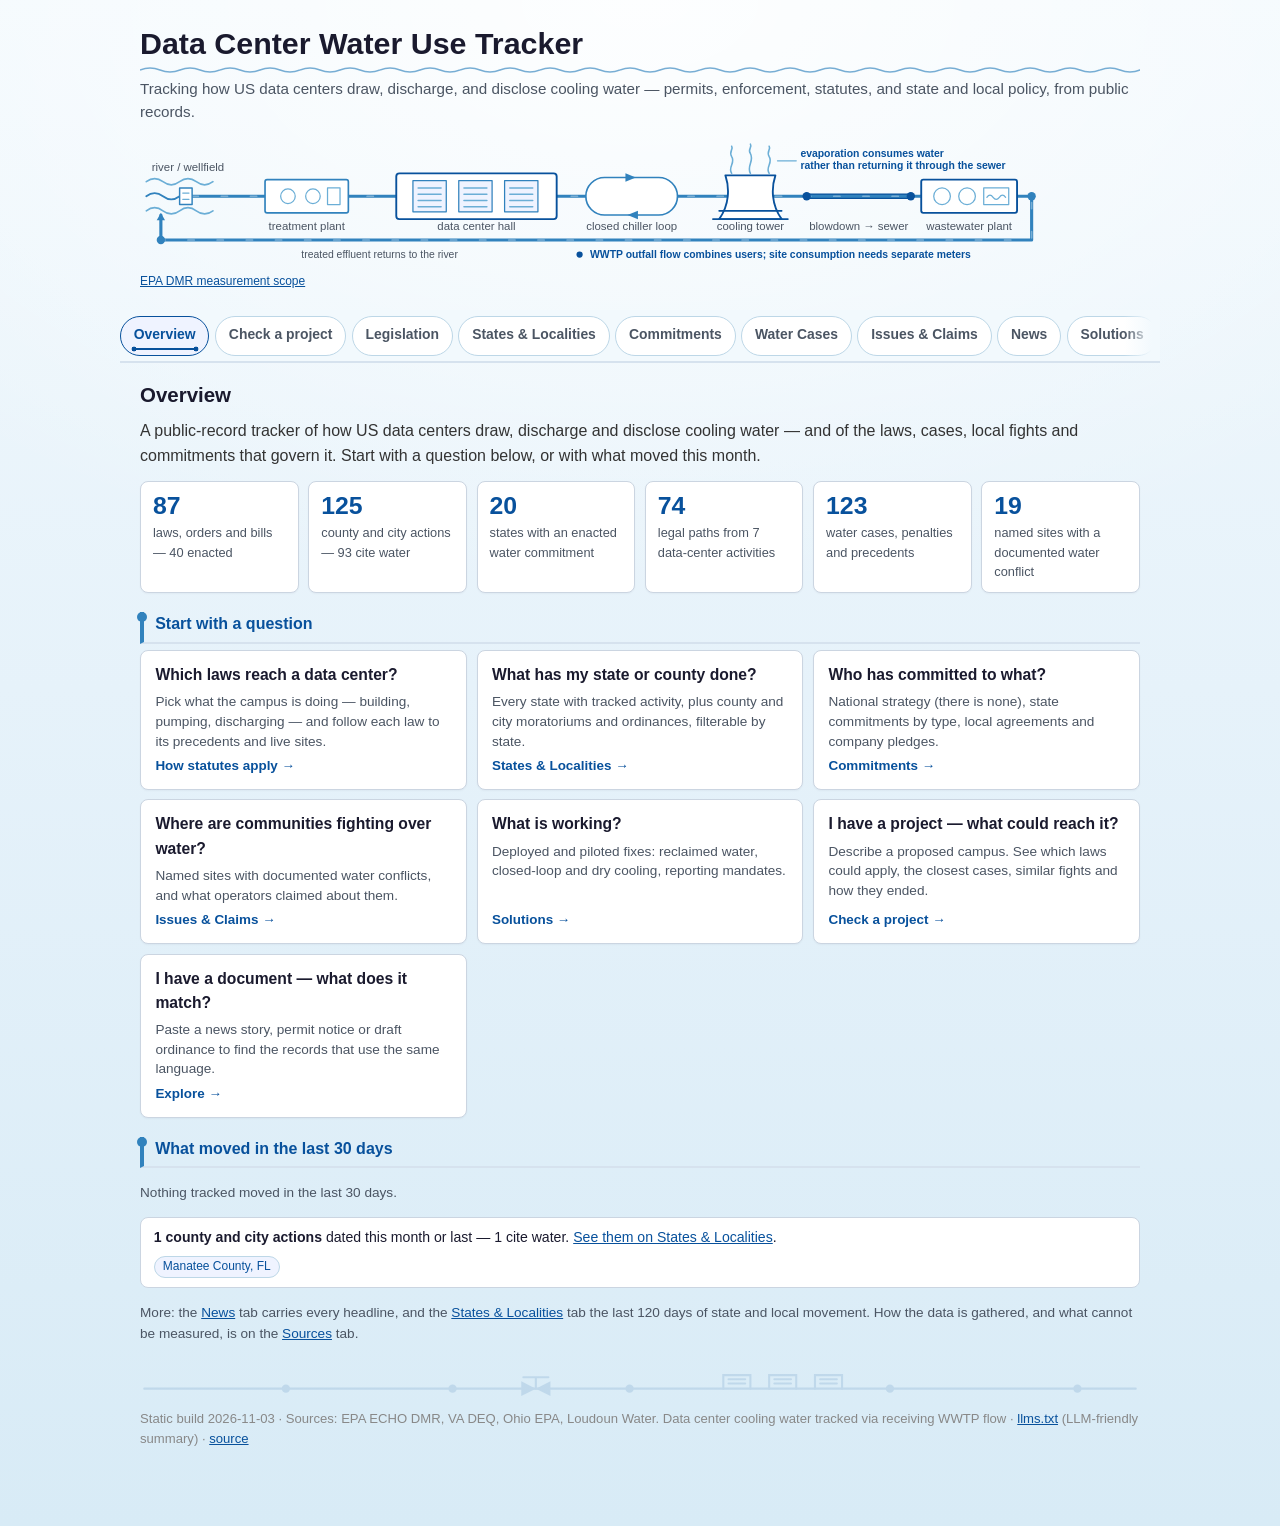
==== pages/index.html @ c6abf39e "Run an existing Explore query when graph data finishes loading" ====
<!doctype html>
<html lang="en">
<head>
<meta charset="utf-8">
<meta name="viewport" content="width=device-width, initial-scale=1">
<title>Data Center Water Use Tracker</title>
<meta name="description" content="Tracking how US data centers draw, discharge, and disclose cooling water — permits, enforcement, statutes, and state and local policy, from public records.">
<link rel="alternate" type="text/plain" href="llms.txt" title="LLM-friendly summary">
<style>
/* --- Defensive rendering hardening ---
   Some Streamlit versions dim content during script reruns by setting
   data-stale="true" with low opacity, which makes text look ghostly while
   the page rebuilds. Keep content fully opaque so it stays readable. Also
   force text colors and link colors so they survive any theme override
   (Streamlit Cloud, system dark-mode auto-detection, etc.). */
[data-stale="true"],
.element-container[data-stale="true"],
[data-testid="stElementContainer"][data-stale="true"],
.stApp [data-stale="true"] {
    opacity: 1 !important;
    filter: none !important;
    pointer-events: auto !important;
}
.stApp {
    color: #1a1a2e;
}
.stApp h1, .stApp h2, .stApp h3, .stApp h4, .stApp h5, .stApp h6 {
    color: #1a1a2e !important;
}
.stApp p, .stApp li, .stApp [data-testid="stMarkdownContainer"] {
    color: #1a1a2e;
}
.stApp a {
    color: #08519c;
}
/* Belt-and-suspenders: even if a theme override hits the text, this keeps
   the bill/CWA card content readable. */
.bill-card,
.bill-card * {
    color: #1a1a2e;
}
.bill-card a,
.bill-card .bill-card-details > summary {
    color: #08519c !important;
}

/* --- Water aesthetic: page surface + wave/ripple texture + wave underline --- */
/* Three layers, back to front: (1) a soft radial highlight top-center, like
   light on a water surface; (2) a top-to-bottom depth wash from pale surface
   blue to a deeper aqua; (3) a 240x120 tile of three staggered ripple lines
   + scattered bubbles at ~6-8% opacity, replacing the old pipe/fitting
   schematic with a texture that reads as open water rather than plumbing.
   The ripple period (40px) evenly divides both tile dimensions so it tiles
   seamlessly in both axes. Kept in sync with the `body` rule in
   build_site.py's CSS block — the static site has no .stApp wrapper, so it
   carries its own copy of the same three layers (DESIGN.md §1). */
[data-testid="stAppViewContainer"] > .main,
.stApp {
    background-color: #eaf4fb;
    background-image:
      radial-gradient(120% 60% at 50% 0%, rgba(255,255,255,0.85) 0%, rgba(255,255,255,0) 65%),
      linear-gradient(180deg, #f2f9fd 0%, #e6f2fa 45%, #d8ebf6 100%),
      url("data:image/svg+xml;utf8,<svg xmlns='http://www.w3.org/2000/svg' viewBox='0 0 240 120'><g fill='none' stroke-linecap='round'><path d='M0 20 Q 10 15,20 20 T 40 20 T 60 20 T 80 20 T 100 20 T 120 20 T 140 20 T 160 20 T 180 20 T 200 20 T 220 20 T 240 20' stroke='%2308519c' stroke-opacity='0.07' stroke-width='1.6'/><path d='M-20 60 Q -10 53,0 60 T 20 60 T 40 60 T 60 60 T 80 60 T 100 60 T 120 60 T 140 60 T 160 60 T 180 60 T 200 60 T 220 60 T 240 60 T 260 60' stroke='%233182bd' stroke-opacity='0.08' stroke-width='2'/><path d='M0 100 Q 10 93,20 100 T 40 100 T 60 100 T 80 100 T 100 100 T 120 100 T 140 100 T 160 100 T 180 100 T 200 100 T 220 100 T 240 100' stroke='%2308519c' stroke-opacity='0.06' stroke-width='1.4'/></g><g fill='%233182bd' fill-opacity='0.06'><circle cx='34' cy='42' r='2'/><circle cx='142' cy='12' r='1.6'/><circle cx='202' cy='84' r='2.4'/><circle cx='72' cy='104' r='1.8'/><circle cx='182' cy='50' r='1.4'/><circle cx='10' cy='90' r='1.5'/></g></svg>");
    background-repeat: no-repeat, no-repeat, repeat;
    background-position: center top, center top, left top;
    background-attachment: scroll, scroll, scroll;
}
/* Wave underline beneath h1 — double-amplitude sinusoid for more presence. */
.stApp h1 {
    padding-bottom: 0.4rem;
    background-image: url("data:image/svg+xml;utf8,<svg xmlns='http://www.w3.org/2000/svg' viewBox='0 0 80 8' preserveAspectRatio='none'><path d='M0 4 Q 10 0, 20 4 T 40 4 T 60 4 T 80 4' fill='none' stroke='%233182bd' stroke-width='1.5' stroke-opacity='0.65'/></svg>");
    background-repeat: repeat-x;
    background-position: left bottom;
    background-size: 80px 8px;
}
/* Pipe-style horizontal rules: water flowing left to right, fading out. */
.stApp hr {
    border: none;
    height: 2px;
    background: linear-gradient(90deg, #08519c 0%, #3182bd 25%, #6baed6 60%, transparent 100%);
    margin: 1rem 0;
    border-radius: 1px;
}

/* --- Header water-loop schematic (dashboard._build_water_loop_svg) --- */
/* One definition for both surfaces: the Streamlit app injects this file and
   build_site.py inlines it into the static page. The diagram stops being
   readable much below 900px of drawing width — its labels are 11 units in a
   960-unit box — so it holds that width and the container scrolls, rather than
   shrinking the type to nothing on a phone. */
.schematic {
    overflow-x: auto;
    margin: 0.25rem 0 1rem;
}
.schematic svg {
    display: block;
    width: 100%;
    min-width: 900px;
    height: auto;
}
.water-route { display: none; }
.schematic-source { margin: .2rem 0; font-size: .75rem; color: #4b5563; }
.schematic-source a { color: #08519c; }
@media (max-width: 900px) {
    .schematic .water-route-full { display: none; }
    .water-route { display: grid; grid-template-columns: 1fr auto 1fr; gap: .35rem;
        align-items: center; border-left: 3px solid #3182bd; padding: .3rem .6rem;
        font-size: .82rem; color: #08519c; }
    .water-route-return, .water-route small { grid-column: 1 / -1; }
    .water-route small { color: #4b5563; }
}

/* --- Base: tighten default Streamlit padding --- */
.stMainBlockContainer {
    padding-top: 1rem;
}

/* --- MOBILE: < 768px --- */
@media (max-width: 767px) {
    /* Hide sidebar entirely on mobile */
    section[data-testid="stSidebar"],
    button[data-testid="stSidebarCollapseButton"] {
        display: none !important;
    }

    .stMainBlockContainer {
        padding-left: 0.5rem;
        padding-right: 0.5rem;
        padding-top: 0.5rem;
    }

    [data-testid="stMetric"] {
        padding: 0.4rem 0;
    }
    [data-testid="stMetric"] label {
        font-size: 0.75rem;
    }
    [data-testid="stMetric"] [data-testid="stMetricValue"] {
        font-size: 1.5rem;
    }

    h1 {
        font-size: 1.3rem !important;
    }

    hr {
        margin: 0.5rem 0;
    }

    .stDataFrame {
        overflow-x: auto;
    }

    /* Touch-friendly buttons and controls */
    button, .stButton > button, .stDownloadButton > button {
        min-height: 44px;
        min-width: 44px;
    }

    /* Popover filter button: full width on mobile */
    [data-testid="stPopover"] > button {
        width: 100%;
    }

    /* Context cards: tighter padding */
    .context-card {
        padding: 0.75rem !important;
        font-size: 0.9rem;
    }

    /* Expanders: larger tap target */
    [data-testid="stExpander"] summary {
        min-height: 44px;
        display: flex;
        align-items: center;
    }
}

/* --- TABLET: 768px - 1024px --- */
@media (min-width: 768px) and (max-width: 1024px) {
    .stMainBlockContainer {
        padding-left: 1rem;
        padding-right: 1rem;
    }

    [data-testid="stMetric"] label {
        font-size: 0.85rem;
    }
    [data-testid="stMetric"] [data-testid="stMetricValue"] {
        font-size: 1.8rem;
    }
}

/* --- Context card styling --- */
.context-card {
    background: #f8f9fa;
    border-left: 4px solid #08519c;
    padding: 1rem;
    border-radius: 0 0.5rem 0.5rem 0;
    margin-bottom: 0.75rem;
}
.context-card h4 {
    margin: 0 0 0.5rem 0;
    color: #08519c;
}
.context-card .big-number {
    font-size: 1.8rem;
    font-weight: 700;
    color: #1a1a2e;
    line-height: 1.2;
}
.context-card .comparison {
    color: #555;
    font-size: 0.95rem;
    margin-top: 0.25rem;
}
.context-card .source-note {
    color: #888;
    font-size: 0.8rem;
    margin-top: 0.5rem;
}

/* --- Explainer card styling --- */
.explainer-card {
    background: #fffbf0;
    border: 1px solid #e8d5a3;
    padding: 1.25rem;
    border-radius: 0.5rem;
    margin-bottom: 0.75rem;
}
.explainer-card h4 {
    margin: 0 0 0.75rem 0;
    color: #6b4c00;
}
.range-bar {
    background: linear-gradient(90deg, #bdd7e7 0%, #08519c 100%);
    height: 12px;
    border-radius: 6px;
    position: relative;
    margin: 1rem 0;
}
.range-label {
    display: flex;
    justify-content: space-between;
    font-size: 0.8rem;
    color: #555;
}
/* --- Timeline styling --- */
.timeline-event {
    display: flex;
    gap: 1rem;
    padding: 0.75rem 0;
    border-bottom: 1px solid #eee;
}
.timeline-date {
    min-width: 3rem;
    font-weight: 700;
    color: #08519c;
    font-size: 0.9rem;
}
.timeline-body {
    flex: 1;
}
.timeline-badge {
    display: inline-block;
    color: white;
    font-size: 0.7rem;
    font-weight: 600;
    padding: 0.1rem 0.4rem;
    border-radius: 3px;
    margin-right: 0.3rem;
    text-transform: uppercase;
}
.timeline-detail {
    color: #555;
    font-size: 0.9rem;
}
/* --- Bill card (single-emit, native <details>) styling --- */
/* Explicit colors throughout so cards remain readable during any Streamlit
   stale-content overlay or theme variation. Box-shadow gives visual
   separation even if the border color fails to render. */
.bill-card {
    border: 1px solid #cbd5e1;
    border-radius: 0.5rem;
    padding: 1rem;
    margin-bottom: 0.75rem;
    background: #ffffff;
    color: #1a1a2e;
    box-shadow: 0 1px 2px rgba(15, 23, 42, 0.04), 0 1px 3px rgba(15, 23, 42, 0.06);
}
.bill-card-head {
    display: flex;
    justify-content: space-between;
    align-items: center;
    gap: 0.5rem;
    flex-wrap: wrap;
    margin-bottom: 0.35rem;
}
.bill-card-id {
    font-weight: 700;
    font-size: 1.05rem;
    color: #1a1a2e;
}
.bill-card-pill {
    color: #ffffff;
    padding: 0.15rem 0.7rem;
    border-radius: 999px;
    font-size: 0.78rem;
    font-weight: 600;
    letter-spacing: 0.02em;
    white-space: nowrap;
}
.bill-card-summary {
    margin: 0 0 0.4rem 0;
    line-height: 1.5;
    color: #1a1a2e;
}
.bill-card-meta {
    color: #4b5563;
    font-size: 0.85rem;
    margin-bottom: 0.4rem;
}
.bill-card-meta a {
    color: #08519c;
    text-decoration: none;
}
.bill-card-meta a:hover {
    text-decoration: underline;
}
.bill-card-details {
    margin-top: 0.5rem;
    border-top: 1px dashed #e5e7eb;
    padding-top: 0.4rem;
}
.bill-card-details > summary {
    cursor: pointer;
    color: #08519c;
    font-weight: 600;
    font-size: 0.88rem;
    padding: 0.35rem 0;
    list-style: none;
}
.bill-card-details > summary::marker,
.bill-card-details > summary::-webkit-details-marker {
    display: none;
}
.bill-card-details > summary::before {
    content: "▸ ";
    display: inline-block;
    transition: transform 0.15s ease;
    margin-right: 0.25rem;
}
.bill-card-details[open] > summary::before {
    transform: rotate(90deg);
}
.bill-sentiment {
    margin: 0.2rem 0 0.6rem 0;
    line-height: 1.55;
    color: #1f2937;
}
/* --- Bill detail (expander contents) styling --- */
.bill-section-label {
    text-transform: uppercase;
    letter-spacing: 0.06em;
    font-size: 0.72rem;
    font-weight: 700;
    color: #08519c;
    margin: 0.5rem 0 0.35rem 0;
}
.bill-mini-event {
    display: flex;
    gap: 0.75rem;
    padding: 0.3rem 0;
    border-bottom: 1px dashed #eef2f7;
    font-size: 0.85rem;
}
.bill-mini-event:last-child {
    border-bottom: none;
}
.bill-mini-date {
    min-width: 5.5rem;
    color: #08519c;
    font-weight: 600;
    font-variant-numeric: tabular-nums;
}
.bill-mini-body {
    flex: 1;
    color: #1a1a2e;
}
.bill-mini-detail {
    color: #555;
}
.bill-news-item {
    padding: 0.4rem 0;
    border-bottom: 1px dashed #eef2f7;
    font-size: 0.88rem;
}
.bill-news-item:last-child {
    border-bottom: none;
}
.bill-news-meta {
    color: #666;
    font-size: 0.78rem;
}
.bill-news-takeaway {
    color: #333;
    margin-top: 0.15rem;
}
.bill-principle-chip {
    display: inline-block;
    background: #eff3ff;
    color: #08519c;
    border: 1px solid #bdd7e7;
    padding: 0.1rem 0.55rem;
    border-radius: 999px;
    font-size: 0.75rem;
    font-weight: 600;
    margin-right: 0.4rem;
}
.bill-principle-row {
    padding: 0.25rem 0;
    font-size: 0.85rem;
    color: #333;
}
/* --- Legislation extras (scope pills + cross-bill principles panel) --- */
.bill-scope-pill {
    background: #e0f2fe;
    color: #075985;
    border: 1px solid #7dd3fc;
    border-radius: 999px;
    padding: 0.1rem 0.6rem;
    font-size: 0.75rem;
    font-weight: 600;
}
.principles-panel {
    border: 1px solid #cbd5e1;
    border-radius: 0.5rem;
    background: #fff;
    padding: 0.9rem 1.1rem;
    margin: 0.5rem 0 1rem;
    box-shadow: 0 1px 3px rgba(15, 23, 42, 0.06);
}
.principles-panel-title {
    font-weight: 700;
    font-size: 1.05rem;
    color: #1a1a2e;
    margin-bottom: 0.15rem;
}
.principles-panel-sub {
    color: #4b5563;
    font-size: 0.85rem;
    margin: 0 0 0.5rem;
}
.principle-sum-row {
    display: flex;
    flex-wrap: wrap;
    gap: 0.25rem 0.5rem;
    align-items: baseline;
    padding: 0.3rem 0;
    border-top: 1px solid #f1f5f9;
    font-size: 0.88rem;
}
.principle-sum-count {
    font-weight: 700;
    color: #08519c;
    white-space: nowrap;
}
.principle-sum-desc {
    color: #1a1a2e;
}
.principle-sum-examples {
    color: #4b5563;
    font-size: 0.82rem;
}
.principle-sum-examples a {
    color: #08519c;
}
/* --- CWA case card variant (reuses .bill-card base) --- */
.cwa-year {
    color: #4b5563;
    font-weight: 400;
    font-size: 0.95rem;
}
.cwa-class-row {
    display: flex;
    flex-wrap: wrap;
    gap: 0.4rem;
    align-items: center;
    margin: 0.15rem 0 0.45rem;
}
.cwa-type-pill {
    background: #eff3ff;
    color: #08519c;
    border: 1px solid #bdd7e7;
    border-radius: 999px;
    padding: 0.1rem 0.6rem;
    font-size: 0.75rem;
    font-weight: 600;
}
.cwa-status-pill {
    border-radius: 999px;
    padding: 0.1rem 0.6rem;
    font-size: 0.75rem;
    font-weight: 700;
    color: #fff;
}

/* Claim lifecycle row — shared by the static site and the Streamlit card via
   dashboard._build_claim_lifecycle_html. These lived only in build_site.py's
   CSS block, so Streamlit rendered the chips as bare text: sharing the markup
   without the styles is only half a shared component. */
.claim-chips {
    display: flex;
    flex-wrap: wrap;
    gap: 0.35rem;
    align-items: center;
    margin: 0.3rem 0 0.45rem;
}
.claim-type-pill {
    background: transparent;
    border: 1px solid #6b7280;
    color: #4b5563;
    border-radius: 999px;
    padding: 0.05rem 0.55rem;
    font-size: 0.72rem;
    font-weight: 600;
}
/* Non-clickable variants for surfaces without a cross-tab fragment handler
   (Streamlit). Same information, deliberately NOT styled as a link: keeping
   the link colour and hover underline on a hrefless span advertises a click
   that does nothing, which is the dead affordance these exist to avoid. */
.claim-site-ref {
    font-size: 0.78rem;
    color: #4b5563;
}
.claim-challenge-ref {
    background: #fdeaec;
    border: 1px solid #c41e3a;
    color: #c41e3a;
    border-radius: 999px;
    padding: 0.05rem 0.55rem;
    font-size: 0.72rem;
    font-weight: 700;
}
.claim-challenge-pill {
    background: #fdeaec;
    border: 1px solid #c41e3a;
    color: #c41e3a;
    border-radius: 999px;
    padding: 0.05rem 0.55rem;
    font-size: 0.72rem;
    font-weight: 700;
    text-decoration: none;
}
a.claim-site-link {
    font-size: 0.78rem;
    color: #08519c;
    text-decoration: none;
}
a.claim-site-link:hover { text-decoration: underline; }

/* Outline chips for classification tags. Filled pills are reserved for
   status, so a type tag must not read as one — hence transparent ground and
   a coloured rule. .instrument-pill takes its colour inline from
   INSTRUMENT_TYPE_COLORS; .issue-pill is neutral because the issue taxonomy
   has 11 values and colouring them all would be decoration, not information. */
.instrument-pill {
    background: transparent;
    border: 1px solid currentColor;
    border-radius: 999px;
    padding: 0.1rem 0.6rem;
    font-size: 0.75rem;
    font-weight: 700;
    letter-spacing: 0.01em;
}
.issue-pill {
    background: transparent;
    color: #4b5563;
    border: 1px dashed #9ca3af;
    border-radius: 999px;
    padding: 0.1rem 0.6rem;
    font-size: 0.72rem;
    font-weight: 600;
    cursor: help;
}
.cwa-instrument {
    font-size: 0.8rem;
    color: #374151;
    font-weight: 600;
}
.cwa-pathway {
    background: #fffbeb;
    border-left: 3px solid #b45309;
    padding: 0.5rem 0.75rem;
    margin: 0.2rem 0 0.6rem 0;
    color: #1a1a2e;
    line-height: 1.5;
    border-radius: 0 0.25rem 0.25rem 0;
}
/* Derived "what happened in comparable matters" line. Deliberately quiet —
   it is context, not a finding about this site. */
.conflict-outcome-note {
    background: #f2f9fd;
    border-left: 3px solid #6baed6;
    padding: 0.5rem 0.75rem;
    margin: 0.4rem 0 0.6rem;
    font-size: 0.86rem;
    line-height: 1.5;
    border-radius: 0 0.25rem 0.25rem 0;
}
/* Site x doctrine-family matrix cells. */
.doctrine-matrix td { text-align: center; }
.doctrine-matrix .dm-hit { background: #eff3ff; color: #08519c; font-weight: 700; }
.doctrine-matrix .dm-neg { color: #9ca3af; font-weight: 700; }
.doctrine-matrix .dm-site { text-align: left; font-weight: 600; white-space: normal; }

/* A doctrine that does NOT reach a site. Neutral grey rather than the amber
   of a live pathway: the information is valuable but must not read as
   exposure. */
.cwa-pathway-negative {
    background: #f6f7f8;
    border-left: 3px solid #9ca3af;
    color: #4b5563;
}
.cwa-analogs {
    margin-top: 0.35rem;
    font-size: 0.85rem;
}
.cwa-analogs a {
    color: #08519c;
}
/* Water-authorities toolkit (statute-grouped reading cards) */
/* Jump-nav: one pill per statute above the accordion, so a specific act is
   one click away instead of a scroll past every earlier one (2026-07-07). */
.statute-jumpnav {
    display: flex;
    flex-wrap: wrap;
    gap: 0.4rem;
    margin: 0.7rem 0 1rem;
}
.statute-jump {
    color: #fff;
    border-radius: 999px;
    padding: 0.3rem 0.8rem;
    font-size: 0.85rem;
    font-weight: 600;
    text-decoration: none;
    min-height: 32px;
    display: inline-flex;
    align-items: center;
}
.statute-jump:hover {
    filter: brightness(0.92);
}
.statute-jump-count {
    font-weight: 400;
    opacity: 0.85;
    margin-left: 0.2rem;
}
/* Each statute is a collapsed-by-default accordion; the jump-nav pills open
   the matching one via onclick before the browser scrolls to its anchor. */
.statute-group {
    margin: 0 0 0.5rem;
}
.statute-group > summary.statute-head {
    cursor: pointer;
    list-style: none;
}
.statute-group > summary.statute-head::marker,
.statute-group > summary.statute-head::-webkit-details-marker {
    display: none;
}
.statute-group > summary.statute-head::before {
    content: "▸";
    display: inline-block;
    color: #4b5563;
    font-size: 0.85rem;
    transition: transform 0.15s ease;
}
.statute-group[open] > summary.statute-head::before {
    transform: rotate(90deg);
}
.statute-head {
    display: flex;
    align-items: center;
    gap: 0.5rem;
    font-size: 1.05rem;
    color: #1a1a2e;
    margin: 1.2rem 0 0.1rem;
    min-height: 44px;
}
.statute-count {
    color: #4b5563;
    font-weight: 400;
    font-size: 0.9rem;
}
.statute-meta {
    font-size: 0.85rem;
    color: #4b5563;
    margin: 0 0 0.5rem;
}
.statute-meta a {
    color: #08519c;
}
/* Conflict-site cards: one block per applicable statutory reading */
.conflict-reading {
    margin: 0.35rem 0 0.55rem;
}
.conflict-reading > strong a {
    color: #08519c;
}
.cwa-section-line {
    color: #08519c;
    font-weight: 600;
    font-size: 0.85rem;
    margin-bottom: 0.5rem;
    font-style: italic;
}
.cwa-takeaway {
    background: #f0fdf4;
    border-left: 3px solid #2e8b57;
    padding: 0.5rem 0.75rem;
    margin: 0.2rem 0 0.6rem 0;
    color: #1a1a2e;
    line-height: 1.5;
    border-radius: 0 0.25rem 0.25rem 0;
}
.cwa-sources {
    font-size: 0.82rem;
    color: #4b5563;
    line-height: 1.6;
}
.cwa-sources a {
    color: #08519c;
}
.cwa-source-type {
    color: #6b7280;
    font-size: 0.75rem;
}
/* --- Prioritized CWA-application theories table --- */
.theory-note {
    font-size: 0.85rem;
    color: #333;
    margin: 0.2rem 0 0.6rem 0;
}
.table-wrap {
    overflow-x: auto;
}
.theory-table {
    width: 100%;
    border-collapse: collapse;
    font-size: 0.86rem;
    background: #fff;
}
.theory-table th,
.theory-table td {
    border: 1px solid #e5e7eb;
    padding: 0.4rem 0.55rem;
    text-align: left;
    vertical-align: top;
}
.theory-table thead th {
    background: #eff3ff;
    color: #08519c;
}
.theory-rank {
    font-weight: 700;
    text-align: center;
    color: #08519c;
}
.theory-hook {
    color: #4b5563;
    font-size: 0.8rem;
    margin-top: 0.15rem;
}
.theory-analog {
    color: #4b5563;
    font-size: 0.8rem;
    margin-top: 0.25rem;
    font-style: italic;
}
.theory-score {
    text-align: center;
    font-weight: 700;
}
.theory-s5 { background: #08519c; color: #fff; }
.theory-s4 { background: #3182bd; color: #fff; }
.theory-s3 { background: #9ecae1; }
.theory-s2 { background: #deebf7; }
.theory-s1 { background: #f7fbff; }
/* --- Legislation themes grid --- */
.theme-grid {
    display: grid;
    grid-template-columns: repeat(3, 1fr);
    gap: .75rem;
    margin: .8rem 0 1rem;
}
.theme-card {
    background: #fff;
    border: 1px solid #e2e8f0;
    border-radius: .5rem;
    padding: .8rem 1rem;
}
.theme-card-count {
    font-size: 2.1rem;
    font-weight: 700;
    line-height: 1.1;
}
.theme-card-label {
    font-weight: 700;
    font-size: .92rem;
    margin: .15rem 0;
}
.theme-card-desc {
    font-size: .83rem;
    color: #555;
    margin: .2rem 0 .3rem;
}
.theme-card-examples {
    font-size: .78rem;
    color: #999;
}
/* --- Solution cards (Solutions tab) --- */
.solution-card {
    border: 1px solid #d6e4f0;
    border-radius: 0.5rem;
    padding: 0.9rem 1.1rem;
    margin-bottom: 0.75rem;
    background: #fff;
    box-shadow: 0 1px 2px rgba(15, 23, 42, 0.04);
}
.solution-badge {
    display: inline-block;
    border-radius: 999px;
    padding: 0.15rem 0.65rem;
    font-size: 0.78rem;
    font-weight: 700;
    letter-spacing: 0.02em;
    margin-bottom: 0.45rem;
}
.solution-title {
    font-weight: 700;
    font-size: 1rem;
    color: #1a1a2e;
    margin-bottom: 0.3rem;
}
.solution-actor {
    font-size: 0.82rem;
    color: #4b5563;
    margin-bottom: 0.5rem;
}
.solution-actor a { color: #08519c; }
.solution-desc {
    font-size: 0.9rem;
    color: #1a1a2e;
    line-height: 1.5;
    margin-bottom: 0.4rem;
}
.solution-example {
    background: #eff3ff;
    border-left: 3px solid #3182bd;
    padding: 0.4rem 0.65rem;
    border-radius: 0 0.25rem 0.25rem 0;
    font-size: 0.85rem;
    color: #1a1a2e;
    margin-bottom: 0.4rem;
    line-height: 1.45;
}
.solution-crossref {
    font-size: 0.82rem;
    color: #08519c;
    margin-top: 0.2rem;
}
.solution-cat-header {
    font-size: 1rem;
    font-weight: 700;
    color: #08519c;
    border-left: 4px solid #3182bd;
    padding-left: 0.7rem;
    margin: 1.2rem 0 0.3rem;
}
/* A pipe fitting capping the top of that border — the joint the schematic and
   the page texture both draw. Scoped to h3/h4 because the static site also
   hangs this class on a <details> summary span with the border removed, where
   a fitting would cap nothing. */
h3.solution-cat-header,
h4.solution-cat-header {
    position: relative;
}
h3.solution-cat-header::before,
h4.solution-cat-header::before {
    content: "";
    position: absolute;
    left: -7px;
    top: 0;
    width: 10px;
    height: 10px;
    border-radius: 50%;
    background: #3182bd;
}
.solution-cat-desc {
    font-size: 0.88rem;
    color: #4b5563;
    margin: 0 0 0.75rem 0.1rem;
}

/* --- States & Localities tab (dashboard._build_whats_new_html,
   _build_state_rollup_html, _build_local_actions_table_html) ---------------
   Shared by both surfaces from here, so the Streamlit app and the static
   page render one definition. Colour comes from the status pills inside
   these blocks; the containers themselves stay monochrome. */
.whatsnew {
    margin: 0.2rem 0 1rem;
}
.whatsnew-row {
    display: grid;
    grid-template-columns: 88px 1fr;
    gap: 0.6rem;
    padding: 0.5rem 0;
    border-bottom: 1px solid #e5e7eb;
}
.whatsnew-row:last-child {
    border-bottom: none;
}
.whatsnew-date {
    font-size: 0.8rem;
    font-weight: 600;
    color: #4b5563;
    font-variant-numeric: tabular-nums;
}
.whatsnew-place {
    font-size: 0.82rem;
    color: #4b5563;
}
.whatsnew-name {
    font-weight: 700;
    font-size: 0.9rem;
    color: #1a1a2e;
    margin-right: 0.35rem;
}
.whatsnew-name a {
    color: #08519c;
    text-decoration: none;
}
.whatsnew-detail {
    font-size: 0.85rem;
    color: #1a1a2e;
    line-height: 1.45;
    margin-top: 0.15rem;
}
.state-grid {
    display: grid;
    grid-template-columns: repeat(auto-fill, minmax(240px, 1fr));
    gap: 0.6rem;
    margin: 0.4rem 0 1rem;
}
.state-card {
    border: 1px solid #cbd5e1;
    border-radius: 0.5rem;
    padding: 0.6rem 0.75rem;
    background: #fff;
    box-shadow: 0 1px 2px rgba(15, 23, 42, 0.04);
}
.state-card-head {
    display: flex;
    justify-content: space-between;
    align-items: baseline;
    gap: 0.4rem;
}
.state-card-name {
    font-weight: 700;
    font-size: 0.98rem;
    color: #1a1a2e;
}
.state-card-date {
    font-size: 0.76rem;
    color: #4b5563;
    font-variant-numeric: tabular-nums;
}
.state-counts {
    display: flex;
    flex-wrap: wrap;
    gap: 0.5rem;
    margin: 0.35rem 0 0.3rem;
}
.state-count {
    font-size: 0.8rem;
    color: #4b5563;
}
.state-chips {
    margin-bottom: 0.3rem;
}
.state-links {
    font-size: 0.8rem;
    color: #4b5563;
}
.state-links a {
    color: #08519c;
    text-decoration: none;
}
.la-place .la-state {
    display: inline-block;
    margin-left: 0.35rem;
    font-size: 0.74rem;
    font-weight: 700;
    color: #4b5563;
}
.la-date {
    white-space: nowrap;
    font-variant-numeric: tabular-nums;
}
.la-angle {
    min-width: 16rem;
}
.la-more > summary {
    cursor: pointer;
    color: #08519c;
    font-size: 0.8rem;
    margin-top: 0.25rem;
}
.la-more > span {
    display: block;
    margin-top: 0.25rem;
    color: #1a1a2e;
}
.filter-select {
    font-size: 0.8rem;
    padding: 0.15rem 0.4rem;
    border: 1px solid #bdd7e7;
    border-radius: 0.35rem;
    background: #fff;
    color: #1a1a2e;
}

/* Statute paths — "How statutes apply" (shared by the static Water Cases tab
   and the Streamlit app via dashboard._build_statute_paths_html). Each row is
   drawn as a pipe run: the steps after the law hang off a 2px line with a
   fitting dot where the flow enters — the header schematic's idiom, used here
   because the row IS a flow: a fact pattern moving through the law to the
   places it has landed. Amber marks a limit (a reading that says where a
   theory fails), matching the warning semantics of DESIGN.md §8. */
.statute-paths {
    margin: 0.4rem 0 1rem;
}
.paths-lead {
    font-size: 0.92rem;
    color: #1a1a2e;
    margin: 0 0 0.6rem;
}
.paths-jumpnav {
    display: flex;
    flex-wrap: wrap;
    gap: 0.4rem;
    margin: 0.4rem 0 0.8rem;
}
.paths-jump {
    display: inline-flex;
    align-items: center;
    gap: 0.35rem;
    min-height: 32px;
    padding: 0.2rem 0.75rem;
    border: 1px solid #bdd7e7;
    border-radius: 999px;
    background: #fff;
    color: #08519c;
    font-size: 0.84rem;
    font-weight: 600;
    text-decoration: none;
}
.paths-jump:hover {
    background: #eff3ff;
    border-color: #08519c;
}
.paths-jump-count {
    font-weight: 400;
    color: #4b5563;
    font-size: 0.78rem;
}
.path-group {
    border: 1px solid #cbd5e1;
    border-radius: 0.5rem;
    background: #fff;
    margin: 0 0 0.6rem;
    box-shadow: 0 1px 2px rgba(15, 23, 42, 0.04);
}
.path-group > summary {
    cursor: pointer;
    list-style: none;
    display: flex;
    flex-wrap: wrap;
    align-items: baseline;
    gap: 0.2rem 0.6rem;
    min-height: 44px;
    padding: 0.6rem 0.9rem;
}
.path-group > summary::-webkit-details-marker {
    display: none;
}
.path-group > summary::before {
    content: "\25B8";
    color: #4b5563;
    font-size: 0.85rem;
}
.path-group[open] > summary::before {
    content: "\25BE";
}
.path-group > summary:hover {
    background: #f5f9ff;
}
.path-group-name {
    font-weight: 700;
    color: #08519c;
    font-size: 1rem;
}
.path-group-count {
    color: #4b5563;
    font-size: 0.84rem;
}
.path-group-desc {
    margin: 0 0.9rem 0.4rem;
    font-size: 0.86rem;
    color: #4b5563;
}
.path-row {
    display: grid;
    grid-template-columns: minmax(0, 1.05fr) minmax(0, 1.2fr) minmax(0, 1fr) minmax(0, 1fr);
    gap: 0.5rem 1rem;
    padding: 0.75rem 0.9rem 0.6rem;
    border-top: 1px solid #eef2f7;
}
.path-step {
    position: relative;
    min-width: 0;
    font-size: 0.86rem;
    line-height: 1.45;
    color: #1a1a2e;
    overflow-wrap: anywhere;
}
.path-step p {
    margin: 0.15rem 0 0;
}
.path-when,
.path-precedent,
.path-live {
    border-top: 2px solid #bdd7e7;
    padding-top: 0.45rem;
}
.path-when::before,
.path-precedent::before,
.path-live::before {
    content: "";
    position: absolute;
    top: -6px;
    left: 0;
    width: 10px;
    height: 10px;
    border-radius: 50%;
    background: #3182bd;
}
.path-row.is-limit .path-when,
.path-row.is-limit .path-precedent,
.path-row.is-limit .path-live {
    border-top-color: #fde68a;
}
.path-row.is-limit .path-when::before,
.path-row.is-limit .path-precedent::before,
.path-row.is-limit .path-live::before {
    background: #d4a017;
}
.path-reading {
    font-weight: 700;
    margin: 0.3rem 0 0.1rem;
}
.path-reading a,
.path-list a {
    color: #08519c;
    text-decoration: none;
}
.path-reading a:hover,
.path-list a:hover {
    text-decoration: underline;
}
.path-section {
    font-size: 0.78rem;
    color: #4b5563;
}
.path-k {
    display: block;
    font-size: 0.7rem;
    font-weight: 700;
    letter-spacing: 0.04em;
    text-transform: uppercase;
    color: #4b5563;
}
.path-list {
    list-style: none;
    margin: 0.2rem 0 0;
    padding: 0;
}
.path-list li {
    margin: 0 0 0.3rem;
}
.path-list a {
    font-weight: 600;
}
.path-sub {
    display: block;
    font-size: 0.76rem;
    color: #4b5563;
}
.path-more {
    font-size: 0.76rem;
    color: #4b5563;
}
.path-none {
    color: #6b7280;
    font-style: italic;
}
.path-ruled-out {
    font-size: 0.8rem;
    color: #4b5563;
}
.path-ruled-out .path-k {
    display: inline;
}
.path-ruled-out a {
    color: #4b5563;
}
.path-limit {
    display: inline-block;
    margin-left: 0.35rem;
    padding: 0.02rem 0.5rem;
    font-size: 0.72rem;
    font-weight: 700;
    color: #b45309;
    background: #fffbeb;
    border: 1px solid #fde68a;
    border-radius: 999px;
    vertical-align: middle;
}
.reading-trigger {
    background: #eff3ff;
    border-left: 3px solid #3182bd;
    border-radius: 0 0.4rem 0.4rem 0;
    padding: 0.5rem 0.75rem;
    margin: 0.4rem 0 0.6rem;
    font-size: 0.86rem;
    color: #1a1a2e;
}
.reading-activities {
    margin-top: 0.25rem;
    font-size: 0.8rem;
    color: #4b5563;
}
.reading-activities a {
    color: #08519c;
}
/* Phones: the four steps stack, and the pipe turns vertical — one line down
   the left edge with a fitting where each step joins it. */
@media (max-width: 760px) {
    .path-row {
        grid-template-columns: minmax(0, 1fr);
        gap: 0;
        padding: 0.7rem 0.8rem 0.5rem;
    }
    .path-law {
        padding-bottom: 0.45rem;
    }
    .path-when,
    .path-precedent,
    .path-live {
        border-top: 0;
        border-left: 2px solid #bdd7e7;
        margin-left: 4px;
        padding: 0.1rem 0 0.55rem 0.8rem;
    }
    .path-row.is-limit .path-when,
    .path-row.is-limit .path-precedent,
    .path-row.is-limit .path-live {
        border-left-color: #fde68a;
    }
    .path-when::before,
    .path-precedent::before,
    .path-live::before {
        top: 0.3rem;
        left: -6px;
    }
}

/* Water commitments — the Commitments tab (shared: static page + Streamlit via
   dashboard._build_commitments_html). Cards follow the DESIGN.md §7 card
   system; the finding is a §10 warning callout, because "no national
   strategy" is a policy gap, not a status. */
.commitments {
    margin: 0.2rem 0 0.6rem;
}
.commit-metrics {
    display: grid;
    grid-template-columns: repeat(auto-fit, minmax(180px, 1fr));
    gap: 0.6rem;
    margin: 0.4rem 0 0.8rem;
}
.commit-metric {
    border: 1px solid #cbd5e1;
    border-radius: 0.5rem;
    background: #fff;
    padding: 0.6rem 0.8rem;
}
.commit-metric-n {
    display: block;
    font-size: 1.5rem;
    font-weight: 700;
    color: #08519c;
    line-height: 1.2;
}
.commit-metric-l {
    display: block;
    font-size: 0.8rem;
    color: #4b5563;
}
.commit-finding {
    border-left: 3px solid #b45309;
    background: #fffbeb;
    border-radius: 0 0.4rem 0.4rem 0;
    padding: 0.65rem 0.9rem;
    margin: 0.4rem 0 0.8rem;
    font-size: 0.9rem;
    color: #1a1a2e;
}
.commit-grid {
    display: grid;
    grid-template-columns: repeat(auto-fill, minmax(300px, 1fr));
    gap: 0.7rem;
    margin: 0.4rem 0 0.8rem;
}
.commit-card {
    border: 1px solid #cbd5e1;
    border-radius: 0.5rem;
    background: #fff;
    padding: 0.8rem 0.95rem;
    box-shadow: 0 1px 2px rgba(15, 23, 42, 0.04);
    min-width: 0;
    overflow-wrap: anywhere;
}
.commit-head {
    display: flex;
    flex-wrap: wrap;
    align-items: center;
    gap: 0.35rem;
}
.commit-actor {
    font-weight: 700;
    font-size: 1rem;
    color: #1a1a2e;
    margin-right: 0.2rem;
}
.commit-binding,
.commit-term,
.commit-unassessed {
    display: inline-block;
    font-size: 0.72rem;
    font-weight: 600;
    color: #08519c;
    background: #eff3ff;
    border: 1px solid #bdd7e7;
    border-radius: 999px;
    padding: 0.02rem 0.5rem;
    white-space: nowrap;
}
.commit-unassessed {
    color: #6b7280;
    background: #f9fafb;
    border-color: #e5e7eb;
}
.commit-instrument {
    font-size: 0.82rem;
    color: #4b5563;
    margin: 0.3rem 0 0.2rem;
}
.commit-summary {
    font-size: 0.88rem;
    line-height: 1.5;
    margin: 0.3rem 0;
}
.commit-terms {
    list-style: none;
    padding: 0;
    margin: 0.3rem 0;
    font-size: 0.85rem;
}
.commit-terms li {
    margin: 0 0 0.35rem;
}
.commit-related,
.commit-sources,
.commit-note {
    font-size: 0.8rem;
    color: #4b5563;
    margin: 0.3rem 0 0;
}
.commit-related a,
.commit-sources a,
.commit-fed a,
.commit-matrix a,
.commit-pledge a {
    color: #08519c;
}
.commit-subhead {
    font-size: 0.95rem;
    color: #1a1a2e;
    margin: 1rem 0 0.2rem;
}
.commit-fold {
    margin: 0.3rem 0 0.8rem;
}
.commit-fold > summary {
    cursor: pointer;
    color: #08519c;
    font-weight: 600;
    font-size: 0.88rem;
    min-height: 32px;
}
.commit-fed {
    list-style: none;
    padding: 0;
    margin: 0.4rem 0;
    font-size: 0.85rem;
}
.commit-fed-row {
    margin: 0 0 0.35rem;
}
.commit-matrix {
    border-collapse: collapse;
    width: 100%;
    font-size: 0.82rem;
    background: #fff;
}
.commit-matrix th,
.commit-matrix td {
    border: 1px solid #e2e8f0;
    padding: 0.35rem 0.5rem;
    text-align: left;
    vertical-align: top;
}
.commit-matrix thead th {
    background: #eff3ff;
    color: #08519c;
    font-weight: 700;
}
.commit-matrix tbody th {
    white-space: nowrap;
}
/* Wide enough that a short id ("CA AB 2469") never breaks mid-name; the
   table scrolls inside .table-wrap on a phone instead. */
.commit-matrix td {
    min-width: 7rem;
}
.commit-empty {
    color: #cbd5e1;
}
.commit-state-note {
    display: block;
    font-weight: 400;
    font-size: 0.74rem;
    color: #6b7280;
}
.commit-companies {
    display: grid;
    grid-template-columns: repeat(auto-fill, minmax(320px, 1fr));
    gap: 0.7rem;
}
.commit-company {
    border: 1px solid #cbd5e1;
    border-radius: 0.5rem;
    background: #fff;
    padding: 0.7rem 0.9rem;
    min-width: 0;
}
.commit-company h4 {
    margin: 0 0 0.4rem;
    font-size: 0.95rem;
    color: #1a1a2e;
}
.commit-company ul {
    list-style: none;
    padding: 0;
    margin: 0;
}
.commit-pledge {
    font-size: 0.84rem;
    line-height: 1.45;
    margin: 0 0 0.45rem;
}

/* Overview — the landing tab (shared: static default tab + Streamlit via
   dashboard._build_overview_html). Tiles and question cards are links: each
   opens the tab that owns the answer. Outline-chip borders (DESIGN.md §8),
   §7 card surfaces, no decorative colour — the one tint marks water-related
   local actions, the same meaning the States tab's water filter carries. */
.overview {
    margin: 0.2rem 0 0.6rem;
}
.ov-tiles {
    display: grid;
    grid-template-columns: repeat(auto-fit, minmax(150px, 1fr));
    gap: 0.6rem;
    margin: 0.5rem 0 0.4rem;
}
.ov-tile {
    display: block;
    border: 1px solid #cbd5e1;
    border-radius: 0.5rem;
    background: #fff;
    padding: 0.6rem 0.75rem;
    text-decoration: none;
    box-shadow: 0 1px 2px rgba(15, 23, 42, 0.04);
}
.ov-tile:hover,
.ov-card:hover {
    border-color: #08519c;
    background: #f5f9ff;
}
.ov-tile-n {
    display: block;
    font-size: 1.55rem;
    font-weight: 700;
    color: #08519c;
    line-height: 1.15;
}
.ov-tile-l {
    display: block;
    font-size: 0.8rem;
    color: #4b5563;
    margin-top: 0.15rem;
}
.ov-cards {
    display: grid;
    grid-template-columns: repeat(auto-fill, minmax(260px, 1fr));
    gap: 0.6rem;
    margin: 0.4rem 0 0.6rem;
}
.ov-card {
    display: flex;
    flex-direction: column;
    gap: 0.3rem;
    border: 1px solid #cbd5e1;
    border-radius: 0.5rem;
    background: #fff;
    padding: 0.75rem 0.9rem;
    text-decoration: none;
    color: #1a1a2e;
    box-shadow: 0 1px 2px rgba(15, 23, 42, 0.04);
}
.ov-q {
    font-weight: 700;
    font-size: 0.98rem;
    color: #1a1a2e;
}
.ov-a {
    font-size: 0.85rem;
    color: #4b5563;
    line-height: 1.45;
}
.ov-go {
    margin-top: auto;
    font-size: 0.84rem;
    font-weight: 600;
    color: #08519c;
}
.ov-feed {
    list-style: none;
    padding: 0;
    margin: 0.4rem 0 0.6rem;
}
.ov-feed-row {
    display: grid;
    grid-template-columns: 6.2rem minmax(0, 1fr);
    gap: 0.6rem;
    padding: 0.45rem 0;
    border-top: 1px solid #e2e8f0;
    font-size: 0.88rem;
}
.ov-feed-row:first-child {
    border-top: 0;
}
.ov-feed-date {
    color: #4b5563;
    font-variant-numeric: tabular-nums;
    font-size: 0.82rem;
}
.ov-feed-body a {
    color: #08519c;
    font-weight: 600;
}
.ov-feed-where,
.ov-feed-related {
    color: #4b5563;
    font-size: 0.8rem;
}
.ov-feed-related a {
    font-weight: 400;
}
.ov-feed-detail {
    display: block;
    color: #4b5563;
    font-size: 0.82rem;
    margin-top: 0.15rem;
}
.ov-empty,
.ov-more {
    font-size: 0.85rem;
    color: #4b5563;
}
.ov-more a,
.ov-wave a {
    color: #08519c;
}
.ov-wave {
    border: 1px solid #cbd5e1;
    border-radius: 0.5rem;
    background: #fff;
    padding: 0.6rem 0.8rem;
    margin: 0.2rem 0 0.8rem;
    font-size: 0.88rem;
}
.ov-wave p {
    margin: 0 0 0.4rem;
}
.ov-chips {
    display: flex;
    flex-wrap: wrap;
    gap: 0.3rem;
}
.ov-chip {
    font-size: 0.75rem;
    border: 1px solid #e5e7eb;
    border-radius: 999px;
    padding: 0.05rem 0.5rem;
    color: #4b5563;
    background: #f9fafb;
}
.ov-chip.is-water {
    border-color: #bdd7e7;
    background: #eff3ff;
    color: #08519c;
}
@media (max-width: 760px) {
    .ov-feed-row {
        grid-template-columns: minmax(0, 1fr);
        gap: 0.1rem;
    }
}


:root{--ink:#1a1a2e;--blue:#08519c;--blue2:#3182bd;--muted:#4b5563;
  /* Height of the sticky tab bar. Every anchor target reserves this much
     scroll margin, so a deep link never lands under the nav. Keep the two in
     step: change the bar's padding or the chip's min-height and change this. */
  --navh:54px}
*{box-sizing:border-box}
html,body{margin:0;padding:0}
/* One rule for every anchor target on the page — bill, case, reading, site,
   claim, news item, solution, and the per-tab section headings. Cheap (it only
   applies when something scrolls the element into view) and impossible to
   forget on a new card family, which a per-class list would be. */
[id]{scroll-margin-top:calc(var(--navh) + .6rem)}
body{
  font-family:-apple-system,BlinkMacSystemFont,"Segoe UI",Roboto,Helvetica,Arial,sans-serif;
  color:var(--ink);line-height:1.55;
  /* Kept in sync with the .stApp rule in assets/components.css — see the
     comment there for the layer breakdown (highlight + depth wash + ripple
     tile). The static site has no .stApp wrapper, so it needs its own copy. */
  background-color:#eaf4fb;
  background-image:
    radial-gradient(120% 60% at 50% 0%, rgba(255,255,255,0.85) 0%, rgba(255,255,255,0) 65%),
    linear-gradient(180deg, #f2f9fd 0%, #e6f2fa 45%, #d8ebf6 100%),
    url("data:image/svg+xml;utf8,<svg xmlns='http://www.w3.org/2000/svg' viewBox='0 0 240 120'><g fill='none' stroke-linecap='round'><path d='M0 20 Q 10 15,20 20 T 40 20 T 60 20 T 80 20 T 100 20 T 120 20 T 140 20 T 160 20 T 180 20 T 200 20 T 220 20 T 240 20' stroke='%2308519c' stroke-opacity='0.07' stroke-width='1.6'/><path d='M-20 60 Q -10 53,0 60 T 20 60 T 40 60 T 60 60 T 80 60 T 100 60 T 120 60 T 140 60 T 160 60 T 180 60 T 200 60 T 220 60 T 240 60 T 260 60' stroke='%233182bd' stroke-opacity='0.08' stroke-width='2'/><path d='M0 100 Q 10 93,20 100 T 40 100 T 60 100 T 80 100 T 100 100 T 120 100 T 140 100 T 160 100 T 180 100 T 200 100 T 220 100 T 240 100' stroke='%2308519c' stroke-opacity='0.06' stroke-width='1.4'/></g><g fill='%233182bd' fill-opacity='0.06'><circle cx='34' cy='42' r='2'/><circle cx='142' cy='12' r='1.6'/><circle cx='202' cy='84' r='2.4'/><circle cx='72' cy='104' r='1.8'/><circle cx='182' cy='50' r='1.4'/><circle cx='10' cy='90' r='1.5'/></g></svg>");
  background-repeat:no-repeat, no-repeat, repeat;
  background-position:center top, center top, left top;
  background-attachment:scroll, scroll, scroll;
}
.wrap{max-width:1040px;margin:0 auto;padding:1.25rem 1.25rem 4rem}
h1{font-size:1.9rem;margin:0 0 .2rem;padding-bottom:.4rem;
  background-image:url("data:image/svg+xml;utf8,<svg xmlns='http://www.w3.org/2000/svg' viewBox='0 0 80 8' preserveAspectRatio='none'><path d='M0 4 Q 10 0, 20 4 T 40 4 T 60 4 T 80 4' fill='none' stroke='%233182bd' stroke-width='1.5' stroke-opacity='0.65'/></svg>");
  background-repeat:repeat-x;background-position:left bottom;background-size:80px 8px}
hr{border:none;height:2px;background:linear-gradient(90deg,var(--blue) 0%,var(--blue2) 25%,#6baed6 60%,transparent 100%);margin:1rem 0;border-radius:1px}
.tagline{color:var(--muted);margin:0 0 1rem;font-size:.95rem}
/* Type scale. h1 (page) → h2 (one per tab, the tab title) → h3 (section) →
   .solution-cat-header (group within a section) → h4. The steps have to stay
   visibly unequal: h2 was 1.5rem against an h1 of 1.9rem, close enough that a
   tab title read as a second page title. */
h2{font-size:1.28rem;margin:.2rem 0 .5rem}
h3{font-size:1.12rem;margin:1rem 0 .5rem}
h4{font-size:.95rem;margin:.2rem 0 .5rem}
a{color:var(--blue)}
.lead{color:#333;margin:.2rem 0 .8rem}
.count-line{margin:.4rem 0 .8rem}
.src-note{color:#888;font-size:.82rem;margin-top:.6rem}
.filter-label{font-weight:600;margin-right:.4rem}

/* Tabs — a sticky, full-bleed strip of outlined chips.
   Sticky because eight tabs' worth of content is 20-100 cards deep and going
   back to the top to switch was the single most-repeated scroll on the page.
   One non-wrapping scrollable row rather than a wrapped grid: at 375px the
   wrapped version was four loose rows with no boundaries, and a sticky bar
   that tall would eat ~90px of a 667px viewport on every screen. The strip
   breaks out of .wrap's padding so the background spans the viewport. */
.tabs-bar{position:sticky;top:0;z-index:30;background:#f2f9fd;
  border-bottom:2px solid #d6e2ee;margin:.4rem -1.25rem 1rem;padding:.35rem 0}
/* Right-edge fade: the affordance that says the row continues. Added by JS
   only when the row actually overflows (.is-scrollable) and dropped at the end
   of the scroll (.at-end), so it never smudges a row that already fits. */
.tabs-bar::after{content:"";position:absolute;right:0;top:0;bottom:2px;width:2.25rem;
  pointer-events:none;opacity:0;transition:opacity .15s;
  background:linear-gradient(90deg,rgba(242,249,253,0),#f2f9fd 78%)}
.tabs-bar.is-scrollable:not(.at-end)::after{opacity:1}
.tabs{display:flex;gap:.35rem;flex-wrap:nowrap;overflow-x:auto;overflow-y:hidden;
  scroll-snap-type:x proximity;scrollbar-width:none;-webkit-overflow-scrolling:touch;
  padding:0 1.25rem}
.tabs::-webkit-scrollbar{display:none}
.tab{appearance:none;font:inherit;cursor:pointer;position:relative;flex:0 0 auto;
  scroll-snap-align:start;white-space:nowrap;
  border:1px solid #bdd7e7;background:#fff;border-radius:999px;
  padding:.4rem .8rem .55rem;color:var(--muted);font-weight:600;font-size:.87rem;
  min-height:40px}
.tab:hover{background:#eff3ff}
.tab[aria-selected="true"]{color:var(--blue);background:#eff3ff;border-color:var(--blue)}
/* The active marker is a short pipe run rather than a slab underline: 2px with
   rounded caps (::after) and a fitting dot at each end (::before, two radial
   gradients so one pseudo-element carries both). rgba(...,0) rather than
   `transparent` — `transparent` is transparent BLACK and fringes the dot grey
   as it interpolates. It sits *inside* the chip now: the row scrolls, and
   anything hung below the chip would be clipped by the scroll container. */
.tab[aria-selected="true"]::after{content:"";position:absolute;left:.8rem;right:.8rem;
  bottom:5px;height:2px;border-radius:999px;background:var(--blue)}
.tab[aria-selected="true"]::before{content:"";position:absolute;
  left:calc(.8rem - 3px);right:calc(.8rem - 3px);bottom:3px;height:6px;background-repeat:no-repeat;
  background:radial-gradient(circle at 3px 3px,var(--blue) 0 2.4px,rgba(8,81,156,0) 2.6px),
             radial-gradient(circle at calc(100% - 3px) 3px,var(--blue) 0 2.4px,rgba(8,81,156,0) 2.6px)}
.tabpanel[hidden]{display:none}

/* Back to top — appears after two viewport heights, which is roughly where the
   sticky bar stops being enough on its own. Fades with a transition rather
   than an animation — DESIGN.md §12 allows the page exactly one keyframes
   block, and the header schematic's flow line has it. */
.to-top{position:fixed;right:1rem;bottom:1rem;z-index:40;display:inline-flex;
  align-items:center;gap:.3rem;appearance:none;font:inherit;font-size:.78rem;font-weight:600;
  color:var(--blue);background:#fff;border:1px solid var(--blue);border-radius:999px;
  padding:.4rem .75rem;min-height:40px;cursor:pointer;box-shadow:0 1px 2px rgba(15,23,42,.04);
  opacity:0;visibility:hidden;transition:opacity .15s}
.to-top.is-visible{opacity:1;visibility:visible}
.to-top:hover{background:#eff3ff}
.to-top svg{display:block}

/* Collapsible card groups and "show the rest" folds.
   Both are plain <details>. They ship OPEN with data-collapsed="1" so a reader
   with no JavaScript gets every card; the head script stamps html.js, this rule
   hides the body before first paint, and the load script closes them properly
   and drops the attribute. That order is what makes it flash-free AND correct
   with scripting off — emitting them closed would have hidden ~150 cards from
   a no-JS reader, and CSS cannot force a closed <details> open. */
.js details[data-collapsed]>*:not(summary){display:none}
details.card-group,details.card-fold{margin:.5rem 0 .75rem}
details.card-group>summary,details.card-fold>summary{cursor:pointer;list-style:none;
  display:flex;align-items:center;gap:.4rem;min-height:40px;
  font-weight:700;font-size:.92rem;color:var(--blue);
  border:1px solid #bdd7e7;background:#eff3ff;border-radius:.4rem;padding:.4rem .75rem}
details.card-group>summary::-webkit-details-marker,
details.card-fold>summary::-webkit-details-marker{display:none}
details.card-group>summary::before,details.card-fold>summary::before{content:"\25B8"}
details.card-group[open]>summary::before,details.card-fold[open]>summary::before{content:"\25BE"}
details.card-group>summary:hover,details.card-fold>summary:hover{background:#dfeafb}
.cg-count{font-weight:400;color:var(--muted);font-size:.85rem}
details.card-group>*:not(summary){padding-left:.15rem}

/* Per-tab jump row — same idiom as the statute jump-nav in the Part 1 toolkit,
   for tabs that carry several sections stacked down the page. */
.jumpnav{display:flex;flex-wrap:wrap;gap:.4rem;margin:.5rem 0 .9rem}
.jump-link{display:inline-flex;align-items:center;min-height:32px;
  border:1px solid #bdd7e7;background:#eff3ff;color:var(--blue);
  border-radius:999px;padding:.2rem .7rem;font-size:.82rem;font-weight:600;text-decoration:none}
.jump-link:hover{background:#dfeafb}

/* Sub-tabs (e.g. Water Cases Part 1-4) — same mechanics as the top-level
   tabs, one visual size down, so a section is one click away instead of a
   scroll past every earlier part. */
.subtabs{display:flex;gap:.25rem;border-bottom:1px solid #d6e2ee;margin:.75rem 0 1rem;flex-wrap:wrap}
.subtab{appearance:none;border:0;background:#eef6ff;color:var(--muted);cursor:pointer;
  padding:.5rem .85rem;border-radius:.4rem .4rem 0 0;font:inherit;font-weight:600;
  font-size:.92rem;min-height:44px}
.subtab[aria-selected="true"]{color:#fff;background:var(--blue)}
.subtabpanel[hidden]{display:none}

.panel{margin-bottom:1.25rem}

/* Offscreen cards cost nothing to lay out.
   ~10,700 elements live in these lists; content-visibility:auto lets the
   browser skip layout and paint for the ones outside the viewport, and
   contain-intrinsic-size:auto <h> gives it a placeholder height (then
   remembers the real one after a card has been rendered once) so the
   scrollbar stays honest. The numbers are eyeballed card heights, not
   measurements — being 30% off costs a little scroll drift, nothing else.
   Anchor jumps still work: a fragment navigation or scrollIntoView forces the
   skipped subtree to lay out before scrolling. Applied only to whole cards in
   long lists — never to a container that an anchor target's ancestors chain
   through more than one of. */
.leg-bill,.cwa-case,.cwa-potential-case{content-visibility:auto;contain-intrinsic-size:auto 260px}
#dc-conflicts .dc-site{content-visibility:auto;contain-intrinsic-size:auto 240px}
#news-cards .news-card{content-visibility:auto;contain-intrinsic-size:auto 190px}
.claim-card{content-visibility:auto;contain-intrinsic-size:auto 200px}

details.lazy{border:1px solid #cbd5e1;border-radius:.5rem;background:#fff;margin:.6rem 0;
  box-shadow:0 1px 2px rgba(15,23,42,.04)}
details.lazy>summary{cursor:pointer;font-weight:600;color:var(--blue);padding:.75rem 1rem;
  list-style:none;min-height:44px;display:flex;align-items:center}
details.lazy>summary::-webkit-details-marker{display:none}
details.lazy>summary::before{content:"▸";margin-right:.5rem;transition:transform .15s}
details.lazy[open]>summary::before{transform:rotate(90deg)}
details.lazy>*:not(summary){padding:0 1rem 1rem}
/* Guarantee a closed panel occupies zero space and isn't painted, regardless
   of UA content-visibility quirks (a tall markdown body was reporting layout
   height while collapsed). */
details.lazy:not([open])>*:not(summary){display:none}
details.lazy .panel{margin:0}

/* Insights box */
.insights{border:1px solid #cbd5e1;border-radius:.5rem;background:#fff;padding:1rem 1.25rem;
  margin:.5rem 0 1rem;box-shadow:0 1px 3px rgba(15,23,42,.06)}
.insights ul{margin:.3rem 0 0;padding-left:1.2rem}
.insights li{margin:.4rem 0}

/* Filters */
.cwa-filters{display:flex;flex-wrap:wrap;gap:.5rem .9rem;align-items:center;margin:.6rem 0}
.cwa-types,.cwa-cats{display:flex;flex-wrap:wrap;gap:.4rem .6rem;align-items:center}
.chip-check{display:inline-flex;align-items:center;gap:.35rem;font-size:.9rem;
  background:#eff3ff;border:1px solid #bdd7e7;border-radius:999px;padding:.25rem .7rem;cursor:pointer}
.chip-check input{accent-color:var(--blue)}

/* Hero metrics */
.hero{display:grid;grid-template-columns:repeat(4,1fr);gap:.75rem;margin:.5rem 0 1rem}
.metric{background:#fff;border:1px solid #e2e8f0;border-radius:.5rem;padding:.8rem 1rem;text-align:center}
.metric-label{color:var(--muted);font-size:.8rem}
.metric-value{font-size:1.8rem;font-weight:700;color:var(--ink)}

/* Charts */
.chart-wrap{position:relative;height:380px;background:#fff;border:1px solid #e2e8f0;
  border-radius:.5rem;padding:.75rem;margin:.5rem 0}

/* Tables */
.table-wrap{overflow-x:auto}
.data-table{width:100%;border-collapse:collapse;font-size:.88rem;background:#fff}
.data-table th,.data-table td{border:1px solid #e5e7eb;padding:.4rem .6rem;text-align:left;vertical-align:top}
.data-table thead th{background:#eff3ff;color:var(--blue);position:sticky;top:0}
.heatmap{border-collapse:collapse;font-size:.85rem;background:#fff}
.heatmap th,.heatmap td{border:1px solid #e5e7eb;padding:.35rem .55rem;text-align:center;min-width:48px}
.heatmap .hm-month{background:#eff3ff;color:var(--blue);text-align:right}
.heatmap .hm-empty{background:#fafafa}
.gap-list li{margin:.4rem 0}
.callout{background:#eef6ff;border-left:4px solid var(--blue2);padding:.6rem .9rem;border-radius:0 .25rem .25rem 0;margin:.6rem 0}

/* Company claim cards */
.claim-company{margin:1rem 0 .3rem;color:var(--blue)}
.claim-card{border:1px solid #e2e8f0;border-radius:.5rem;background:#fff;padding:.8rem 1rem;margin:.5rem 0}
.claim-quote{font-style:italic;margin:0 0 .4rem}
/* .claim-chips/.claim-*-pill/.claim-site-link live in assets/components.css
   so the Streamlit card and this page share one definition. */
.claim-meta{color:#666;font-size:.8rem}
.claim-status{margin-top:.6rem;padding:.6rem .8rem;border-radius:.35rem;font-size:.9rem}
.claim-status-summary{margin-top:.3rem}
.claim-status-link{margin-top:.3rem;font-size:.85rem}
.claim-assessed{color:#555;font-weight:400}
.claim-status-delivered{background:#eaf7ef;border:1px solid #b7e4c7}
.claim-status-partial{background:#fff7e6;border:1px solid #f3d99b}
.claim-status-shortfall{background:#fdecec;border:1px solid #f3b5b5}
.claim-status-info{background:#eef6ff;border:1px solid #bcd9f5}

.explainer-md h4{margin-top:1rem}
.explainer-md blockquote{border-left:3px solid var(--blue2);margin:.5rem 0;padding:.2rem .8rem;color:#333;background:#f6fafe}

/* Legislation themes grid */
.theme-grid{display:grid;grid-template-columns:repeat(3,1fr);gap:.75rem;margin:.8rem 0 1rem}
.theme-card{background:#fff;border:1px solid #e2e8f0;border-radius:.5rem;padding:.8rem 1rem}
.theme-card-count{font-size:2.1rem;font-weight:700;line-height:1.1}
.theme-card-label{font-weight:700;font-size:.92rem;margin:.15rem 0}
.theme-card-desc{font-size:.83rem;color:#555;margin:.2rem 0 .3rem}
.theme-card-examples{font-size:.78rem;color:#999}

/* News tab — keep in sync with _build_news_item_html() in dashboard.py */
.news-card{border:1px solid #d6e4f0;border-radius:.5rem;background:#fff;padding:.9rem 1.1rem;margin-bottom:.75rem;box-shadow:0 1px 2px rgba(15,23,42,.04)}
.news-title{font-weight:700;font-size:1rem;display:block;margin-bottom:.3rem;color:var(--ink)}
a.news-title{color:var(--blue)}
.news-meta{font-size:.85rem;color:#4b5563;margin-bottom:.4rem}
.news-summary{font-size:.9rem;color:#1a1a2e;line-height:1.5;margin:.4rem 0}
.news-tags{display:flex;flex-wrap:wrap;gap:.3rem;margin-top:.35rem}
.news-tag{border-radius:999px;background:#eff3ff;border:1px solid #bdd7e7;padding:.1rem .5rem;font-size:.77rem;font-weight:600}
.news-crossref{font-size:.82rem;color:#08519c;margin-top:.3rem}

/* Solutions tab */
/* 1rem, matching the canonical rule in assets/components.css (DESIGN.md §9).
   The static page had overridden it to 1.15rem, which put a group header above
   the h3 section header it sits under. Its rank is carried by the blue and the
   rule beneath it, not by being large. */
.solution-cat-header{font-size:1rem;font-weight:700;color:var(--blue);margin:1.2rem 0 .2rem;
  border-bottom:2px solid #d6e2ee;padding-bottom:.3rem}
.solution-cat-desc{font-size:.9rem;color:#555;margin:0 0 .6rem}
.solution-card{border:1px solid #e2e8f0;border-radius:.5rem;background:#fff;padding:.85rem 1rem;margin:.5rem 0}
.solution-badge{display:inline-block;border-radius:999px;padding:.15rem .65rem;font-size:.78rem;
  font-weight:700;margin-bottom:.35rem}
.solution-title{font-weight:700;font-size:.95rem;margin:.1rem 0 .2rem}
.solution-actor{font-size:.82rem;color:#666;margin-bottom:.35rem}
.solution-desc{font-size:.88rem;color:#333;margin:.2rem 0}
.solution-example{font-size:.84rem;background:#f8faff;border-left:3px solid var(--blue2);
  padding:.4rem .65rem;margin:.4rem 0;border-radius:0 .25rem .25rem 0;color:#333}
.solution-crossref{font-size:.82rem;color:#666;font-style:italic;margin-top:.35rem}

/* Sources tab */
.src-hero .metric-sub{font-size:.75rem;color:var(--muted);margin-top:.1rem}
.src-table{width:100%;border-collapse:collapse;font-size:.88rem}
.src-table tr{border-bottom:.5px solid #e5e7eb}
.src-level-hdr td{font-size:.78rem;font-weight:700;text-transform:uppercase;
  letter-spacing:.06em;color:var(--muted);background:#f1f5f9;padding:.35rem .6rem}
.src-dot{width:1.5rem;text-align:center;font-size:.7rem;padding:.45rem .2rem}
.src-dot-working{color:#3B6D11}.src-dot-partial{color:#854F0B}
.src-dot-blocked{color:#A32D2D}.src-dot-coming{color:#534AB7}
.src-dot-not_built,.src-dot-policy_gap{color:#9ca3af}
.src-name{padding:.45rem .4rem;font-weight:600}
.src-note-inline{font-weight:400;color:var(--muted);font-size:.82rem}
.src-badge{display:inline-block;border-radius:999px;padding:.15rem .6rem;font-size:.75rem;font-weight:700}
.sb-green{background:#EAF3DE;color:#3B6D11}.sb-amber{background:#FAEEDA;color:#854F0B}
.sb-red{background:#FCEBEB;color:#A32D2D}.sb-purple{background:#EEEDFE;color:#534AB7}
.sb-gray{background:#F1EFE8;color:#5F5E5A}
.src-action{font-size:.8rem;color:var(--muted);white-space:nowrap;padding:.45rem .3rem}
.barrier-grid{display:grid;grid-template-columns:repeat(3,1fr);gap:.75rem;margin:.5rem 0}
.barrier-card{padding:.9rem 1rem;border-radius:.5rem;border:1px solid #e2e8f0;border-left:3px solid}
.barrier-structural{border-left-color:#E24B4A;background:#fef2f2}
.barrier-legal{border-left-color:#EF9F27;background:#fffbeb}
.barrier-policy{border-left-color:#7F77DD;background:#EEEDFE}
.barrier-title{font-weight:700;font-size:.9rem;margin-bottom:.3rem}
.barrier-body{font-size:.85rem;color:#444;line-height:1.45;margin-bottom:.4rem}
.barrier-workaround{font-size:.8rem;color:#3B6D11;font-style:italic}
.tl{display:flex;flex-direction:column}
.tl-row{display:grid;grid-template-columns:90px 16px 1fr;gap:.6rem;align-items:start;padding-bottom:.9rem}
.tl-date{font-size:.8rem;color:var(--muted);text-align:right;padding-top:.1rem}
.tl-spine{display:flex;flex-direction:column;align-items:center}
.tl-dot{font-size:.65rem;line-height:1}.tl-dot-purple{color:#7F77DD}.tl-dot-green{color:#3B6D11}
.tl-line{width:1px;background:#e5e7eb;flex:1;min-height:24px;margin:.1rem 0}
.tl-title{font-weight:700;font-size:.9rem}
.tl-desc{font-size:.85rem;color:#444;margin:.15rem 0 0;line-height:1.4}

@media (max-width:760px){
  :root{--navh:50px}
  .wrap{padding:.75rem .75rem 3rem}
  h1{font-size:1.5rem}
  h2{font-size:1.18rem}
  /* The strip breaks out of the phone padding, not the desktop padding. */
  .tabs-bar{margin:.3rem -.75rem .8rem;padding:.3rem 0}
  .tabs{padding:0 .75rem;gap:.3rem}
  .tab{font-size:.84rem;padding:.35rem .7rem .5rem;min-height:38px}
  .tab[aria-selected="true"]::after{bottom:4px}
  .tab[aria-selected="true"]::before{bottom:2px}
  .to-top{right:.6rem;bottom:.6rem}
  .hero{grid-template-columns:repeat(2,1fr)}
  .chart-wrap{height:300px}
  .theme-grid{grid-template-columns:repeat(2,1fr)}
  /* Tighter cards + chips so 70+ cards stay scannable on a phone. */
  .bill-card{padding:.65rem .75rem}
  .chip-check{font-size:.78rem;padding:.18rem .55rem}
  .cwa-filters{gap:.35rem .6rem}
  .principle-sum-row{font-size:.82rem}
  .principles-panel{padding:.7rem .8rem}
  .cwa-instrument{font-size:.75rem}
  /* Collapse long filter chip rows behind a scrollable strip instead of a
     half-screen wall of checkboxes. */
  .cwa-types{max-height:7.5rem;overflow-y:auto}
  .barrier-grid{grid-template-columns:1fr}
  .state-grid{grid-template-columns:1fr}
  .whatsnew-row{grid-template-columns:76px 1fr;gap:.45rem}
  .tl-row{grid-template-columns:70px 14px 1fr}
}

/* Footer pipe run — ornament, held at the 12% ceiling DESIGN.md §1 sets for
   anything that is not data. */
.footer-motif{display:block;width:100%;height:auto;margin:1.75rem 0 .25rem;opacity:.12}

/* Print. The page texture prints as grey mush and the footer motif is pure
   ornament, so both go. The schematic stays — it is the one piece of art here
   that carries information — but its screen-only minimum drawing width would
   run off the sheet, so that is dropped and it scales to the page. */
@media print{
  body{background-image:none;background-color:#fff}
  .footer-motif{display:none}
  .schematic{overflow-x:visible}
  .schematic svg{min-width:0}
  /* Screen navigation is meaningless on paper, and a sticky bar reprints on
     every sheet. content-visibility:auto would leave offscreen cards blank. */
  .tabs-bar,.to-top{display:none}
  .leg-bill,.cwa-case,.cwa-potential-case,#dc-conflicts .dc-site,
  #news-cards .news-card,.claim-card{content-visibility:visible}
}
/* Lazily loaded tabs. The loading line only means something while a script
   is fetching; with scripting off the <noscript> link says what to do. */
.tab-loading{color:var(--muted);font-size:.92rem;padding:1.2rem 0}
html:not(.js) .tab-loading{display:none}
.tab-failed{color:#c41e3a}
.tab-failed a,.tab-noscript a{color:#08519c;font-weight:600}
.tab-noscript{font-size:.92rem;padding:.4rem 0}
.tab-page-nav{font-size:.86rem;color:var(--muted);margin:.2rem 0 1rem}
.tab-page-nav a{color:#08519c;font-weight:700;text-decoration:none}
</style>
<!-- Stamped before the body is parsed so the CSS can keep collapsed card
     groups shut from the first paint. With scripting off the class never
     lands and every group renders open — see the .js rule in CSS. -->
<script>document.documentElement.classList.add('js')</script>
<!-- Tab switching needs JavaScript. Without it every panel is unhidden: the
     default tab in full, the others as links to their standalone pages. -->
<noscript><style>.tabpanel[hidden]{display:block}</style></noscript>
</head>
<body>
<div class="wrap">
  <h1>Data Center Water Use Tracker</h1>
  <p class="tagline">Tracking how US data centers draw, discharge, and disclose cooling water — permits, enforcement, statutes, and state and local policy, from public records.</p>

  <div class="schematic">
<div class="water-route" aria-label="Example cooling-water route">
  <span>Source &amp; treatment</span><span aria-hidden="true">&#8594;</span><span>Data center cooling</span>
  <span class="water-route-return">Blowdown &#8594; sewer &#8594; wastewater treatment</span>
  <small>Evaporation consumes water. WWTP flow combines connected users.</small>
</div>
<svg class="water-route-full" viewBox="0 0 960 124" role="img" aria-labelledby="wl-title wl-desc"
     xmlns="http://www.w3.org/2000/svg" font-family="-apple-system,BlinkMacSystemFont,'Segoe UI',Roboto,Helvetica,Arial,sans-serif">
<title id="wl-title">Example cooling-water route through a data center</title>
<desc id="wl-desc">River or wellfield intake, drinking-water treatment, the data
center hall, a closed chiller loop, evaporation at a cooling tower, then blowdown
to the sewer and wastewater plant. Outfall flow combines connected users;
separate meters are needed to measure site consumption.</desc>
<style>.wl-flow{stroke-dasharray:6 22}</style>
<g fill="none" stroke-linecap="round" stroke-linejoin="round">
  <!-- Sewer main drawn under the pipe run so the flow dashes ride over it:
       heavier stroke because this leg is the metered one. -->
  <path d="M 640 54 H 740" stroke="#08519c" stroke-width="5.5"/>
  <path d="M 50 54 H 856 V 96 H 20 V 72" stroke="#3182bd" stroke-width="3"/>
  <path class="wl-flow" d="M 50 54 H 856 V 96 H 20 V 72" stroke="#ffffff" stroke-width="1.6"
        stroke-opacity="0.35"/>
  <!-- River / wellfield, with a screened intake standing in it. The label sits
       above this glyph, not below it like every other station: the return leg
       runs underneath, discharging back into the same water. -->
  <path d="M 6 40 Q 14 34 22 40 T 38 40 T 54 40 T 70 40" stroke="#6baed6" stroke-width="1.6"/>
  <path d="M 6 54 Q 14 48 22 54 T 38 54" stroke="#3182bd" stroke-width="1.8"/>
  <path d="M 6 68 Q 14 62 22 68 T 38 68 T 54 68 T 70 68" stroke="#6baed6" stroke-width="1.6"/>
  <rect x="38" y="46" width="12" height="16" fill="#ffffff" stroke="#3182bd" stroke-width="1.4"/>
  <path d="M 41 51 H 47 M 41 57 H 47" stroke="#6baed6" stroke-width="1.2"/>
  <path d="M 16 77 L 20 70 L 24 77 Z" fill="#3182bd" stroke="none"/>
  <!-- Drinking-water treatment: two clarifiers and a filter bed. -->
  <rect x="120" y="38" width="80" height="32" rx="2" fill="#ffffff" stroke="#3182bd" stroke-width="1.6"/>
  <circle cx="142" cy="54" r="7" stroke="#6baed6" stroke-width="1.2"/>
  <circle cx="166" cy="54" r="7" stroke="#6baed6" stroke-width="1.2"/>
  <rect x="180" y="46" width="12" height="16" stroke="#6baed6" stroke-width="1.2"/>
  <!-- Data center hall: three slotted racks. -->
  <rect x="246" y="32" width="154" height="44" rx="3" fill="#ffffff" stroke="#08519c" stroke-width="1.8"/>
  <rect x="262" y="39" width="32" height="30" fill="#eff3ff" stroke="#3182bd" stroke-width="1.2"/>
  <path d="M 267 46 H 289 M 267 52 H 289 M 267 58 H 289 M 267 64 H 289" stroke="#6baed6" stroke-width="1.5"/>
  <rect x="306" y="39" width="32" height="30" fill="#eff3ff" stroke="#3182bd" stroke-width="1.2"/>
  <path d="M 311 46 H 333 M 311 52 H 333 M 311 58 H 333 M 311 64 H 333" stroke="#6baed6" stroke-width="1.5"/>
  <rect x="350" y="39" width="32" height="30" fill="#eff3ff" stroke="#3182bd" stroke-width="1.2"/>
  <path d="M 355 46 H 377 M 355 52 H 377 M 355 58 H 377 M 355 64 H 377" stroke="#6baed6" stroke-width="1.5"/>
  <!-- Closed chiller loop: the water inside recirculates, so only makeup in
       and blowdown out ever cross this boundary. Arrows show circulation. -->
  <rect x="428" y="36" width="88" height="36" rx="18" fill="#ffffff" stroke="#3182bd" stroke-width="1.6"/>
  <path d="M 466 32 L 476 36 L 466 40 Z" fill="#3182bd" stroke="none"/>
  <path d="M 478 68 L 468 72 L 478 76 Z" fill="#3182bd" stroke="none"/>
  <!-- Cooling tower, hyperboloid silhouette, with the drift rising off it. -->
  <path d="M 556 76 C 566 62 566 46 562 34 L 610 34 C 606 46 606 62 616 76 Z"
        fill="#ffffff" stroke="#08519c" stroke-width="1.8"/>
  <path d="M 550 76 H 622 M 556 68 H 616" stroke="#08519c" stroke-width="1.6"/>
  <path d="M 568 32 C 564 26 572 22 568 16 C 565 11 570 9 568 6" stroke="#6baed6" stroke-width="1.5"/>
  <path d="M 586 32 C 582 25 590 20 586 13 C 583 9 588 7 586 4" stroke="#6baed6" stroke-width="1.5"/>
  <path d="M 604 32 C 600 26 608 22 604 16 C 601 11 606 9 604 6" stroke="#6baed6" stroke-width="1.5"/>
  <path d="M 630 20 H 612" stroke="#6baed6" stroke-width="1.2"/>
  <!-- Wastewater plant: clarifiers plus an aeration basin. -->
  <rect x="750" y="38" width="92" height="32" rx="2" fill="#ffffff" stroke="#08519c" stroke-width="1.8"/>
  <circle cx="770" cy="54" r="8" stroke="#6baed6" stroke-width="1.2"/>
  <circle cx="794" cy="54" r="8" stroke="#6baed6" stroke-width="1.2"/>
  <rect x="810" y="46" width="24" height="16" stroke="#6baed6" stroke-width="1.2"/>
  <path d="M 813 55 q 3 -4 6 0 t 6 0 t 6 0" stroke="#6baed6" stroke-width="1.2"/>
  <!-- Fittings at the joints, the same motif the page texture carries. -->
  <circle cx="640" cy="54" r="4" fill="#08519c" stroke="none"/>
  <circle cx="740" cy="54" r="4" fill="#08519c" stroke="none"/>
  <circle cx="856" cy="54" r="4" fill="#3182bd" stroke="none"/>
  <circle cx="20" cy="96" r="4" fill="#3182bd" stroke="none"/>
</g>
<g font-size="11" fill="#4b5563" text-anchor="middle">
  <text x="46" y="30">river / wellfield</text>
  <text x="160" y="86">treatment plant</text>
  <text x="323" y="86">data center hall</text>
  <text x="472" y="86">closed chiller loop</text>
  <text x="586" y="86">cooling tower</text>
  <text x="690" y="86">blowdown &#8594; sewer</text>
  <text x="796" y="86">wastewater plant</text>
  <text x="230" y="113" font-size="10">treated effluent returns to the river</text>
</g>
<g font-size="10" fill="#08519c" font-weight="600">
  <text x="634" y="16">evaporation consumes water</text>
  <text x="634" y="28">rather than returning it through the sewer</text>
  <circle cx="422" cy="110" r="3" fill="#08519c"/>
  <text x="432" y="113">WWTP outfall flow combines users; site consumption needs separate meters</text>
</g>
</svg>
<p class="schematic-source"><a href="https://echo.epa.gov/help/loading-tool/monitoring-data-download-help" target="_blank" rel="noopener">EPA DMR measurement scope</a></p>
</div>

  <div class="tabs-bar">
    <div class="tabs" role="tablist">
      <button class="tab" role="tab" data-tab="overview" aria-selected="true">Overview</button>
      <button class="tab" role="tab" data-tab="check" aria-selected="false">Check a project</button>
      <button class="tab" role="tab" data-tab="legislation" aria-selected="false">Legislation</button>
      <button class="tab" role="tab" data-tab="states" aria-selected="false">States &amp; Localities</button>
      <button class="tab" role="tab" data-tab="commitments" aria-selected="false">Commitments</button>
      <button class="tab" role="tab" data-tab="cwa" aria-selected="false">Water Cases</button>
      <button class="tab" role="tab" data-tab="issues" aria-selected="false">Issues &amp; Claims</button>
      <button class="tab" role="tab" data-tab="news" aria-selected="false">News</button>
      <button class="tab" role="tab" data-tab="solutions" aria-selected="false">Solutions</button>
      <button class="tab" role="tab" data-tab="security" aria-selected="false">Security</button>
      <button class="tab" role="tab" data-tab="sources" aria-selected="false">Sources</button>
      <button class="tab" role="tab" data-tab="explore" aria-selected="false">Explore</button>
    </div>
  </div>

  <div class="tabpanel" id="panel-overview" role="tabpanel">
<section class="panel">
  <h2>Overview</h2>
  <p class="lead">A public-record tracker of how US data centers draw, discharge and disclose cooling water — and of the laws, cases, local fights and commitments that govern it. Start with a question below, or with what moved this month.</p>
  <div class="overview" id="overview"><div class="ov-tiles"><a class="ov-tile" href="#panel-legislation"><span class="ov-tile-n">87</span><span class="ov-tile-l">laws, orders and bills — 40 enacted</span></a><a class="ov-tile" href="#panel-states"><span class="ov-tile-n">125</span><span class="ov-tile-l">county and city actions — 93 cite water</span></a><a class="ov-tile" href="#panel-commitments"><span class="ov-tile-n">20</span><span class="ov-tile-l">states with an enacted water commitment</span></a><a class="ov-tile" href="#statute-paths"><span class="ov-tile-n">74</span><span class="ov-tile-l">legal paths from 7 data-center activities</span></a><a class="ov-tile" href="#panel-cwa"><span class="ov-tile-n">123</span><span class="ov-tile-l">water cases, penalties and precedents</span></a><a class="ov-tile" href="#panel-issues"><span class="ov-tile-n">19</span><span class="ov-tile-l">named sites with a documented water conflict</span></a></div><h3 class="solution-cat-header">Start with a question</h3><div class="ov-cards"><a class="ov-card" href="#statute-paths"><span class="ov-q">Which laws reach a data center?</span><span class="ov-a">Pick what the campus is doing — building, pumping, discharging — and follow each law to its precedents and live sites.</span><span class="ov-go">How statutes apply &rarr;</span></a><a class="ov-card" href="#panel-states"><span class="ov-q">What has my state or county done?</span><span class="ov-a">Every state with tracked activity, plus county and city moratoriums and ordinances, filterable by state.</span><span class="ov-go">States &amp; Localities &rarr;</span></a><a class="ov-card" href="#panel-commitments"><span class="ov-q">Who has committed to what?</span><span class="ov-a">National strategy (there is none), state commitments by type, local agreements and company pledges.</span><span class="ov-go">Commitments &rarr;</span></a><a class="ov-card" href="#panel-issues"><span class="ov-q">Where are communities fighting over water?</span><span class="ov-a">Named sites with documented water conflicts, and what operators claimed about them.</span><span class="ov-go">Issues &amp; Claims &rarr;</span></a><a class="ov-card" href="#panel-solutions"><span class="ov-q">What is working?</span><span class="ov-a">Deployed and piloted fixes: reclaimed water, closed-loop and dry cooling, reporting mandates.</span><span class="ov-go">Solutions &rarr;</span></a><a class="ov-card" href="#panel-check"><span class="ov-q">I have a project — what could reach it?</span><span class="ov-a">Describe a proposed campus. See which laws could apply, the closest cases, similar fights and how they ended.</span><span class="ov-go">Check a project &rarr;</span></a><a class="ov-card" href="#panel-explore"><span class="ov-q">I have a document — what does it match?</span><span class="ov-a">Paste a news story, permit notice or draft ordinance to find the records that use the same language.</span><span class="ov-go">Explore &rarr;</span></a></div><h3 class="solution-cat-header">What moved in the last 30 days</h3><p class="ov-empty">Nothing tracked moved in the last 30 days.</p><div class="ov-wave"><p><strong>1 county and city actions</strong> dated this month or last — 1 cite water. <a href="#states-local">See them on States &amp; Localities</a>.</p><div class="ov-chips"><span class="ov-chip is-water">Manatee County, FL</span></div></div><p class="ov-more">More: the <a href="#panel-news">News</a> tab carries every headline, and the <a href="#panel-states">States &amp; Localities</a> tab the last 120 days of state and local movement. How the data is gathered, and what cannot be measured, is on the <a href="#panel-sources">Sources</a> tab.</p></div>
</section>
</div>
  <div class="tabpanel" id="panel-check" role="tabpanel" hidden data-src="tab-check.html?v=63b103f920"><p class="tab-loading">Loading Check a project…</p><noscript><p class="tab-noscript">With JavaScript off, this section is a page of its own: <a href="tab-check.html">open Check a project</a>.</p></noscript></div>
  <div class="tabpanel" id="panel-legislation" role="tabpanel" hidden data-src="tab-legislation.html?v=a95cc2132e"><p class="tab-loading">Loading Legislation…</p><noscript><p class="tab-noscript">With JavaScript off, this section is a page of its own: <a href="tab-legislation.html">open Legislation</a>.</p></noscript></div>
  <div class="tabpanel" id="panel-states" role="tabpanel" hidden data-src="tab-states.html?v=abb47e6585"><p class="tab-loading">Loading States &amp; Localities…</p><noscript><p class="tab-noscript">With JavaScript off, this section is a page of its own: <a href="tab-states.html">open States &amp; Localities</a>.</p></noscript></div>
  <div class="tabpanel" id="panel-commitments" role="tabpanel" hidden data-src="tab-commitments.html?v=1c28b7951b"><p class="tab-loading">Loading Commitments…</p><noscript><p class="tab-noscript">With JavaScript off, this section is a page of its own: <a href="tab-commitments.html">open Commitments</a>.</p></noscript></div>
  <div class="tabpanel" id="panel-cwa" role="tabpanel" hidden data-src="tab-cwa.html?v=875bd4afb7"><p class="tab-loading">Loading Water Cases…</p><noscript><p class="tab-noscript">With JavaScript off, this section is a page of its own: <a href="tab-cwa.html">open Water Cases</a>.</p></noscript></div>
  <div class="tabpanel" id="panel-issues" role="tabpanel" hidden data-src="tab-issues.html?v=55adba1144"><p class="tab-loading">Loading Issues &amp; Claims…</p><noscript><p class="tab-noscript">With JavaScript off, this section is a page of its own: <a href="tab-issues.html">open Issues &amp; Claims</a>.</p></noscript></div>
  <div class="tabpanel" id="panel-news" role="tabpanel" hidden data-src="tab-news.html?v=9d1a1aa021"><p class="tab-loading">Loading News…</p><noscript><p class="tab-noscript">With JavaScript off, this section is a page of its own: <a href="tab-news.html">open News</a>.</p></noscript></div>
  <div class="tabpanel" id="panel-solutions" role="tabpanel" hidden data-src="tab-solutions.html?v=19398f9dea"><p class="tab-loading">Loading Solutions…</p><noscript><p class="tab-noscript">With JavaScript off, this section is a page of its own: <a href="tab-solutions.html">open Solutions</a>.</p></noscript></div>
  <div class="tabpanel" id="panel-security" role="tabpanel" hidden data-src="tab-security.html?v=a6f76bac5f"><p class="tab-loading">Loading Security…</p><noscript><p class="tab-noscript">With JavaScript off, this section is a page of its own: <a href="tab-security.html">open Security</a>.</p></noscript></div>
  <div class="tabpanel" id="panel-sources" role="tabpanel" hidden data-src="tab-sources.html?v=90b81f64d7"><p class="tab-loading">Loading Sources…</p><noscript><p class="tab-noscript">With JavaScript off, this section is a page of its own: <a href="tab-sources.html">open Sources</a>.</p></noscript></div>
  <div class="tabpanel" id="panel-explore" role="tabpanel" hidden data-src="tab-explore.html?v=1819df6ab6"><p class="tab-loading">Loading Explore…</p><noscript><p class="tab-noscript">With JavaScript off, this section is a page of its own: <a href="tab-explore.html">open Explore</a>.</p></noscript></div>

  
<svg class="footer-motif" viewBox="0 0 960 26" xmlns="http://www.w3.org/2000/svg"
     aria-hidden="true" focusable="false">
<g fill="none" stroke="#08519c" stroke-width="2" stroke-linecap="round">
  <path d="M 4 16 H 956"/>
  <path d="M 380 16 V 5 M 368 5 H 392"/>
  <path d="M 560 16 V 3 H 586 V 16 M 565 7 H 581 M 565 11 H 581"/>
  <path d="M 604 16 V 3 H 630 V 16 M 609 7 H 625 M 609 11 H 625"/>
  <path d="M 648 16 V 3 H 674 V 16 M 653 7 H 669 M 653 11 H 669"/>
</g>
<g fill="#08519c">
  <circle cx="140" cy="16" r="4"/>
  <circle cx="300" cy="16" r="4"/>
  <circle cx="470" cy="16" r="4"/>
  <circle cx="720" cy="16" r="4"/>
  <circle cx="900" cy="16" r="4"/>
  <path d="M 366 9 L 380 16 L 366 23 Z"/>
  <path d="M 394 9 L 380 16 L 394 23 Z"/>
</g>
</svg>

  <p class="src-note">Static build 2026-11-03 · Sources: EPA ECHO DMR, VA DEQ, Ohio EPA,
  Loudoun Water. Data center cooling water tracked via receiving WWTP flow ·
  <a href="llms.txt">llms.txt</a> (LLM-friendly summary) ·
  <a href="https://github.com/pranava0x0/datacenterwaterusage" target="_blank" rel="noopener">source</a></p>
</div>
<button type="button" class="to-top" id="to-top" aria-label="Back to top">
<svg width="11" height="11" viewBox="0 0 12 12" aria-hidden="true" focusable="false">
<path d="M2 7.5 L6 3.5 L10 7.5" fill="none" stroke="currentColor" stroke-width="1.8"
      stroke-linecap="round" stroke-linejoin="round"/></svg>Top</button>
<script type="application/json" id="tab-anchors">{"check":["docket-dataset","example-amazon-wharton-county-tx-2026","example-big-sky-broadview-mt-2026","example-bt-aycock-princeton-tx-2026","example-cedar-creek-lake-tx-2026","example-project-blue-wells-tucson-az-2026","example-vantage-port-washington-wi-2026","pcheck-clear","pcheck-export","pcheck-facets","pcheck-facets-n","pcheck-mgd","pcheck-mw","pcheck-output","pcheck-read","pcheck-run","pcheck-state","pcheck-status","pcheck-strings","pcheck-text","pcheck-worked","project-check","project-data"],"legislation":["bill-al-sb-270","bill-ca-ab-1577","bill-ca-ab-2469","bill-ca-ab-2619","bill-ca-ab-93","bill-ca-sb-887","bill-co-sb26-102","bill-ct-sb-245","bill-denver-cb-26-0431","bill-fl-sb-484","bill-ga-sb-421","bill-ia-hf-2447","bill-ia-hf-2690","bill-id-h-895","bill-id-h-897","bill-il-sb-3830-power-act","bill-il-sb-4016-hb-5513","bill-in-sb-79","bill-ks-sb-400","bill-ks-sb-98","bill-ky-eo-2026-494","bill-la-eo-26-058","bill-loudoun-county-zoam-2025","bill-ma-eo-658","bill-md-hb-270-sb-116","bill-me-eo-2026-04-data-center-advisory-council","bill-me-ld-307","bill-mi-sb-1018-1020","bill-mi-sb-1046-1050","bill-mi-sb-762","bill-mn-hf-16","bill-nc-hb-1063","bill-ne-eo-26-17","bill-nj-s3379","bill-nv-eo-2026-005","bill-ny-dps-data-center-impact-report-eo-62","bill-ny-eo-62","bill-ny-s10642-a11560","bill-ny-s6394-a9086","bill-ny-s9144-a10141","bill-oh-epa-ohd000001-draft-general-permit","bill-oh-hb-706","bill-oh-hb-784","bill-oh-sb-378","bill-or-2026-state-land-data-center-pause","bill-or-hb-3546","bill-pa-eo-2026-05","bill-pa-hb-2150","bill-pa-hb-2246","bill-prince-george-s-county-md-cb-2026-data-center-moratorium","bill-qts-richmond-technology-park-dc5-fast-41","bill-santa-fe-county-nm-data-center-moratorium","bill-sc-h-4583","bill-sc-hb-4583","bill-sc-s-724","bill-sd-sb-135","bill-tx-eo-2026-08-data-center-audit","bill-tx-puc-energy-and-water-use-survey-data-centers","bill-tx-sb-6","bill-us-ai-action-plan-2025","bill-us-eo-14318","bill-us-h-r-2940-advancing-water-reuse-act","bill-us-hr-5332","bill-us-hr-6984","bill-us-hr-7066","bill-us-hr-8488","bill-us-ndaa-fy2026-sec-1531-p-l-119-60","bill-us-s-3682","bill-us-s-4213","bill-us-s-4214","bill-us-s-5054","bill-ut-eo-2026-03","bill-ut-hb-76","bill-va-deq-eastern-virginia-groundwater-study","bill-va-deq-waterworks-data-center-reporting-regulations","bill-va-eo-22-2026","bill-va-hb-496-sb-553","bill-va-sb-417","bill-vt-h-727","bill-wa-hb-2515","bill-washington-county-md-data-center-moratorium","bill-wi-ab-840-sb-843","bill-wrda-2026-h-r-9497","bill-wv-hb-4832","bill-wv-hb-4983","bill-wy-eo-2026-03","bill-york-county-sc-data-center-moratorium","leg-bills","leg-count"],"states":["dccb-anderson-county-sc-2026-08","dccb-anniston-al-2026-08","dccb-archuleta-county-co-2026-06","dccb-asbury-ia-2026-07","dccb-augusta-ga-2026-06","dccb-baltimore-city-2026-05","dccb-bangor-city-2026-04","dccb-bellevue-wi-2026-08","dccb-birmingham-city-2026-03","dccb-bloomingdale-ga-2026-08","dccb-bloomington-normal-il-2026-06","dccb-boise-id-2026-05","dccb-boone-county-in-2026-06","dccb-boulder-county-co-2026-06","dccb-broomfield-city-2026-07","dccb-cave-city-ky-2026-05","dccb-charlotte-city-2026-06","dccb-chatham-county-ga-2026-09","dccb-chesterfield-county-sc-2026-05","dccb-cheyenne-wy-2026-06","dccb-citrus-county-fl-2026-05","dccb-clay-county-fl-2026-06","dccb-cleveland-city-2026-04","dccb-coachella-ca-2026-08","dccb-colleton-county-sc-2026-05","dccb-colquitt-county-ga-2026-06","dccb-council-bluffs-city-2026-06","dccb-coweta-county-ga-2026-06","dccb-dekalb-county-ga-2025-12","dccb-denver-city-2026-05","dccb-dougherty-county-ga-2026-07","dccb-dubuque-county-ia-2026-06","dccb-durham-county-nc-2026-08","dccb-eagan-city-2026-02","dccb-escondido-ca-2026-08","dccb-fayetteville-ga-city-2026-03","dccb-foley-al-2026-09","dccb-garfield-township-mi-2026-08","dccb-greenfield-ma-2026-07","dccb-greensboro-nc-2026-08","dccb-greenwood-county-sc-2026-06","dccb-harpersville-al-2026-08","dccb-harvey-county-ks-2026-01","dccb-henderson-nv-2026-06","dccb-henderson-nv-2026-07","dccb-hernando-county-fl-2026-06","dccb-hill-county-tx-2024-04","dccb-hood-county-tx-2026-02","dccb-imperial-county-ca-2026-06","dccb-indianapolis-in-2024-10","dccb-indianapolis-in-2026-07","dccb-indio-ca-2026-06","dccb-iron-county-ut-2026-06","dccb-jackson-county-fl-2026-06","dccb-jackson-ms-2026-07","dccb-jefferson-county-co-2026-05","dccb-lake-county-fl-2026-06","dccb-lakeland-fl-2026-08","dccb-lansing-mi-2026-07","dccb-larimer-county-co-2026-01","dccb-leon-county-fl-2026-09","dccb-levy-county-fl-2026-09","dccb-lexington-ky-2026-06","dccb-lima-oh-2026-09","dccb-lincoln-county-ne-2026-07","dccb-linn-county-ia-2026-07","dccb-longmont-city-2026-06","dccb-loudoun-county-leesburg-va-2026-06","dccb-madison-city-2026-01","dccb-manatee-county-fl-2026-09","dccb-manitowoc-county-wi-2026-06","dccb-mankato-mn-2026-07","dccb-marion-county-fl-2026-09","dccb-marshall-county-in-2026-04","dccb-marysville-wa-2026-07","dccb-mattoon-il-2026-09","dccb-mcdonald-oh-2026-09","dccb-mercer-county-ky-2026-08","dccb-meridian-township-mi-2024-11","dccb-minneapolis-city-2026-05","dccb-monterey-park-ca-2026-05","dccb-montgomery-county-md-2026-07","dccb-monument-city-2026-07","dccb-new-albany-in-2026-06","dccb-new-orleans-city-2026-01","dccb-newberry-county-sc-2026-06","dccb-okc-city-2026-04","dccb-oklahoma-county-ok-2026-04","dccb-oneida-county-wi-2026-07","dccb-orangetown-ny-2026-08","dccb-orion-township-mi-2026-06","dccb-pasco-county-fl-2026-06","dccb-philadelphia-pa-2026-05","dccb-prince-georges-county-md-2026-07","dccb-pulaski-county-ar-2024-07","dccb-reno-city-2026-05","dccb-richmond-ca-2026-09","dccb-santa-fe-county-nm-2026-07","dccb-sarasota-county-fl-2026-07","dccb-savannah-ga-2026-08","dccb-seattle-city-2026-06","dccb-smithfield-town-2026-05","dccb-socorro-county-nm-2026-05","dccb-spartanburg-county-sc-2026-06","dccb-spokane-city-2026-06","dccb-st-charles-city-2025-08","dccb-st-charles-county-mo-2026-07","dccb-sterling-heights-city-2026-02","dccb-surry-county-nc-2026-07","dccb-taylor-county-fl-2026-07","dccb-tulsa-city-2026-03","dccb-washington-county-md-2026-06","dccb-washington-township-macomb-mi-2024-03","dccb-westover-al-2026-08","dccb-woodburn-or-2026-09","dccb-woodbury-mn-2026-09","dccb-woodland-park-city-2026-07","dccb-zephyrhills-fl-2026-06","direct-athens-clarke-county-ga-2025-12","direct-austin-county-tx-2026-07","direct-elkhart-in-2026-08","direct-fort-worth-tx-2026-08","direct-gilroy-ca-2026-09","direct-lochbuie-co-2026-07","direct-palm-beach-county-fl-2026-09","la-count","la-state","la-water","local-actions-table","states-local","states-rollup","states-whatsnew"],"commitments":["commitment-dona-ana-nm-project-jupiter-2025","commitment-douglas-county-ga-google-reuse-2012","commitment-eu-data-centre-rating-scheme-2024","commitment-eu-water-resilience-strategy-2025","commitment-fort-wayne-in-east-transmission-main","commitment-frederick-county-md-quantum-cba-2026","commitment-lancaster-pa-coreweave-cba-2025","commitment-loudoun-va-reclaimed-water-program","commitment-mount-pleasant-wi-microsoft-agreement-2023","commitment-pima-county-project-blue-moa-2025","commitment-quincy-wa-reuse-utility-2021","commitment-saline-township-mi-consent-judgment-2025","commitment-sg-green-data-centre-roadmap-2024","commitment-us-epa-wrap-2","commitment-us-usgs-national-water-availability-2025","commitments","commitments-companies","commitments-local","commitments-national","commitments-states"],"cwa":["cwa-3M-TSCA-8e-PFAS-2006","cwa-AWS-LakeAnnaVA-VPDES-cooling-discharge-2026","cwa-Agri-Star-Postville-IA-2024-2025","cwa-Agua-Caliente-v-CVWD-2017","cwa-Amazon-Boardman-OR-nitrate-2026","cwa-Amazon-NewCarlisle-IN-wetlands-2025","cwa-American-Zinc-Recycling-Palmerton-2021","cwa-Aransas-Project-v-Shaw-2014","cwa-Atlanta-RMClayton-CRK-2024-2026","cwa-Atlas-ProjectSail-Coweta-GA-2026","cwa-Bessemer-AL-Hyperscale-WaterSupply-2025","cwa-BlueRidgeProject-NewRiver-WSR-1976","cwa-Brayton-Point-Dominion-2003-2007","cwa-CERF-v-Naples-9thCir-2024","cwa-CJTGroup-Georgia-PWS-disinfectant-emergency-2024","cwa-CTS-Corp-v-Waldburger-2014","cwa-Cahokia-Heights-2024","cwa-California-v-FERC-1990","cwa-Charlotte-NC-drought-datacenter-moratorium-2026","cwa-Chemours-MultiState-PFAS-TSCA-CWA-RCRA-2026","cwa-Chemours-Washington-Works-PFAS-2023","cwa-Cleveland-Cliffs-Burns-Harbor-2022","cwa-Constellation-CraneCleanEnergy-SRBC-NRC-PA-2026","cwa-CorpusChristi-SintonTX-EvangelineAquifer-wells-2026","cwa-County-of-Maui-v-Hawaii-Wildlife-Fund-2020","cwa-DRBC-Fracking-Ban-2021","cwa-Denali-Water-Solutions-2024","cwa-DuPont-WashingtonWorks-PFOA-2005-2009","cwa-ELF-v-SWRCB-2018","cwa-EPA-UIC-ClassV-MotorVehicleWells-1999","cwa-Edwards-Aquifer-Authority-v-Day-2012","cwa-Edwards-Aquifer-SoleSource-Designation-1975","cwa-Energix-VA-2024","cwa-Entergy-v-Riverkeeper-2009","cwa-Flint-MI-SDWA-1431-2016","cwa-FortSmith-AR-sewer-CD-mod-2026","cwa-Foxconn-Racine-GreatLakesCompact-Diversion-2019","cwa-Friendswood-v-Smith-Southwest-1978","cwa-Google-Berkeley-SC-Middendorf-aquifer-2019","cwa-Google-FortWayneIN-isolated-wetland-permit-2025","cwa-Google-LittleRock-AR-2026","cwa-Google-ProjectLoch-VA-2026","cwa-Google-ProjectRaspberry-VA-2026","cwa-Google-Stillwater-OK-stormwater-2025","cwa-Google-VanBurenTownship-MI-wetlands-2026","cwa-Greenidge-SenecaLake-NY-2025","cwa-Guam-Waterworks-2024","cwa-Hailiang-Copper-TX-2023","cwa-Hanover-Foods-2025","cwa-HomerCity-IndianaCounty-PA-NPDES-2026","cwa-Hughes-River-Watershed-Conservancy-v-Glickman-1996","cwa-Hyponex-Scotts-OH-2024","cwa-InRe-MDL1824-TriState-WaterRights-2011","cwa-Interfaith-v-Honeywell-RCRA-2003-2005","cwa-Jersey-City-MUA-2025","cwa-JohnsHopkins-DSAI-Baltimore-2025","cwa-Lake-Beulah-v-DNR-2011","cwa-Lewis-v-United-States-5th-Cir-2023","cwa-Loper-Bright-Enterprises-v-Raimondo-2024","cwa-MCEA-PineIsland-MN-ProjectSkyway-2026","cwa-MCWC-v-Nestle-Waters-2007","cwa-MDC-Hartford-CT-CSO-2025","cwa-Maui-remand-DHaw-2021","cwa-Meta-Cheyenne-WY-reclaimed-contamination-2026","cwa-Meta-MorganCo-GA-investigation-2026","cwa-Meta-NewtonCountyGA-well-failures-2018-2025","cwa-Meta-RichlandParish-LA-WaterSupply-2025","cwa-Microsoft-Boydton-VA-2023","cwa-Microsoft-CaledoniaWI-rezoning-withdrawal-2025","cwa-Microsoft-MountPleasantWI-wetland-individual-permit-2024","cwa-MilwaukeeRiverkeeper-RacineWI-water-records-suit-2025","cwa-Mississippi-v-Tennessee-2021","cwa-National-Audubon-v-Superior-Court-1983","cwa-NidecElesys-Americas-EPCRA-TRI-GA-2024","cwa-Norfolk-Southern-East-Palestine-2024","cwa-Nscale-MasonCounty-WV-2026","cwa-Oklahoma-v-Tyson-IRW-2005-2025","cwa-Pacific-Seafood-OR-2026","cwa-Pactiv-Evergreen-Canton-NC-2023-2024","cwa-Panda-Power-Funds-SRBC-Penalty-2016","cwa-Plains-Pipeline-Santa-Barbara-2020","cwa-PortOfMorrow-DEQ-OR-2024","cwa-PortOfTacoma-v-PugetSoundkeeper-9thCir-2024","cwa-ProjectBlue-Tucson-AMES-2026","cwa-QTS-CedarRapids-IA-2025","cwa-QTS-Fayette-GA-unbilled-water-2026","cwa-QTS-Fayetteville-GA-2024","cwa-QuantumLoophole-FrederickMD-boring-discharges-2022-2024","cwa-Rapanos-v-United-States-2006","cwa-Reading-WWTP-2024","cwa-Republic-Steel-OH-2024","cwa-Rowan-ProjectCinco-Medina-TX-2025","cwa-SDC-ATLA-DouglasCounty-GA-404-401-2025","cwa-SF-EPA-end-result-2025","cwa-Sackett-v-EPA-2023","cwa-Sailfish-HoodCountyTX-ComancheCircle-aquifer-moratorium-2025-2026","cwa-SierraClub-WVDEP-401-2023","cwa-Smithfield-Pagan-River-1997","cwa-Southeastern-Fed-Power-Customers-v-Geren-2008","cwa-SpaceX-Starbase-TX-2024","cwa-Sporhase-v-Nebraska-1982","cwa-SteelCo-v-CitizensForBetterEnvironment-1998","cwa-Swanson-v-Marin-MWD-1976","cwa-Swift-Beef-Grand-Island-2011","cwa-TSCA-PFAS-Reporting-Rule-2023","cwa-TransGas-AdamsFork-WV-2025","cwa-Trinity-American-v-EPA-SDWA-1431-1998","cwa-Tyco-BASF-PFAS-AFFF-PWS-2024","cwa-Tyson-Sedalia-2003","cwa-US-v-Alisal-Water-Corp-2005","cwa-US-v-Bestfoods-1998","cwa-US-v-Klamath-Drainage-District-2025","cwa-US-v-Republic-Steel-RHA-1960","cwa-USACE-NWP39-DataCenters-2026","cwa-Vineyard-v-Rancho-Cordova-2007","cwa-Waiahole-Ditch-2000","cwa-Wangusi-v-Amazon-Web-Services-VA-2026","cwa-Westchester-JointWaterWorks-NY-SDWA-filtration-2024","cwa-Winters-v-United-States-1908","cwa-Wynja-Feedlot-IA-CAFO-2025","cwa-Youngstown-OH-CSO-2025","cwa-Yuengling-Pottsville-2016","cwa-cases","cwa-count","cwa-potential","cwa-recent","cwa-xAI-Colossus-Memphis-TN-2026","panel-cwa-p1","panel-cwa-p2","panel-cwa-p3","panel-cwa-paths","path-build-cwa-401-certification","path-build-cwa-402-construction-stormwater","path-build-cwa-404-dredge-fill","path-build-cwa-505-citizen-suit","path-build-nepa-hard-look-seis","path-build-rha-10-structures","path-build-sdwa-1424e-sole-source-aquifer","path-build-sdwa-1431-emergency","path-build-sdwa-source-water-protection","path-build-sepa-review-injunction","path-build-sepa-supply-adequacy","path-build-wsr-7-hydropower-bar","path-chemicals-cercla-107-operator-liability","path-chemicals-cercla-repose-preemption","path-chemicals-cwa-311-spills","path-chemicals-cwa-402-industrial-stormwater","path-chemicals-epcra-312-past-violation-standing","path-chemicals-epcra-313-tri-reporting","path-chemicals-rcra-7002-7003-endangerment","path-chemicals-sdwa-1431-emergency","path-chemicals-sdwa-source-water-protection","path-chemicals-tsca-8a7-pfas-reporting","path-chemicals-tsca-8e-substantial-risk","path-discharge-cwa-303-wqs","path-discharge-cwa-307-pretreatment","path-discharge-cwa-316-cooling","path-discharge-cwa-402-industrial-stormwater","path-discharge-cwa-402-maui-groundwater","path-discharge-cwa-402-npdes","path-discharge-cwa-505-citizen-suit","path-discharge-rha-10-structures","path-discharge-sdwa-uic-classv","path-disclose-epcra-312-past-violation-standing","path-disclose-epcra-313-tri-reporting","path-disclose-sl-greenwashing-udap","path-power-basin-drbc-srbc-withdrawal-authority","path-power-cwa-316-cooling","path-power-cwa-402-npdes","path-power-fpa-license-flow-preemption","path-power-nepa-federal-financing-review","path-power-nepa-hard-look-seis","path-power-wsr-7-hydropower-bar","path-supply-basin-glc-diversion","path-supply-gwmgmt-az-ama","path-supply-ptd-reopener","path-supply-recl-contract-controls-delivery","path-supply-sdwa-pws-compliance","path-supply-sepa-supply-adequacy","path-supply-tribal-winters","path-supply-util-shortage-moratorium","path-supply-wsa-reallocation-and-alteration","path-supply-xfer-area-of-origin","path-withdraw-basin-drbc-srbc-withdrawal-authority","path-withdraw-basin-glc-diversion","path-withdraw-cl-citizen-standing-limit","path-withdraw-cl-negligent-subsidence","path-withdraw-cwa-316-cooling","path-withdraw-eqap-commerce-clause","path-withdraw-eqap-interstate-aquifer","path-withdraw-esa-proximate-cause-limit","path-withdraw-fpa-license-flow-preemption","path-withdraw-gw-ownership-takings","path-withdraw-gwmgmt-az-ama","path-withdraw-gwmgmt-sgma","path-withdraw-ptd-groundwater-nexus","path-withdraw-ptd-precautionary","path-withdraw-ptd-reopener","path-withdraw-recl-contract-controls-delivery","path-withdraw-rha-10-structures","path-withdraw-sdwa-pws-compliance","path-withdraw-tribal-groundwater","path-withdraw-tribal-winters","path-withdraw-well-cumulative-impact","path-withdraw-xfer-area-of-origin","paths-build","paths-chemicals","paths-discharge","paths-disclose","paths-power","paths-supply","paths-withdraw","reading-basin-drbc-srbc-withdrawal-authority","reading-basin-glc-diversion","reading-cercla-107-operator-liability","reading-cercla-repose-preemption","reading-cl-citizen-standing-limit","reading-cl-negligent-subsidence","reading-cwa-303-wqs","reading-cwa-307-pretreatment","reading-cwa-311-spills","reading-cwa-316-cooling","reading-cwa-401-certification","reading-cwa-402-construction-stormwater","reading-cwa-402-industrial-stormwater","reading-cwa-402-maui-groundwater","reading-cwa-402-npdes","reading-cwa-404-dredge-fill","reading-cwa-505-citizen-suit","reading-epcra-312-past-violation-standing","reading-epcra-313-tri-reporting","reading-eqap-commerce-clause","reading-eqap-interstate-aquifer","reading-esa-proximate-cause-limit","reading-fpa-license-flow-preemption","reading-gw-ownership-takings","reading-gwmgmt-az-ama","reading-gwmgmt-sgma","reading-nepa-federal-financing-review","reading-nepa-hard-look-seis","reading-ptd-groundwater-nexus","reading-ptd-precautionary","reading-ptd-reopener","reading-rcra-7002-7003-endangerment","reading-recl-contract-controls-delivery","reading-rha-10-structures","reading-sdwa-1424e-sole-source-aquifer","reading-sdwa-1431-emergency","reading-sdwa-pws-compliance","reading-sdwa-source-water-protection","reading-sdwa-uic-classv","reading-sepa-review-injunction","reading-sepa-supply-adequacy","reading-sl-greenwashing-udap","reading-tribal-groundwater","reading-tribal-winters","reading-tsca-8a7-pfas-reporting","reading-tsca-8e-substantial-risk","reading-util-shortage-moratorium","reading-well-cumulative-impact","reading-wsa-reallocation-and-alteration","reading-wsr-7-hydropower-bar","reading-xfer-area-of-origin","statute-BASIN","statute-CERCLA","statute-CL","statute-CWA","statute-EPCRA","statute-EQAP","statute-ESA","statute-FPA","statute-GW","statute-GWMGMT","statute-NEPA","statute-PTD","statute-RCRA","statute-RECL","statute-RHA","statute-SDWA","statute-SEPA","statute-SL","statute-TRIBAL","statute-TSCA","statute-UTIL","statute-WELL","statute-WSA","statute-WSR","statute-XFER","statute-paths","water-toolkit"],"issues":["claim-amazon-clinton-water-wehner-2026","claim-anthropic-water-cooling-framework","claim-aws-calvert-cliffs-md-water","claim-aws-loudoun-va-water-recycled","claim-aws-water-positive-2030","claim-compass-water-zero-airside-mandate","claim-coreweave-water-uk-closedloop-intrator","claim-crusoe-water-abilene-closed-loop","claim-edgeconnex-water-neutral-2030","claim-google-council-bluffs-ia-water-grade-stabilization","claim-google-henderson-water-2026","claim-google-mayes-water-2026","claim-google-mesa-az-water-srp-donation","claim-google-mesa-az-water-stewardship","claim-google-new-florence-water-air-cooling-2026","claim-google-water-replenish-120","claim-meta-beaver-dam-water-davis-2025","claim-meta-eagle-mountain-water-2021","claim-meta-los-lunas-water-2021","claim-meta-newton-ga-water-onsite-efficiency","claim-meta-prineville-or-water-stewardship-pdf","claim-meta-richland-la-water-restoration-watersheds","claim-meta-temple-water-davis-2026","claim-meta-water-positive-2030","claim-microsoft-water-intensity-40pct-2026","claim-ms-el-mirage-water-2024","claim-ms-mt-pleasant-wi-water-modest","claim-ms-quincy-wa-water-reuse","claim-ms-san-antonio-water-2024","claim-ms-water-positive-2030","claim-ms-water-replenish-2026","claim-ms-water-wue-90-percent-2026","claim-nebius-water-closed-loop","claim-openai-water-stargate-community-2026","claim-oracle-abilene-water-magouyrk-2025","claim-oracle-water-closed-loop-2026","claim-qts-water-water-free-design","claim-switch-water-100-percent-recycled","claim-switch-water-net-positive-2x","claim-vantage-water-positivity-near-zero","claim-wonder-valley-water-oleary-env-studies-2026","claim-wonder-valley-water-oleary-salt-lake-2026","claim-xai-memphis-tn-water-recycling-80m","claim-xai-memphis-water-musk-sequencing-2026","claim-xai-memphis-water-recommit-2026","conflict-count","dc-conflicts","issues-claims","issues-sites","site-amazon-boardman-umatilla-or","site-aws-lake-anna-va","site-bessemer-al-hyperscale","site-charlotte-nc-moratorium","site-corpus-christi-sinton-tx","site-google-the-dalles-or","site-hood-county-granbury-tx","site-meta-cheyenne-wy","site-meta-mesa-microsoft-goodyear-az","site-meta-newton-county-ga","site-meta-richland-parish-la","site-microsoft-racine-county-wi","site-microsoft-west-des-moines-ia","site-missouri-peculiar-stcharles","site-project-blue-tucson-az","site-pw-digital-gateway-va","site-qts-fayette-county-ga","site-quantum-loophole-frederick-md","site-xai-colossus-memphis-tn","sites-fold"],"news":["news-afp-data-centers-less-thirsty-2026-09","news-amazon-boardman-settlement-2026-03","news-amazon-water-disclosure-2026-06","news-aoc-epa-morgan-county-hearing-2026-05","news-aws-lake-anna-permit-issued-2026-08","news-brookville-pa-moratorium-2026-06","news-california-ab2619-advancing-2026-05","news-california-data-center-laws-signed-2026-09","news-cards","news-central-ohio-water-study-2025-03","news-colorado-moratorium-wave-2026-08","news-count","news-crs-report-water-faq-2026-07","news-data-center-watch-q1-report-2026-07","news-epa-water-reuse-action-plan-2-2026-04","news-farmington-mn-lawsuit-withdrawn-2026-09","news-fayette-county-ga-qts-metering-2026-05","news-florida-sb484-effective-2026-07","news-fold","news-fort-worth-cedar-creek-lake-2026-07","news-fort-worth-cedar-creek-lake-withdrawn-2026-07","news-fort-worth-moratorium-process-2026-08","news-gilroy-data-center-moratorium-2026-09","news-google-s404-permits-2026-05","news-google-water-disclosure-2026-06","news-google-water-stewardship-expansion-2026-08","news-google-wetlands-donation-2026-06","news-grayslake-t5-lawsuit-2026-08","news-hill-county-rescinds-moratorium-2026-06","news-idaho-h895-enacted-2026-03","news-illinois-pritzker-pauses-incentives-2026-06","news-imperial-county-moratorium-tro-2026-06","news-imperial-valley-iid-lawsuit-2026-06","news-indiana-counties-restrictions-2026-07","news-indianapolis-data-center-moratorium-2026-08","news-itif-water-problem-soluble-2026-07","news-lake-anna-deq-hearing-2026-06","news-maryland-veto-override-2026-04","news-meta-newton-county-lawsuit-2026-09","news-michigan-moratorium-2026-06","news-microsoft-nadella-restaurant-water-2026-06","news-missouri-legislature-stalls-2026-07","news-monterey-park-data-center-ban-vote-2026-06","news-moratorium-bills-11-states-2026-06","news-nc-moratorium-wave-2026-06","news-ncsu-data-center-water-pressure-2026-09","news-nevada-responsible-data-center-eo-2026-09","news-nvidia-water-solved-claim-2026-06","news-ny-responsible-dc-act-permit-moratorium-2026-06","news-ny-s10642-passes-legislature-2026-06","news-ohio-epa-drops-dc-general-permit-2026-07","news-ohio-epa-ohd000001-2025-01","news-oregon-state-land-data-center-pause-2026-09","news-qts-fayetteville-suit-not-filed-2026-08","news-south-dakota-sb135-enacted-2026-03","news-spartanburg-sc-moratorium-2026-06","news-texas-abbott-ercot-puct-audit-2026-08","news-texas-ag-data-center-investigation-2026-09","news-texas-puc-water-survey-ignored-2026-06","news-texas-water-survey-enforcement-2026-09","news-tucson-data-center-zoning-ordinance-2026-08","news-uc-riverside-ai-water-study-2023-06","news-un-university-ai-water-report-2026-06","news-ut-eo-2026-03-signed-2026-05","news-utah-hb76-enacted-2026-03","news-va-deq-potomac-aquifer-study-2026-08","news-virginia-cooling-water-scarcity-area-2026-09","news-virginia-hb496-enacted-2026-04","news-xai-memphis-recycling-restart-2026-08"],"solutions":["solcat-policy","solcat-technology","solcat-utility","solution-air-side-dry-cooling","solution-aws-melbourne-recycled-water-connection","solution-central-ohio-regional-forecasting","solution-closed-loop-cooling-towers","solution-direct-liquid-cooling","solution-idaho-h895-closed-loop-mandate","solution-immersion-cooling","solution-loudoun-dual-feed","solution-nvidia-vera-rubin-dsx-dry-cooling","solution-ny-s10642-seqra-review","solution-ohio-epa-ohd000001","solution-pwc-eru-demand-planning","solution-reclaimed-water-sourcing","solution-sd-sb135-cost-causation","solution-utah-hb76-eo-disclosure","solution-utility-aggregate-metering","solution-va-hb496-monthly-reporting","solution-wue-reporting"],"security":["security-assess-and-plan","security-baseline-ot-hygiene","security-capabilities","security-cisa-fbi","security-claroty","security-confluence","security-doe-cytrics","security-dragos","security-epa-fy2025-resilience-selections","security-epa-water-security","security-inl-wstb","security-insider-remote-access","security-internet-exposed-plcs","security-investment","security-nist-nccoe","security-nozomi-networks","security-ny-secure-2026","security-pcwa-dragos-2025","security-physical-contamination","security-physical-monitoring-response","security-players","security-precedent-cytrics","security-precedent-daybreak","security-precedent-epa-evaluation","security-precedent-glasswing","security-precedent-llnl-skyfall","security-precedent-ornl-goal","security-precedent-watershed-250","security-precedent-wstb","security-ransomware-it-ot","security-secure-remote-access","security-state-regional-delivery","security-threats","security-trusted-sharing-mutual-aid","security-waterfall-security","security-waterisac-warn","security-watershed-250-2026","water-security"],"sources":[],"explore":["explore","explore-activity","explore-canvas","explore-count","explore-depth","explore-edgelist","explore-family","explore-focus","explore-graph-fold","explore-layout","explore-neighbours","explore-q","explore-reset","explore-results","explore-scope","explore-status","explore-zoom-in","explore-zoom-out","graph-data"]}</script>
<script>
// ===== Lazily loaded tabs =====
// Only the default tab ships inside index.html. Every other tab is its own
// small page (tab-NAME.html?v=HASH) fetched the first time it is opened — or
// as soon as a reader hovers, focuses or touches its button, so the fetch is
// usually done before the click lands. The page used to parse ~1.5 MB and
// ~15,000 elements up front for tabs most visits never open.
const TAB_ANCHORS = (() => {
  const el = document.getElementById('tab-anchors');
  try { return el ? JSON.parse(el.textContent) : {}; } catch (e) { return {}; }
})();
// Which lazy tab owns an element id — so a link, a shared URL or the Back
// button can reach a card whose tab has not been fetched yet.
const ANCHOR_TAB = {};
Object.keys(TAB_ANCHORS).forEach(tab => TAB_ANCHORS[tab].forEach(id => { ANCHOR_TAB[id] = tab; }));

const panelFetches = {};
function fetchPanel(name){
  const panel = document.getElementById('panel-' + name);
  const src = panel && panel.dataset.src;
  if (!src) return Promise.resolve(null);
  if (!panelFetches[name]){
    panelFetches[name] = fetch(src)
      .then(r => { if (!r.ok) throw new Error('HTTP ' + r.status); return r.text(); })
      .then(text => new DOMParser().parseFromString(text, 'text/html'))
      .catch(err => { delete panelFetches[name]; throw err; });
  }
  return panelFetches[name];
}

const panelReady = {};
function loadPanel(name){
  const panel = document.getElementById('panel-' + name);
  if (!panel) return Promise.reject(new Error('no such tab: ' + name));
  if (!panel.dataset.src) return Promise.resolve(panel);
  if (panelReady[name]) return panelReady[name];
  panel.setAttribute('aria-busy', 'true');
  panelReady[name] = fetchPanel(name).then(doc => {
    const body = doc && doc.getElementById('panel-' + name);
    if (!body) throw new Error('tab page is missing its panel');
    // The standalone page points cross-tab links at sibling files
    // (tab-cwa.html#x) so they work with JavaScript off. In here every tab
    // is one document again, so they go back to plain fragments.
    body.querySelectorAll('a[href]').forEach(a => {
      const m = /^(?:tab-[a-z]+|index)[.]html(#.+)$/.exec(a.getAttribute('href'));
      if (m) a.setAttribute('href', m[1]);
    });
    panel.replaceChildren(...[...body.childNodes].map(n => document.importNode(n, true)));
    delete panel.dataset.src;
    // The parsed page has been copied in; keeping it would hold a second
    // full DOM of the tab for the life of the page. panelReady remembers.
    delete panelFetches[name];
    panel.removeAttribute('aria-busy');
    // Parsed-then-moved scripts never run. Re-create each one so the tab's
    // own inline scripts (its totals, the Explore client) execute in order.
    panel.querySelectorAll('script').forEach(old => {
      if (old.type && old.type !== 'text/javascript') return;
      const fresh = document.createElement('script');
      fresh.textContent = old.textContent;
      old.replaceWith(fresh);
    });
    initPanel(panel);
    return panel;
  }).catch(err => {
    delete panelReady[name];
    panel.removeAttribute('aria-busy');
    const note = document.createElement('p');
    note.className = 'tab-loading tab-failed';
    note.append('This section could not be loaded. ');
    const a = document.createElement('a');
    a.href = 'tab-' + name + '.html';
    a.textContent = 'Open it as its own page';
    note.append(a, ', or reload to try again.');
    panel.replaceChildren(note);
    throw err;
  });
  return panelReady[name];
}

// --- Tabs ---
const tabsBar = document.querySelector('.tabs-bar');
const tabsRow = document.querySelector('.tabs');
const tabs = document.querySelectorAll('.tab');
const panels = document.querySelectorAll('.tabpanel');
// The tab that ships inline; Back to the hashless first entry returns here.
const DEFAULT_TAB = ([...tabs].find(t => t.getAttribute('aria-selected') === 'true') || tabs[0] || {dataset: {}}).dataset.tab;
function activateTab(name, fromLink){
  tabs.forEach(x => x.setAttribute('aria-selected', x.dataset.tab === name ? 'true' : 'false'));
  panels.forEach(p => p.hidden = (p.id !== 'panel-' + name));
  scrollTabIntoView(name);
  // A tab is shareable: the address bar names it. Tab-to-tab switches
  // replace the entry, so they do not bury the page under Back-button
  // entries; but leaving a card a link pushed must not overwrite it, or Back
  // would skip the card the reader just visited.
  if (!fromLink){
    const onPanel = !location.hash || location.hash.startsWith('#panel-');
    history[onPanel ? 'replaceState' : 'pushState'](null, '', '#panel-' + name);
  }
  return loadPanel(name).then(panel => {
    // The graph blob is a separate file fetched on first activation.
    if (name === 'explore' && window.exploreInit) window.exploreInit();
    // Same for the Check-a-project engine payload.
    if (name === 'check' && window.projectCheckInit) window.projectCheckInit();
    return panel;
  });
}
tabs.forEach(t => {
  t.addEventListener('click', () => { activateTab(t.dataset.tab).catch(() => {}); });
  const warm = () => { fetchPanel(t.dataset.tab).catch(() => {}); };
  t.addEventListener('pointerenter', warm, {once: true});
  t.addEventListener('focus', warm, {once: true});
  t.addEventListener('touchstart', warm, {once: true, passive: true});
});

// The row is one non-wrapping scroller, so the selected chip can be off-screen
// after a cross-tab link. Nudge the scroller itself rather than calling
// scrollIntoView, which would also scroll the page vertically.
function scrollTabIntoView(name){
  if (!tabsRow) return;
  const el = [...tabs].find(t => t.dataset.tab === name);
  if (!el) return;
  const left = el.offsetLeft - tabsRow.offsetLeft;
  const pad = 24;
  if (left < tabsRow.scrollLeft + pad) tabsRow.scrollLeft = Math.max(0, left - pad);
  else if (left + el.offsetWidth > tabsRow.scrollLeft + tabsRow.clientWidth - pad)
    tabsRow.scrollLeft = left + el.offsetWidth - tabsRow.clientWidth + pad;
}

// Edge fade, only while there is something past the edge to fade toward.
function syncTabOverflow(){
  if (!tabsBar || !tabsRow) return;
  const over = tabsRow.scrollWidth > tabsRow.clientWidth + 4;
  tabsBar.classList.toggle('is-scrollable', over);
  tabsBar.classList.toggle('at-end',
    tabsRow.scrollLeft + tabsRow.clientWidth >= tabsRow.scrollWidth - 4);
}
if (tabsRow){
  tabsRow.addEventListener('scroll', syncTabOverflow, {passive: true});
  window.addEventListener('resize', syncTabOverflow);
  syncTabOverflow();
}

// --- Back to top ---
// Two viewport heights: far enough that the sticky bar alone has stopped
// being the answer, close enough to catch a reader mid-card-list.
const toTop = document.getElementById('to-top');
if (toTop){
  const smooth = !(window.matchMedia &&
    window.matchMedia('(prefers-reduced-motion: reduce)').matches);
  let ticking = false;
  const syncToTop = () => {
    ticking = false;
    toTop.classList.toggle('is-visible', window.scrollY > window.innerHeight * 2);
  };
  window.addEventListener('scroll', () => {
    if (ticking) return;
    ticking = true;
    requestAnimationFrame(syncToTop);
  }, {passive: true});
  toTop.addEventListener('click', () =>
    window.scrollTo({top: 0, behavior: smooth ? 'smooth' : 'auto'}));
  syncToTop();
}

// --- Card groups ---
// A group is a <details> wrapping part of a filtered card list. After a filter
// runs, each group reports how many of its cards survived, an emptied group
// gets out of the way entirely, and a filter narrow enough to fit on a screen
// or two opens whatever is left — otherwise narrowing to one status could
// leave every match sitting behind a closed summary.
const GROUP_AUTO_OPEN_MAX = 15;
function syncCardGroups(scopeSel, cardSel){
  const groups = [...document.querySelectorAll(scopeSel)];
  if (!groups.length) return;
  const live = groups.map(g => ({
    el: g,
    n: [...g.querySelectorAll(cardSel)].filter(c => !c.hidden).length,
  }));
  const total = live.reduce((sum, g) => sum + g.n, 0);
  live.forEach(g => {
    const badge = g.el.querySelector('.cg-count');
    if (badge) badge.textContent = g.n === 1 ? '1 entry' : g.n + ' entries';
    g.el.hidden = g.n === 0;
    if (g.n && total <= GROUP_AUTO_OPEN_MAX) g.el.open = true;
  });
}

// --- Sub-tabs (Water Cases) ---
// Delegated, so sub-tabs inside a tab that arrives later work without being
// wired up one by one.
function activateSubtab(name){
  const panel = document.getElementById('panel-' + name);
  if (!panel || !panel.parentElement) return;
  const group = panel.parentElement;
  group.querySelectorAll('.subtab').forEach(x =>
    x.setAttribute('aria-selected', x.dataset.subtab === name ? 'true' : 'false'));
  group.querySelectorAll(':scope > .subtabpanel').forEach(p => p.hidden = (p.id !== 'panel-' + name));
}
document.addEventListener('click', e => {
  const t = e.target.closest('.subtab');
  if (t) activateSubtab(t.dataset.subtab);
});

// ===== Per-tab behaviour, run when a tab's content arrives =====
// Each function wires up the controls inside one tab. The default tab runs at
// load; the rest run the moment their page has been fetched and inserted.
// Their state lives out here because the link handler below resets a filter
// that is hiding a link's target.
let legChecks = [], applyLegFilter = () => {};
let issueChecks = [], applyIssueFilter = () => {};
let cwaCatChecks = [], cwaTypeChecks = [], cwaStatuteChecks = [], applyCwaFilter = () => {};

function initLegislation(){
  // Node lists are cached once: the cards are static, and re-querying the DOM
  // on every checkbox change costs needless reflow work on low-end mobile.
  const legCount = document.getElementById('leg-count');
  const legBills = [...document.querySelectorAll('.leg-bill')];
  legChecks = [...document.querySelectorAll('.leg-status, .leg-level, .leg-scope, .leg-principle, .leg-instrument')];
  applyLegFilter = function(){
    const statuses = new Set(), levels = new Set(), scopes = new Set(),
          prins = new Set(), instruments = new Set();
    legChecks.forEach(c => {
      if (!c.checked) return;
      if (c.classList.contains('leg-status')) statuses.add(c.value);
      else if (c.classList.contains('leg-level')) levels.add(c.value);
      else if (c.classList.contains('leg-scope')) scopes.add(c.value);
      else if (c.classList.contains('leg-instrument')) instruments.add(c.value);
      else prins.add(c.value);
    });
    const counts = {};
    let shown = 0;
    legBills.forEach(el => {
      const sc = (el.dataset.scope || '').split(' ').filter(Boolean);
      const pr = (el.dataset.principles || '').split(' ').filter(Boolean);
      const ok = statuses.has(el.dataset.status) && levels.has(el.dataset.level) &&
        sc.some(s => scopes.has(s)) && pr.some(p => prins.has(p)) &&
        instruments.has(el.dataset.instrument || 'bill');
      el.hidden = !ok;
      if (ok){ shown++; counts[el.dataset.status] = (counts[el.dataset.status]||0)+1; }
    });
    const lOrder = window.LEG_STATUS_ORDER || {}, lLabels = window.LEG_STATUS_LABELS || {};
    const lSummary = Object.keys(counts).sort((a,b)=>(lOrder[a]??9)-(lOrder[b]??9))
      .map(k => counts[k] + ' ' + (lLabels[k]||k)).join(' · ');
    // "instruments", not "bills": many are executive orders, agency rules,
    // commission dockets and local ordinances.
    const legStrong = document.createElement('strong');
    legStrong.textContent = 'Showing ' + shown + ' of ' + window.LEG_TOTAL + ' instruments';
    legCount.replaceChildren(legStrong);
    if (lSummary) legCount.append(' — ' + lSummary);
    syncCardGroups('#leg-bills .card-group', '.leg-bill');
  };
  legChecks.forEach(c => c.addEventListener('change', applyLegFilter));
  if (legCount) applyLegFilter();
}

function initIssues(){
  // Part 4 conflict-site filtering by issue type.
  const conflictCount = document.getElementById('conflict-count');
  const dcSites = [...document.querySelectorAll('.dc-site')];
  issueChecks = [...document.querySelectorAll('.dc-issue')];
  applyIssueFilter = function(){
    const picked = new Set(issueChecks.filter(c => c.checked).map(c => c.value));
    // Matches can sit behind the "remaining sites" fold; a filter that appears
    // to match nothing is worse than a long list. Only once the reader has
    // actually narrowed something — this also runs on load, with everything on.
    const sitesFold = document.getElementById('sites-fold');
    if (sitesFold && picked.size < issueChecks.length) sitesFold.open = true;
    let shown = 0;
    dcSites.forEach(el => {
      // A site carries 1-3 tags and matches if ANY is picked — the tags are
      // facets of one conflict, not alternatives.
      const tags = (el.dataset.issues || '').split(' ').filter(Boolean);
      const ok = tags.some(t => picked.has(t));
      el.hidden = !ok;
      if (ok) shown++;
    });
    if (conflictCount){
      const strong = document.createElement('strong');
      strong.textContent = 'Showing ' + shown + ' of ' + dcSites.length + ' sites';
      conflictCount.replaceChildren(strong);
    }
  };
  issueChecks.forEach(c => c.addEventListener('change', applyIssueFilter));
  if (conflictCount) applyIssueFilter();
}

function initCwa(){
  const cwaCount = document.getElementById('cwa-count');
  const cwaCases = [...document.querySelectorAll('.cwa-case')];
  const recent = document.getElementById('cwa-recent');
  cwaCatChecks = [...document.querySelectorAll('.cwa-cat')];
  cwaTypeChecks = [...document.querySelectorAll('.cwa-type')];
  cwaStatuteChecks = [...document.querySelectorAll('.cwa-statute')];
  applyCwaFilter = function(){
    const cats = new Set(cwaCatChecks.filter(c => c.checked).map(c => c.value));
    const types = new Set(cwaTypeChecks.filter(c => c.checked).map(c => c.value));
    const statutes = new Set(cwaStatuteChecks.filter(c => c.checked).map(c => c.value));
    const onlyRecent = recent && recent.checked;
    const counts = {};
    let shown = 0;
    cwaCases.forEach(el => {
      const cat = el.dataset.category;
      const ye = parseInt(el.dataset.yearend, 10) || 0;
      const caseStatutes = (el.dataset.statutes || '').split(' ');
      const ok = cats.has(cat) && types.has(el.dataset.casetype)
        && caseStatutes.some(s => statutes.has(s))
        && (!onlyRecent || ye >= 2020);
      el.hidden = !ok;
      if (ok){ shown++; counts[cat] = (counts[cat]||0)+1; }
    });
    const order = window.CWA_CAT_ORDER || {};
    const labels = window.CWA_CAT_LABELS || {};
    const summary = Object.keys(counts)
      .sort((a,b)=>(order[a]??9)-(order[b]??9))
      .map(k => counts[k] + ' ' + (labels[k]||k)).join(' · ');
    cwaCount.innerHTML = '<strong>Showing ' + shown + ' of ' + window.CWA_TOTAL +
      ' cases</strong>' + (summary ? ' — ' + summary : '');
    syncCardGroups('#cwa-cases .card-group', '.cwa-case');
  };
  [...cwaCatChecks, ...cwaTypeChecks, ...cwaStatuteChecks, recent].forEach(c =>
    c && c.addEventListener('change', applyCwaFilter));
  if (cwaCount) applyCwaFilter();
}

function initStates(){
  // County & city action filters. One <select> for 35 states rather than 35
  // chips; status and action type stay checkboxes to match every other row.
  const laCount = document.getElementById('la-count');
  const laRows = [...document.querySelectorAll('#local-actions-table tbody tr')];
  const laStatusChecks = [...document.querySelectorAll('.la-status')];
  const laTypeChecks = [...document.querySelectorAll('.la-type')];
  const laState = document.getElementById('la-state');
  const laWater = document.getElementById('la-water');
  function applyLocalActionFilter(){
    const statuses = new Set(laStatusChecks.filter(c => c.checked).map(c => c.value));
    const types = new Set(laTypeChecks.filter(c => c.checked).map(c => c.value));
    const state = laState ? laState.value : '';
    const waterOnly = laWater ? laWater.checked : false;
    let shown = 0;
    laRows.forEach(tr => {
      const ok = statuses.has(tr.dataset.status) && types.has(tr.dataset.type)
        && (!state || tr.dataset.state === state)
        && (!waterOnly || tr.dataset.water === '1');
      tr.hidden = !ok;
      if (ok) shown++;
    });
    if (laCount){
      const strong = document.createElement('strong');
      strong.textContent = 'Showing ' + shown + ' of ' + (window.LA_TOTAL || laRows.length) + ' actions';
      laCount.replaceChildren(strong);
    }
  }
  [...laStatusChecks, ...laTypeChecks, laState, laWater].forEach(c =>
    c && c.addEventListener('change', applyLocalActionFilter));
  if (laCount) applyLocalActionFilter();
}

function initNews(){
  const newsCount = document.getElementById('news-count');
  const newsBoxes = [...document.querySelectorAll('.news-tag-filter')];
  function applyNewsFilter(){
    const active = new Set(newsBoxes.filter(c => c.checked).map(c => c.value));
    let shown = 0;
    document.querySelectorAll('#news-cards .news-card').forEach(el => {
      const tags = el.dataset.tags ? el.dataset.tags.split(',') : [];
      const ok = active.size === 0 || tags.some(t => active.has(t));
      el.hidden = !ok;
      if (ok) shown++;
    });
    if (newsCount){
      const strong = document.createElement('strong');
      strong.textContent = shown + ' items';
      newsCount.replaceChildren(strong);
    }
    // A topic filter that matches nothing in the first twelve headlines would
    // otherwise look like it matched nothing at all.
    const newsFold = document.getElementById('news-fold');
    if (newsFold && active.size < newsBoxes.length) newsFold.open = true;
  }
  newsBoxes.forEach(c => c.addEventListener('change', applyNewsFilter));
}

const PANEL_INIT = {
  legislation: initLegislation,
  issues: initIssues,
  cwa: initCwa,
  states: initStates,
  news: initNews,
};
function initPanel(panel){
  // Collapsed-by-default groups and folds are in the markup as
  // <details open data-collapsed="1"> so a reader with no JavaScript gets every
  // card; the CSS hides their bodies from first paint (html.js is stamped in
  // <head>), and this closes them for real.
  panel.querySelectorAll('details[data-collapsed]').forEach(d => {
    d.open = false;
    d.removeAttribute('data-collapsed');
  });
  const init = PANEL_INIT[panel.id.replace('panel-', '')];
  if (init) init(panel);
}
document.querySelectorAll('.tabpanel:not([data-src])').forEach(initPanel);

// ===== In-page links, deep links and the Back button =====
// Bill / case / reading / site anchors can live on ANOTHER tab — possibly one
// not fetched yet — in another Water Cases sub-tab, inside a collapsed
// <details>, or behind an active filter. navigateTo fetches the owning tab if
// it has to, switches to it and its sub-tab, opens ancestor <details>, resets
// a filter that hides the target, then scrolls to it itself (the browser's own
// fragment jump cannot cross a hidden or not-yet-loaded tab).
function navigateTo(id, push){
  const target = document.getElementById(id);
  if (!target){
    const tab = ANCHOR_TAB[id];
    if (!tab) return false;
    activateTab(tab, true).then(() => navigateTo(id, push)).catch(() => {});
    return true;
  }
  if (target.classList.contains('tabpanel')){
    const name = target.id.replace('panel-', '');
    activateTab(name, true).catch(() => {});
    if (push) history.pushState(null, '', '#' + id);
    (tabsBar || target).scrollIntoView({block: 'start'});
    return true;
  }
  const panel = target.closest('.tabpanel');
  if (panel && panel.hidden) activateTab(panel.id.replace('panel-', ''), true).catch(() => {});
  const subpanel = target.closest('.subtabpanel');
  if (subpanel && subpanel.hidden) activateSubtab(subpanel.id.replace('panel-', ''));
  // Anchors inside a collapsed <details> can't be scrolled to in all
  // browsers — open the ancestors first, or the target itself if it is one.
  if (target.tagName === 'DETAILS') target.open = true;
  let det = target.closest('details');
  while (det) { det.open = true; det = det.parentElement && det.parentElement.closest('details'); }
  const wrap = target.closest('.leg-bill, .cwa-case, .dc-site');
  if (wrap && wrap.hidden) {
    if (wrap.classList.contains('leg-bill')) {
      legChecks.forEach(c => { c.checked = true; });
      applyLegFilter();
    } else if (wrap.classList.contains('dc-site')) {
      // Conflict cards are .bill-card.dc-site, so they fell through to the
      // CWA branch and were never unhidden — every doctrine-matrix row links
      // here, and the matrix sits directly above the filter that hides them.
      issueChecks.forEach(c => { c.checked = true; });
      applyIssueFilter();
    } else {
      [...cwaCatChecks, ...cwaTypeChecks, ...cwaStatuteChecks].forEach(c => { c.checked = true; });
      const recent = document.getElementById('cwa-recent');
      if (recent) recent.checked = false;
      applyCwaFilter();
    }
  }
  // Preserve fragment/history semantics the native jump would have given:
  // the URL is shareable and Back returns here.
  if (push) history.pushState(null, '', '#' + id);
  target.scrollIntoView({behavior: 'smooth', block: 'start'});
  return true;
}

// A shared URL can carry a malformed escape (a truncated %E2 from a chat
// app); decodeURIComponent would throw and abort the script.
function hashId(raw){
  try { return decodeURIComponent(raw); } catch (e) { return raw; }
}

document.addEventListener('click', e => {
  // Respect modifier/middle clicks (new tab, etc.) — let the browser handle them.
  if (e.defaultPrevented || e.button !== 0 || e.metaKey || e.ctrlKey || e.shiftKey || e.altKey) return;
  // Prefix-agnostic: any in-page anchor whose target exists — or will, once
  // its tab loads — gets the cross-tab treatment.
  const a = e.target.closest('a[href^="#"]');
  if (!a || a.getAttribute('href').length < 2) return;
  const id = hashId(a.getAttribute('href').slice(1));
  if (id === 'top' || (!document.getElementById(id) && !ANCHOR_TAB[id])) return;
  e.preventDefault();
  navigateTo(id, true);
});

// Back/Forward between cards visited through links, and a URL someone shared.
window.addEventListener('popstate', () => {
  if (location.hash.length > 1) navigateTo(hashId(location.hash.slice(1)), false);
  // Back to the first, hashless entry: the page opened on the default tab.
  else if (DEFAULT_TAB) activateTab(DEFAULT_TAB, true).catch(() => {});
});
if (location.hash.length > 1) navigateTo(hashId(location.hash.slice(1)), false);

// --- Records table state filter (dormant Data tab; inert while it is off) ---
const recCount = document.getElementById('rec-count');
function applyRecFilter(){
  const states = new Set([...document.querySelectorAll('.rec-state:checked')].map(c => c.value));
  let shown = 0, total = 0;
  document.querySelectorAll('#rec-table tbody tr').forEach(tr => {
    total++;
    const ok = states.has(tr.dataset.state);
    tr.hidden = !ok;
    if (ok) shown++;
  });
  if (recCount) recCount.innerHTML = '<strong>' + shown + ' of ' + total + ' records</strong>';
}
document.querySelectorAll('.rec-state').forEach(c => c.addEventListener('change', applyRecFilter));
if (recCount) applyRecFilter();
</script>
</body>
</html>
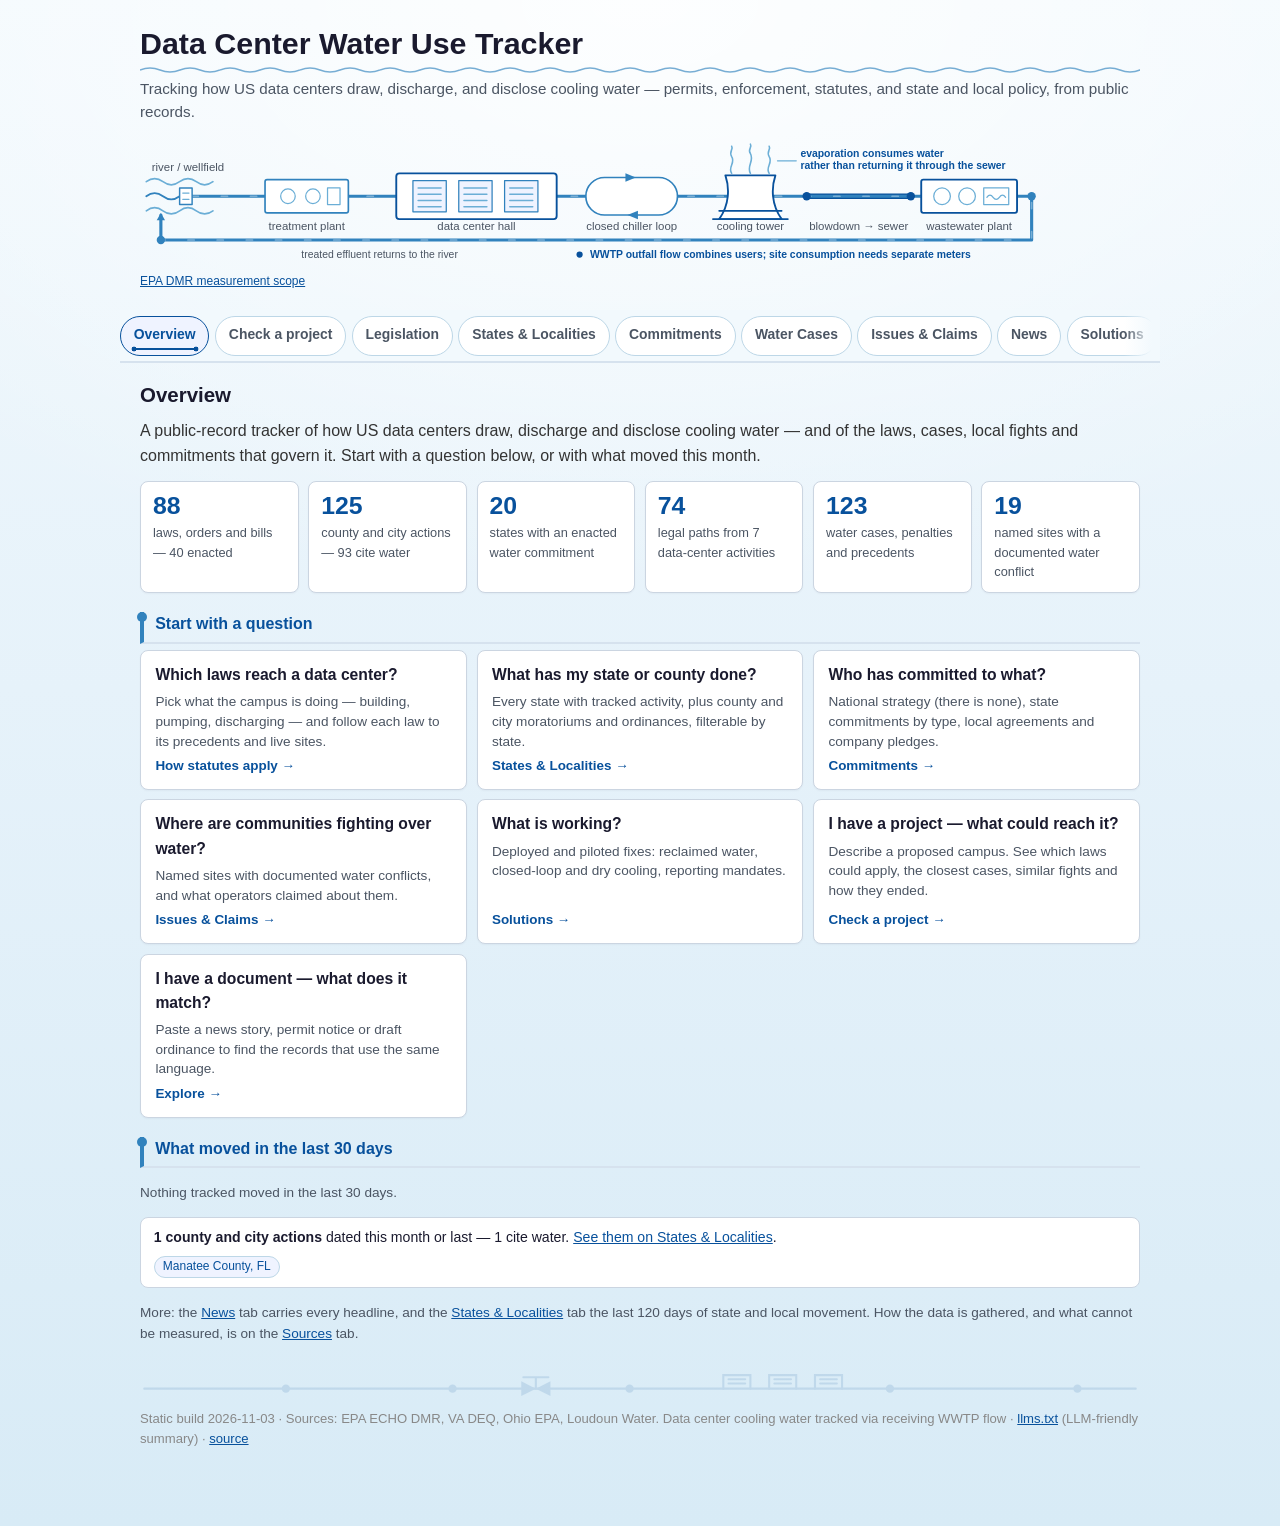
==== commit 3116c936: "Connect six water measures to project activities and track Utah filings Models and agents: Codex (le" ====
--- a/pages/index.html
+++ b/pages/index.html
@@ -2129,20 +2129,20 @@
 <section class="panel">
   <h2>Overview</h2>
   <p class="lead">A public-record tracker of how US data centers draw, discharge and disclose cooling water — and of the laws, cases, local fights and commitments that govern it. Start with a question below, or with what moved this month.</p>
-  <div class="overview" id="overview"><div class="ov-tiles"><a class="ov-tile" href="#panel-legislation"><span class="ov-tile-n">87</span><span class="ov-tile-l">laws, orders and bills — 40 enacted</span></a><a class="ov-tile" href="#panel-states"><span class="ov-tile-n">125</span><span class="ov-tile-l">county and city actions — 93 cite water</span></a><a class="ov-tile" href="#panel-commitments"><span class="ov-tile-n">20</span><span class="ov-tile-l">states with an enacted water commitment</span></a><a class="ov-tile" href="#statute-paths"><span class="ov-tile-n">74</span><span class="ov-tile-l">legal paths from 7 data-center activities</span></a><a class="ov-tile" href="#panel-cwa"><span class="ov-tile-n">123</span><span class="ov-tile-l">water cases, penalties and precedents</span></a><a class="ov-tile" href="#panel-issues"><span class="ov-tile-n">19</span><span class="ov-tile-l">named sites with a documented water conflict</span></a></div><h3 class="solution-cat-header">Start with a question</h3><div class="ov-cards"><a class="ov-card" href="#statute-paths"><span class="ov-q">Which laws reach a data center?</span><span class="ov-a">Pick what the campus is doing — building, pumping, discharging — and follow each law to its precedents and live sites.</span><span class="ov-go">How statutes apply &rarr;</span></a><a class="ov-card" href="#panel-states"><span class="ov-q">What has my state or county done?</span><span class="ov-a">Every state with tracked activity, plus county and city moratoriums and ordinances, filterable by state.</span><span class="ov-go">States &amp; Localities &rarr;</span></a><a class="ov-card" href="#panel-commitments"><span class="ov-q">Who has committed to what?</span><span class="ov-a">National strategy (there is none), state commitments by type, local agreements and company pledges.</span><span class="ov-go">Commitments &rarr;</span></a><a class="ov-card" href="#panel-issues"><span class="ov-q">Where are communities fighting over water?</span><span class="ov-a">Named sites with documented water conflicts, and what operators claimed about them.</span><span class="ov-go">Issues &amp; Claims &rarr;</span></a><a class="ov-card" href="#panel-solutions"><span class="ov-q">What is working?</span><span class="ov-a">Deployed and piloted fixes: reclaimed water, closed-loop and dry cooling, reporting mandates.</span><span class="ov-go">Solutions &rarr;</span></a><a class="ov-card" href="#panel-check"><span class="ov-q">I have a project — what could reach it?</span><span class="ov-a">Describe a proposed campus. See which laws could apply, the closest cases, similar fights and how they ended.</span><span class="ov-go">Check a project &rarr;</span></a><a class="ov-card" href="#panel-explore"><span class="ov-q">I have a document — what does it match?</span><span class="ov-a">Paste a news story, permit notice or draft ordinance to find the records that use the same language.</span><span class="ov-go">Explore &rarr;</span></a></div><h3 class="solution-cat-header">What moved in the last 30 days</h3><p class="ov-empty">Nothing tracked moved in the last 30 days.</p><div class="ov-wave"><p><strong>1 county and city actions</strong> dated this month or last — 1 cite water. <a href="#states-local">See them on States &amp; Localities</a>.</p><div class="ov-chips"><span class="ov-chip is-water">Manatee County, FL</span></div></div><p class="ov-more">More: the <a href="#panel-news">News</a> tab carries every headline, and the <a href="#panel-states">States &amp; Localities</a> tab the last 120 days of state and local movement. How the data is gathered, and what cannot be measured, is on the <a href="#panel-sources">Sources</a> tab.</p></div>
+  <div class="overview" id="overview"><div class="ov-tiles"><a class="ov-tile" href="#panel-legislation"><span class="ov-tile-n">88</span><span class="ov-tile-l">laws, orders and bills — 40 enacted</span></a><a class="ov-tile" href="#panel-states"><span class="ov-tile-n">125</span><span class="ov-tile-l">county and city actions — 93 cite water</span></a><a class="ov-tile" href="#panel-commitments"><span class="ov-tile-n">20</span><span class="ov-tile-l">states with an enacted water commitment</span></a><a class="ov-tile" href="#statute-paths"><span class="ov-tile-n">74</span><span class="ov-tile-l">legal paths from 7 data-center activities</span></a><a class="ov-tile" href="#panel-cwa"><span class="ov-tile-n">123</span><span class="ov-tile-l">water cases, penalties and precedents</span></a><a class="ov-tile" href="#panel-issues"><span class="ov-tile-n">19</span><span class="ov-tile-l">named sites with a documented water conflict</span></a></div><h3 class="solution-cat-header">Start with a question</h3><div class="ov-cards"><a class="ov-card" href="#statute-paths"><span class="ov-q">Which laws reach a data center?</span><span class="ov-a">Pick what the campus is doing — building, pumping, discharging — and follow each law to its precedents and live sites.</span><span class="ov-go">How statutes apply &rarr;</span></a><a class="ov-card" href="#panel-states"><span class="ov-q">What has my state or county done?</span><span class="ov-a">Every state with tracked activity, plus county and city moratoriums and ordinances, filterable by state.</span><span class="ov-go">States &amp; Localities &rarr;</span></a><a class="ov-card" href="#panel-commitments"><span class="ov-q">Who has committed to what?</span><span class="ov-a">National strategy (there is none), state commitments by type, local agreements and company pledges.</span><span class="ov-go">Commitments &rarr;</span></a><a class="ov-card" href="#panel-issues"><span class="ov-q">Where are communities fighting over water?</span><span class="ov-a">Named sites with documented water conflicts, and what operators claimed about them.</span><span class="ov-go">Issues &amp; Claims &rarr;</span></a><a class="ov-card" href="#panel-solutions"><span class="ov-q">What is working?</span><span class="ov-a">Deployed and piloted fixes: reclaimed water, closed-loop and dry cooling, reporting mandates.</span><span class="ov-go">Solutions &rarr;</span></a><a class="ov-card" href="#panel-check"><span class="ov-q">I have a project — what could reach it?</span><span class="ov-a">Describe a proposed campus. See which laws could apply, the closest cases, similar fights and how they ended.</span><span class="ov-go">Check a project &rarr;</span></a><a class="ov-card" href="#panel-explore"><span class="ov-q">I have a document — what does it match?</span><span class="ov-a">Paste a news story, permit notice or draft ordinance to find the records that use the same language.</span><span class="ov-go">Explore &rarr;</span></a></div><h3 class="solution-cat-header">What moved in the last 30 days</h3><p class="ov-empty">Nothing tracked moved in the last 30 days.</p><div class="ov-wave"><p><strong>1 county and city actions</strong> dated this month or last — 1 cite water. <a href="#states-local">See them on States &amp; Localities</a>.</p><div class="ov-chips"><span class="ov-chip is-water">Manatee County, FL</span></div></div><p class="ov-more">More: the <a href="#panel-news">News</a> tab carries every headline, and the <a href="#panel-states">States &amp; Localities</a> tab the last 120 days of state and local movement. How the data is gathered, and what cannot be measured, is on the <a href="#panel-sources">Sources</a> tab.</p></div>
 </section>
 </div>
-  <div class="tabpanel" id="panel-check" role="tabpanel" hidden data-src="tab-check.html?v=63b103f920"><p class="tab-loading">Loading Check a project…</p><noscript><p class="tab-noscript">With JavaScript off, this section is a page of its own: <a href="tab-check.html">open Check a project</a>.</p></noscript></div>
-  <div class="tabpanel" id="panel-legislation" role="tabpanel" hidden data-src="tab-legislation.html?v=a95cc2132e"><p class="tab-loading">Loading Legislation…</p><noscript><p class="tab-noscript">With JavaScript off, this section is a page of its own: <a href="tab-legislation.html">open Legislation</a>.</p></noscript></div>
-  <div class="tabpanel" id="panel-states" role="tabpanel" hidden data-src="tab-states.html?v=abb47e6585"><p class="tab-loading">Loading States &amp; Localities…</p><noscript><p class="tab-noscript">With JavaScript off, this section is a page of its own: <a href="tab-states.html">open States &amp; Localities</a>.</p></noscript></div>
-  <div class="tabpanel" id="panel-commitments" role="tabpanel" hidden data-src="tab-commitments.html?v=1c28b7951b"><p class="tab-loading">Loading Commitments…</p><noscript><p class="tab-noscript">With JavaScript off, this section is a page of its own: <a href="tab-commitments.html">open Commitments</a>.</p></noscript></div>
-  <div class="tabpanel" id="panel-cwa" role="tabpanel" hidden data-src="tab-cwa.html?v=875bd4afb7"><p class="tab-loading">Loading Water Cases…</p><noscript><p class="tab-noscript">With JavaScript off, this section is a page of its own: <a href="tab-cwa.html">open Water Cases</a>.</p></noscript></div>
+  <div class="tabpanel" id="panel-check" role="tabpanel" hidden data-src="tab-check.html?v=407522f819"><p class="tab-loading">Loading Check a project…</p><noscript><p class="tab-noscript">With JavaScript off, this section is a page of its own: <a href="tab-check.html">open Check a project</a>.</p></noscript></div>
+  <div class="tabpanel" id="panel-legislation" role="tabpanel" hidden data-src="tab-legislation.html?v=5f63ba2606"><p class="tab-loading">Loading Legislation…</p><noscript><p class="tab-noscript">With JavaScript off, this section is a page of its own: <a href="tab-legislation.html">open Legislation</a>.</p></noscript></div>
+  <div class="tabpanel" id="panel-states" role="tabpanel" hidden data-src="tab-states.html?v=ad8a9b274d"><p class="tab-loading">Loading States &amp; Localities…</p><noscript><p class="tab-noscript">With JavaScript off, this section is a page of its own: <a href="tab-states.html">open States &amp; Localities</a>.</p></noscript></div>
+  <div class="tabpanel" id="panel-commitments" role="tabpanel" hidden data-src="tab-commitments.html?v=cb5e44971a"><p class="tab-loading">Loading Commitments…</p><noscript><p class="tab-noscript">With JavaScript off, this section is a page of its own: <a href="tab-commitments.html">open Commitments</a>.</p></noscript></div>
+  <div class="tabpanel" id="panel-cwa" role="tabpanel" hidden data-src="tab-cwa.html?v=80fbc010fd"><p class="tab-loading">Loading Water Cases…</p><noscript><p class="tab-noscript">With JavaScript off, this section is a page of its own: <a href="tab-cwa.html">open Water Cases</a>.</p></noscript></div>
   <div class="tabpanel" id="panel-issues" role="tabpanel" hidden data-src="tab-issues.html?v=55adba1144"><p class="tab-loading">Loading Issues &amp; Claims…</p><noscript><p class="tab-noscript">With JavaScript off, this section is a page of its own: <a href="tab-issues.html">open Issues &amp; Claims</a>.</p></noscript></div>
-  <div class="tabpanel" id="panel-news" role="tabpanel" hidden data-src="tab-news.html?v=9d1a1aa021"><p class="tab-loading">Loading News…</p><noscript><p class="tab-noscript">With JavaScript off, this section is a page of its own: <a href="tab-news.html">open News</a>.</p></noscript></div>
-  <div class="tabpanel" id="panel-solutions" role="tabpanel" hidden data-src="tab-solutions.html?v=19398f9dea"><p class="tab-loading">Loading Solutions…</p><noscript><p class="tab-noscript">With JavaScript off, this section is a page of its own: <a href="tab-solutions.html">open Solutions</a>.</p></noscript></div>
+  <div class="tabpanel" id="panel-news" role="tabpanel" hidden data-src="tab-news.html?v=acae3806e4"><p class="tab-loading">Loading News…</p><noscript><p class="tab-noscript">With JavaScript off, this section is a page of its own: <a href="tab-news.html">open News</a>.</p></noscript></div>
+  <div class="tabpanel" id="panel-solutions" role="tabpanel" hidden data-src="tab-solutions.html?v=313b631e77"><p class="tab-loading">Loading Solutions…</p><noscript><p class="tab-noscript">With JavaScript off, this section is a page of its own: <a href="tab-solutions.html">open Solutions</a>.</p></noscript></div>
   <div class="tabpanel" id="panel-security" role="tabpanel" hidden data-src="tab-security.html?v=a6f76bac5f"><p class="tab-loading">Loading Security…</p><noscript><p class="tab-noscript">With JavaScript off, this section is a page of its own: <a href="tab-security.html">open Security</a>.</p></noscript></div>
-  <div class="tabpanel" id="panel-sources" role="tabpanel" hidden data-src="tab-sources.html?v=90b81f64d7"><p class="tab-loading">Loading Sources…</p><noscript><p class="tab-noscript">With JavaScript off, this section is a page of its own: <a href="tab-sources.html">open Sources</a>.</p></noscript></div>
-  <div class="tabpanel" id="panel-explore" role="tabpanel" hidden data-src="tab-explore.html?v=1819df6ab6"><p class="tab-loading">Loading Explore…</p><noscript><p class="tab-noscript">With JavaScript off, this section is a page of its own: <a href="tab-explore.html">open Explore</a>.</p></noscript></div>
+  <div class="tabpanel" id="panel-sources" role="tabpanel" hidden data-src="tab-sources.html?v=41dfdc09c2"><p class="tab-loading">Loading Sources…</p><noscript><p class="tab-noscript">With JavaScript off, this section is a page of its own: <a href="tab-sources.html">open Sources</a>.</p></noscript></div>
+  <div class="tabpanel" id="panel-explore" role="tabpanel" hidden data-src="tab-explore.html?v=4e783c0be9"><p class="tab-loading">Loading Explore…</p><noscript><p class="tab-noscript">With JavaScript off, this section is a page of its own: <a href="tab-explore.html">open Explore</a>.</p></noscript></div>
 
   
 <svg class="footer-motif" viewBox="0 0 960 26" xmlns="http://www.w3.org/2000/svg"
@@ -2174,7 +2174,7 @@
 <svg width="11" height="11" viewBox="0 0 12 12" aria-hidden="true" focusable="false">
 <path d="M2 7.5 L6 3.5 L10 7.5" fill="none" stroke="currentColor" stroke-width="1.8"
       stroke-linecap="round" stroke-linejoin="round"/></svg>Top</button>
-<script type="application/json" id="tab-anchors">{"check":["docket-dataset","example-amazon-wharton-county-tx-2026","example-big-sky-broadview-mt-2026","example-bt-aycock-princeton-tx-2026","example-cedar-creek-lake-tx-2026","example-project-blue-wells-tucson-az-2026","example-vantage-port-washington-wi-2026","pcheck-clear","pcheck-export","pcheck-facets","pcheck-facets-n","pcheck-mgd","pcheck-mw","pcheck-output","pcheck-read","pcheck-run","pcheck-state","pcheck-status","pcheck-strings","pcheck-text","pcheck-worked","project-check","project-data"],"legislation":["bill-al-sb-270","bill-ca-ab-1577","bill-ca-ab-2469","bill-ca-ab-2619","bill-ca-ab-93","bill-ca-sb-887","bill-co-sb26-102","bill-ct-sb-245","bill-denver-cb-26-0431","bill-fl-sb-484","bill-ga-sb-421","bill-ia-hf-2447","bill-ia-hf-2690","bill-id-h-895","bill-id-h-897","bill-il-sb-3830-power-act","bill-il-sb-4016-hb-5513","bill-in-sb-79","bill-ks-sb-400","bill-ks-sb-98","bill-ky-eo-2026-494","bill-la-eo-26-058","bill-loudoun-county-zoam-2025","bill-ma-eo-658","bill-md-hb-270-sb-116","bill-me-eo-2026-04-data-center-advisory-council","bill-me-ld-307","bill-mi-sb-1018-1020","bill-mi-sb-1046-1050","bill-mi-sb-762","bill-mn-hf-16","bill-nc-hb-1063","bill-ne-eo-26-17","bill-nj-s3379","bill-nv-eo-2026-005","bill-ny-dps-data-center-impact-report-eo-62","bill-ny-eo-62","bill-ny-s10642-a11560","bill-ny-s6394-a9086","bill-ny-s9144-a10141","bill-oh-epa-ohd000001-draft-general-permit","bill-oh-hb-706","bill-oh-hb-784","bill-oh-sb-378","bill-or-2026-state-land-data-center-pause","bill-or-hb-3546","bill-pa-eo-2026-05","bill-pa-hb-2150","bill-pa-hb-2246","bill-prince-george-s-county-md-cb-2026-data-center-moratorium","bill-qts-richmond-technology-park-dc5-fast-41","bill-santa-fe-county-nm-data-center-moratorium","bill-sc-h-4583","bill-sc-hb-4583","bill-sc-s-724","bill-sd-sb-135","bill-tx-eo-2026-08-data-center-audit","bill-tx-puc-energy-and-water-use-survey-data-centers","bill-tx-sb-6","bill-us-ai-action-plan-2025","bill-us-eo-14318","bill-us-h-r-2940-advancing-water-reuse-act","bill-us-hr-5332","bill-us-hr-6984","bill-us-hr-7066","bill-us-hr-8488","bill-us-ndaa-fy2026-sec-1531-p-l-119-60","bill-us-s-3682","bill-us-s-4213","bill-us-s-4214","bill-us-s-5054","bill-ut-eo-2026-03","bill-ut-hb-76","bill-va-deq-eastern-virginia-groundwater-study","bill-va-deq-waterworks-data-center-reporting-regulations","bill-va-eo-22-2026","bill-va-hb-496-sb-553","bill-va-sb-417","bill-vt-h-727","bill-wa-hb-2515","bill-washington-county-md-data-center-moratorium","bill-wi-ab-840-sb-843","bill-wrda-2026-h-r-9497","bill-wv-hb-4832","bill-wv-hb-4983","bill-wy-eo-2026-03","bill-york-county-sc-data-center-moratorium","leg-bills","leg-count"],"states":["dccb-anderson-county-sc-2026-08","dccb-anniston-al-2026-08","dccb-archuleta-county-co-2026-06","dccb-asbury-ia-2026-07","dccb-augusta-ga-2026-06","dccb-baltimore-city-2026-05","dccb-bangor-city-2026-04","dccb-bellevue-wi-2026-08","dccb-birmingham-city-2026-03","dccb-bloomingdale-ga-2026-08","dccb-bloomington-normal-il-2026-06","dccb-boise-id-2026-05","dccb-boone-county-in-2026-06","dccb-boulder-county-co-2026-06","dccb-broomfield-city-2026-07","dccb-cave-city-ky-2026-05","dccb-charlotte-city-2026-06","dccb-chatham-county-ga-2026-09","dccb-chesterfield-county-sc-2026-05","dccb-cheyenne-wy-2026-06","dccb-citrus-county-fl-2026-05","dccb-clay-county-fl-2026-06","dccb-cleveland-city-2026-04","dccb-coachella-ca-2026-08","dccb-colleton-county-sc-2026-05","dccb-colquitt-county-ga-2026-06","dccb-council-bluffs-city-2026-06","dccb-coweta-county-ga-2026-06","dccb-dekalb-county-ga-2025-12","dccb-denver-city-2026-05","dccb-dougherty-county-ga-2026-07","dccb-dubuque-county-ia-2026-06","dccb-durham-county-nc-2026-08","dccb-eagan-city-2026-02","dccb-escondido-ca-2026-08","dccb-fayetteville-ga-city-2026-03","dccb-foley-al-2026-09","dccb-garfield-township-mi-2026-08","dccb-greenfield-ma-2026-07","dccb-greensboro-nc-2026-08","dccb-greenwood-county-sc-2026-06","dccb-harpersville-al-2026-08","dccb-harvey-county-ks-2026-01","dccb-henderson-nv-2026-06","dccb-henderson-nv-2026-07","dccb-hernando-county-fl-2026-06","dccb-hill-county-tx-2024-04","dccb-hood-county-tx-2026-02","dccb-imperial-county-ca-2026-06","dccb-indianapolis-in-2024-10","dccb-indianapolis-in-2026-07","dccb-indio-ca-2026-06","dccb-iron-county-ut-2026-06","dccb-jackson-county-fl-2026-06","dccb-jackson-ms-2026-07","dccb-jefferson-county-co-2026-05","dccb-lake-county-fl-2026-06","dccb-lakeland-fl-2026-08","dccb-lansing-mi-2026-07","dccb-larimer-county-co-2026-01","dccb-leon-county-fl-2026-09","dccb-levy-county-fl-2026-09","dccb-lexington-ky-2026-06","dccb-lima-oh-2026-09","dccb-lincoln-county-ne-2026-07","dccb-linn-county-ia-2026-07","dccb-longmont-city-2026-06","dccb-loudoun-county-leesburg-va-2026-06","dccb-madison-city-2026-01","dccb-manatee-county-fl-2026-09","dccb-manitowoc-county-wi-2026-06","dccb-mankato-mn-2026-07","dccb-marion-county-fl-2026-09","dccb-marshall-county-in-2026-04","dccb-marysville-wa-2026-07","dccb-mattoon-il-2026-09","dccb-mcdonald-oh-2026-09","dccb-mercer-county-ky-2026-08","dccb-meridian-township-mi-2024-11","dccb-minneapolis-city-2026-05","dccb-monterey-park-ca-2026-05","dccb-montgomery-county-md-2026-07","dccb-monument-city-2026-07","dccb-new-albany-in-2026-06","dccb-new-orleans-city-2026-01","dccb-newberry-county-sc-2026-06","dccb-okc-city-2026-04","dccb-oklahoma-county-ok-2026-04","dccb-oneida-county-wi-2026-07","dccb-orangetown-ny-2026-08","dccb-orion-township-mi-2026-06","dccb-pasco-county-fl-2026-06","dccb-philadelphia-pa-2026-05","dccb-prince-georges-county-md-2026-07","dccb-pulaski-county-ar-2024-07","dccb-reno-city-2026-05","dccb-richmond-ca-2026-09","dccb-santa-fe-county-nm-2026-07","dccb-sarasota-county-fl-2026-07","dccb-savannah-ga-2026-08","dccb-seattle-city-2026-06","dccb-smithfield-town-2026-05","dccb-socorro-county-nm-2026-05","dccb-spartanburg-county-sc-2026-06","dccb-spokane-city-2026-06","dccb-st-charles-city-2025-08","dccb-st-charles-county-mo-2026-07","dccb-sterling-heights-city-2026-02","dccb-surry-county-nc-2026-07","dccb-taylor-county-fl-2026-07","dccb-tulsa-city-2026-03","dccb-washington-county-md-2026-06","dccb-washington-township-macomb-mi-2024-03","dccb-westover-al-2026-08","dccb-woodburn-or-2026-09","dccb-woodbury-mn-2026-09","dccb-woodland-park-city-2026-07","dccb-zephyrhills-fl-2026-06","direct-athens-clarke-county-ga-2025-12","direct-austin-county-tx-2026-07","direct-elkhart-in-2026-08","direct-fort-worth-tx-2026-08","direct-gilroy-ca-2026-09","direct-lochbuie-co-2026-07","direct-palm-beach-county-fl-2026-09","la-count","la-state","la-water","local-actions-table","states-local","states-rollup","states-whatsnew"],"commitments":["commitment-dona-ana-nm-project-jupiter-2025","commitment-douglas-county-ga-google-reuse-2012","commitment-eu-data-centre-rating-scheme-2024","commitment-eu-water-resilience-strategy-2025","commitment-fort-wayne-in-east-transmission-main","commitment-frederick-county-md-quantum-cba-2026","commitment-lancaster-pa-coreweave-cba-2025","commitment-loudoun-va-reclaimed-water-program","commitment-mount-pleasant-wi-microsoft-agreement-2023","commitment-pima-county-project-blue-moa-2025","commitment-quincy-wa-reuse-utility-2021","commitment-saline-township-mi-consent-judgment-2025","commitment-sg-green-data-centre-roadmap-2024","commitment-us-epa-wrap-2","commitment-us-usgs-national-water-availability-2025","commitments","commitments-companies","commitments-local","commitments-national","commitments-states"],"cwa":["cwa-3M-TSCA-8e-PFAS-2006","cwa-AWS-LakeAnnaVA-VPDES-cooling-discharge-2026","cwa-Agri-Star-Postville-IA-2024-2025","cwa-Agua-Caliente-v-CVWD-2017","cwa-Amazon-Boardman-OR-nitrate-2026","cwa-Amazon-NewCarlisle-IN-wetlands-2025","cwa-American-Zinc-Recycling-Palmerton-2021","cwa-Aransas-Project-v-Shaw-2014","cwa-Atlanta-RMClayton-CRK-2024-2026","cwa-Atlas-ProjectSail-Coweta-GA-2026","cwa-Bessemer-AL-Hyperscale-WaterSupply-2025","cwa-BlueRidgeProject-NewRiver-WSR-1976","cwa-Brayton-Point-Dominion-2003-2007","cwa-CERF-v-Naples-9thCir-2024","cwa-CJTGroup-Georgia-PWS-disinfectant-emergency-2024","cwa-CTS-Corp-v-Waldburger-2014","cwa-Cahokia-Heights-2024","cwa-California-v-FERC-1990","cwa-Charlotte-NC-drought-datacenter-moratorium-2026","cwa-Chemours-MultiState-PFAS-TSCA-CWA-RCRA-2026","cwa-Chemours-Washington-Works-PFAS-2023","cwa-Cleveland-Cliffs-Burns-Harbor-2022","cwa-Constellation-CraneCleanEnergy-SRBC-NRC-PA-2026","cwa-CorpusChristi-SintonTX-EvangelineAquifer-wells-2026","cwa-County-of-Maui-v-Hawaii-Wildlife-Fund-2020","cwa-DRBC-Fracking-Ban-2021","cwa-Denali-Water-Solutions-2024","cwa-DuPont-WashingtonWorks-PFOA-2005-2009","cwa-ELF-v-SWRCB-2018","cwa-EPA-UIC-ClassV-MotorVehicleWells-1999","cwa-Edwards-Aquifer-Authority-v-Day-2012","cwa-Edwards-Aquifer-SoleSource-Designation-1975","cwa-Energix-VA-2024","cwa-Entergy-v-Riverkeeper-2009","cwa-Flint-MI-SDWA-1431-2016","cwa-FortSmith-AR-sewer-CD-mod-2026","cwa-Foxconn-Racine-GreatLakesCompact-Diversion-2019","cwa-Friendswood-v-Smith-Southwest-1978","cwa-Google-Berkeley-SC-Middendorf-aquifer-2019","cwa-Google-FortWayneIN-isolated-wetland-permit-2025","cwa-Google-LittleRock-AR-2026","cwa-Google-ProjectLoch-VA-2026","cwa-Google-ProjectRaspberry-VA-2026","cwa-Google-Stillwater-OK-stormwater-2025","cwa-Google-VanBurenTownship-MI-wetlands-2026","cwa-Greenidge-SenecaLake-NY-2025","cwa-Guam-Waterworks-2024","cwa-Hailiang-Copper-TX-2023","cwa-Hanover-Foods-2025","cwa-HomerCity-IndianaCounty-PA-NPDES-2026","cwa-Hughes-River-Watershed-Conservancy-v-Glickman-1996","cwa-Hyponex-Scotts-OH-2024","cwa-InRe-MDL1824-TriState-WaterRights-2011","cwa-Interfaith-v-Honeywell-RCRA-2003-2005","cwa-Jersey-City-MUA-2025","cwa-JohnsHopkins-DSAI-Baltimore-2025","cwa-Lake-Beulah-v-DNR-2011","cwa-Lewis-v-United-States-5th-Cir-2023","cwa-Loper-Bright-Enterprises-v-Raimondo-2024","cwa-MCEA-PineIsland-MN-ProjectSkyway-2026","cwa-MCWC-v-Nestle-Waters-2007","cwa-MDC-Hartford-CT-CSO-2025","cwa-Maui-remand-DHaw-2021","cwa-Meta-Cheyenne-WY-reclaimed-contamination-2026","cwa-Meta-MorganCo-GA-investigation-2026","cwa-Meta-NewtonCountyGA-well-failures-2018-2025","cwa-Meta-RichlandParish-LA-WaterSupply-2025","cwa-Microsoft-Boydton-VA-2023","cwa-Microsoft-CaledoniaWI-rezoning-withdrawal-2025","cwa-Microsoft-MountPleasantWI-wetland-individual-permit-2024","cwa-MilwaukeeRiverkeeper-RacineWI-water-records-suit-2025","cwa-Mississippi-v-Tennessee-2021","cwa-National-Audubon-v-Superior-Court-1983","cwa-NidecElesys-Americas-EPCRA-TRI-GA-2024","cwa-Norfolk-Southern-East-Palestine-2024","cwa-Nscale-MasonCounty-WV-2026","cwa-Oklahoma-v-Tyson-IRW-2005-2025","cwa-Pacific-Seafood-OR-2026","cwa-Pactiv-Evergreen-Canton-NC-2023-2024","cwa-Panda-Power-Funds-SRBC-Penalty-2016","cwa-Plains-Pipeline-Santa-Barbara-2020","cwa-PortOfMorrow-DEQ-OR-2024","cwa-PortOfTacoma-v-PugetSoundkeeper-9thCir-2024","cwa-ProjectBlue-Tucson-AMES-2026","cwa-QTS-CedarRapids-IA-2025","cwa-QTS-Fayette-GA-unbilled-water-2026","cwa-QTS-Fayetteville-GA-2024","cwa-QuantumLoophole-FrederickMD-boring-discharges-2022-2024","cwa-Rapanos-v-United-States-2006","cwa-Reading-WWTP-2024","cwa-Republic-Steel-OH-2024","cwa-Rowan-ProjectCinco-Medina-TX-2025","cwa-SDC-ATLA-DouglasCounty-GA-404-401-2025","cwa-SF-EPA-end-result-2025","cwa-Sackett-v-EPA-2023","cwa-Sailfish-HoodCountyTX-ComancheCircle-aquifer-moratorium-2025-2026","cwa-SierraClub-WVDEP-401-2023","cwa-Smithfield-Pagan-River-1997","cwa-Southeastern-Fed-Power-Customers-v-Geren-2008","cwa-SpaceX-Starbase-TX-2024","cwa-Sporhase-v-Nebraska-1982","cwa-SteelCo-v-CitizensForBetterEnvironment-1998","cwa-Swanson-v-Marin-MWD-1976","cwa-Swift-Beef-Grand-Island-2011","cwa-TSCA-PFAS-Reporting-Rule-2023","cwa-TransGas-AdamsFork-WV-2025","cwa-Trinity-American-v-EPA-SDWA-1431-1998","cwa-Tyco-BASF-PFAS-AFFF-PWS-2024","cwa-Tyson-Sedalia-2003","cwa-US-v-Alisal-Water-Corp-2005","cwa-US-v-Bestfoods-1998","cwa-US-v-Klamath-Drainage-District-2025","cwa-US-v-Republic-Steel-RHA-1960","cwa-USACE-NWP39-DataCenters-2026","cwa-Vineyard-v-Rancho-Cordova-2007","cwa-Waiahole-Ditch-2000","cwa-Wangusi-v-Amazon-Web-Services-VA-2026","cwa-Westchester-JointWaterWorks-NY-SDWA-filtration-2024","cwa-Winters-v-United-States-1908","cwa-Wynja-Feedlot-IA-CAFO-2025","cwa-Youngstown-OH-CSO-2025","cwa-Yuengling-Pottsville-2016","cwa-cases","cwa-count","cwa-potential","cwa-recent","cwa-xAI-Colossus-Memphis-TN-2026","panel-cwa-p1","panel-cwa-p2","panel-cwa-p3","panel-cwa-paths","path-build-cwa-401-certification","path-build-cwa-402-construction-stormwater","path-build-cwa-404-dredge-fill","path-build-cwa-505-citizen-suit","path-build-nepa-hard-look-seis","path-build-rha-10-structures","path-build-sdwa-1424e-sole-source-aquifer","path-build-sdwa-1431-emergency","path-build-sdwa-source-water-protection","path-build-sepa-review-injunction","path-build-sepa-supply-adequacy","path-build-wsr-7-hydropower-bar","path-chemicals-cercla-107-operator-liability","path-chemicals-cercla-repose-preemption","path-chemicals-cwa-311-spills","path-chemicals-cwa-402-industrial-stormwater","path-chemicals-epcra-312-past-violation-standing","path-chemicals-epcra-313-tri-reporting","path-chemicals-rcra-7002-7003-endangerment","path-chemicals-sdwa-1431-emergency","path-chemicals-sdwa-source-water-protection","path-chemicals-tsca-8a7-pfas-reporting","path-chemicals-tsca-8e-substantial-risk","path-discharge-cwa-303-wqs","path-discharge-cwa-307-pretreatment","path-discharge-cwa-316-cooling","path-discharge-cwa-402-industrial-stormwater","path-discharge-cwa-402-maui-groundwater","path-discharge-cwa-402-npdes","path-discharge-cwa-505-citizen-suit","path-discharge-rha-10-structures","path-discharge-sdwa-uic-classv","path-disclose-epcra-312-past-violation-standing","path-disclose-epcra-313-tri-reporting","path-disclose-sl-greenwashing-udap","path-power-basin-drbc-srbc-withdrawal-authority","path-power-cwa-316-cooling","path-power-cwa-402-npdes","path-power-fpa-license-flow-preemption","path-power-nepa-federal-financing-review","path-power-nepa-hard-look-seis","path-power-wsr-7-hydropower-bar","path-supply-basin-glc-diversion","path-supply-gwmgmt-az-ama","path-supply-ptd-reopener","path-supply-recl-contract-controls-delivery","path-supply-sdwa-pws-compliance","path-supply-sepa-supply-adequacy","path-supply-tribal-winters","path-supply-util-shortage-moratorium","path-supply-wsa-reallocation-and-alteration","path-supply-xfer-area-of-origin","path-withdraw-basin-drbc-srbc-withdrawal-authority","path-withdraw-basin-glc-diversion","path-withdraw-cl-citizen-standing-limit","path-withdraw-cl-negligent-subsidence","path-withdraw-cwa-316-cooling","path-withdraw-eqap-commerce-clause","path-withdraw-eqap-interstate-aquifer","path-withdraw-esa-proximate-cause-limit","path-withdraw-fpa-license-flow-preemption","path-withdraw-gw-ownership-takings","path-withdraw-gwmgmt-az-ama","path-withdraw-gwmgmt-sgma","path-withdraw-ptd-groundwater-nexus","path-withdraw-ptd-precautionary","path-withdraw-ptd-reopener","path-withdraw-recl-contract-controls-delivery","path-withdraw-rha-10-structures","path-withdraw-sdwa-pws-compliance","path-withdraw-tribal-groundwater","path-withdraw-tribal-winters","path-withdraw-well-cumulative-impact","path-withdraw-xfer-area-of-origin","paths-build","paths-chemicals","paths-discharge","paths-disclose","paths-power","paths-supply","paths-withdraw","reading-basin-drbc-srbc-withdrawal-authority","reading-basin-glc-diversion","reading-cercla-107-operator-liability","reading-cercla-repose-preemption","reading-cl-citizen-standing-limit","reading-cl-negligent-subsidence","reading-cwa-303-wqs","reading-cwa-307-pretreatment","reading-cwa-311-spills","reading-cwa-316-cooling","reading-cwa-401-certification","reading-cwa-402-construction-stormwater","reading-cwa-402-industrial-stormwater","reading-cwa-402-maui-groundwater","reading-cwa-402-npdes","reading-cwa-404-dredge-fill","reading-cwa-505-citizen-suit","reading-epcra-312-past-violation-standing","reading-epcra-313-tri-reporting","reading-eqap-commerce-clause","reading-eqap-interstate-aquifer","reading-esa-proximate-cause-limit","reading-fpa-license-flow-preemption","reading-gw-ownership-takings","reading-gwmgmt-az-ama","reading-gwmgmt-sgma","reading-nepa-federal-financing-review","reading-nepa-hard-look-seis","reading-ptd-groundwater-nexus","reading-ptd-precautionary","reading-ptd-reopener","reading-rcra-7002-7003-endangerment","reading-recl-contract-controls-delivery","reading-rha-10-structures","reading-sdwa-1424e-sole-source-aquifer","reading-sdwa-1431-emergency","reading-sdwa-pws-compliance","reading-sdwa-source-water-protection","reading-sdwa-uic-classv","reading-sepa-review-injunction","reading-sepa-supply-adequacy","reading-sl-greenwashing-udap","reading-tribal-groundwater","reading-tribal-winters","reading-tsca-8a7-pfas-reporting","reading-tsca-8e-substantial-risk","reading-util-shortage-moratorium","reading-well-cumulative-impact","reading-wsa-reallocation-and-alteration","reading-wsr-7-hydropower-bar","reading-xfer-area-of-origin","statute-BASIN","statute-CERCLA","statute-CL","statute-CWA","statute-EPCRA","statute-EQAP","statute-ESA","statute-FPA","statute-GW","statute-GWMGMT","statute-NEPA","statute-PTD","statute-RCRA","statute-RECL","statute-RHA","statute-SDWA","statute-SEPA","statute-SL","statute-TRIBAL","statute-TSCA","statute-UTIL","statute-WELL","statute-WSA","statute-WSR","statute-XFER","statute-paths","water-toolkit"],"issues":["claim-amazon-clinton-water-wehner-2026","claim-anthropic-water-cooling-framework","claim-aws-calvert-cliffs-md-water","claim-aws-loudoun-va-water-recycled","claim-aws-water-positive-2030","claim-compass-water-zero-airside-mandate","claim-coreweave-water-uk-closedloop-intrator","claim-crusoe-water-abilene-closed-loop","claim-edgeconnex-water-neutral-2030","claim-google-council-bluffs-ia-water-grade-stabilization","claim-google-henderson-water-2026","claim-google-mayes-water-2026","claim-google-mesa-az-water-srp-donation","claim-google-mesa-az-water-stewardship","claim-google-new-florence-water-air-cooling-2026","claim-google-water-replenish-120","claim-meta-beaver-dam-water-davis-2025","claim-meta-eagle-mountain-water-2021","claim-meta-los-lunas-water-2021","claim-meta-newton-ga-water-onsite-efficiency","claim-meta-prineville-or-water-stewardship-pdf","claim-meta-richland-la-water-restoration-watersheds","claim-meta-temple-water-davis-2026","claim-meta-water-positive-2030","claim-microsoft-water-intensity-40pct-2026","claim-ms-el-mirage-water-2024","claim-ms-mt-pleasant-wi-water-modest","claim-ms-quincy-wa-water-reuse","claim-ms-san-antonio-water-2024","claim-ms-water-positive-2030","claim-ms-water-replenish-2026","claim-ms-water-wue-90-percent-2026","claim-nebius-water-closed-loop","claim-openai-water-stargate-community-2026","claim-oracle-abilene-water-magouyrk-2025","claim-oracle-water-closed-loop-2026","claim-qts-water-water-free-design","claim-switch-water-100-percent-recycled","claim-switch-water-net-positive-2x","claim-vantage-water-positivity-near-zero","claim-wonder-valley-water-oleary-env-studies-2026","claim-wonder-valley-water-oleary-salt-lake-2026","claim-xai-memphis-tn-water-recycling-80m","claim-xai-memphis-water-musk-sequencing-2026","claim-xai-memphis-water-recommit-2026","conflict-count","dc-conflicts","issues-claims","issues-sites","site-amazon-boardman-umatilla-or","site-aws-lake-anna-va","site-bessemer-al-hyperscale","site-charlotte-nc-moratorium","site-corpus-christi-sinton-tx","site-google-the-dalles-or","site-hood-county-granbury-tx","site-meta-cheyenne-wy","site-meta-mesa-microsoft-goodyear-az","site-meta-newton-county-ga","site-meta-richland-parish-la","site-microsoft-racine-county-wi","site-microsoft-west-des-moines-ia","site-missouri-peculiar-stcharles","site-project-blue-tucson-az","site-pw-digital-gateway-va","site-qts-fayette-county-ga","site-quantum-loophole-frederick-md","site-xai-colossus-memphis-tn","sites-fold"],"news":["news-afp-data-centers-less-thirsty-2026-09","news-amazon-boardman-settlement-2026-03","news-amazon-water-disclosure-2026-06","news-aoc-epa-morgan-county-hearing-2026-05","news-aws-lake-anna-permit-issued-2026-08","news-brookville-pa-moratorium-2026-06","news-california-ab2619-advancing-2026-05","news-california-data-center-laws-signed-2026-09","news-cards","news-central-ohio-water-study-2025-03","news-colorado-moratorium-wave-2026-08","news-count","news-crs-report-water-faq-2026-07","news-data-center-watch-q1-report-2026-07","news-epa-water-reuse-action-plan-2-2026-04","news-farmington-mn-lawsuit-withdrawn-2026-09","news-fayette-county-ga-qts-metering-2026-05","news-florida-sb484-effective-2026-07","news-fold","news-fort-worth-cedar-creek-lake-2026-07","news-fort-worth-cedar-creek-lake-withdrawn-2026-07","news-fort-worth-moratorium-process-2026-08","news-gilroy-data-center-moratorium-2026-09","news-google-s404-permits-2026-05","news-google-water-disclosure-2026-06","news-google-water-stewardship-expansion-2026-08","news-google-wetlands-donation-2026-06","news-grayslake-t5-lawsuit-2026-08","news-hill-county-rescinds-moratorium-2026-06","news-idaho-h895-enacted-2026-03","news-illinois-pritzker-pauses-incentives-2026-06","news-imperial-county-moratorium-tro-2026-06","news-imperial-valley-iid-lawsuit-2026-06","news-indiana-counties-restrictions-2026-07","news-indianapolis-data-center-moratorium-2026-08","news-itif-water-problem-soluble-2026-07","news-lake-anna-deq-hearing-2026-06","news-maryland-veto-override-2026-04","news-meta-newton-county-lawsuit-2026-09","news-michigan-moratorium-2026-06","news-microsoft-nadella-restaurant-water-2026-06","news-missouri-legislature-stalls-2026-07","news-monterey-park-data-center-ban-vote-2026-06","news-moratorium-bills-11-states-2026-06","news-nc-moratorium-wave-2026-06","news-ncsu-data-center-water-pressure-2026-09","news-nevada-responsible-data-center-eo-2026-09","news-nvidia-water-solved-claim-2026-06","news-ny-responsible-dc-act-permit-moratorium-2026-06","news-ny-s10642-passes-legislature-2026-06","news-ohio-epa-drops-dc-general-permit-2026-07","news-ohio-epa-ohd000001-2025-01","news-oregon-state-land-data-center-pause-2026-09","news-qts-fayetteville-suit-not-filed-2026-08","news-south-dakota-sb135-enacted-2026-03","news-spartanburg-sc-moratorium-2026-06","news-texas-abbott-ercot-puct-audit-2026-08","news-texas-ag-data-center-investigation-2026-09","news-texas-puc-water-survey-ignored-2026-06","news-texas-water-survey-enforcement-2026-09","news-tucson-data-center-zoning-ordinance-2026-08","news-uc-riverside-ai-water-study-2023-06","news-un-university-ai-water-report-2026-06","news-ut-eo-2026-03-signed-2026-05","news-utah-hb76-enacted-2026-03","news-va-deq-potomac-aquifer-study-2026-08","news-virginia-cooling-water-scarcity-area-2026-09","news-virginia-hb496-enacted-2026-04","news-xai-memphis-recycling-restart-2026-08"],"solutions":["solcat-policy","solcat-technology","solcat-utility","solution-air-side-dry-cooling","solution-aws-melbourne-recycled-water-connection","solution-central-ohio-regional-forecasting","solution-closed-loop-cooling-towers","solution-direct-liquid-cooling","solution-idaho-h895-closed-loop-mandate","solution-immersion-cooling","solution-loudoun-dual-feed","solution-nvidia-vera-rubin-dsx-dry-cooling","solution-ny-s10642-seqra-review","solution-ohio-epa-ohd000001","solution-pwc-eru-demand-planning","solution-reclaimed-water-sourcing","solution-sd-sb135-cost-causation","solution-utah-hb76-eo-disclosure","solution-utility-aggregate-metering","solution-va-hb496-monthly-reporting","solution-wue-reporting"],"security":["security-assess-and-plan","security-baseline-ot-hygiene","security-capabilities","security-cisa-fbi","security-claroty","security-confluence","security-doe-cytrics","security-dragos","security-epa-fy2025-resilience-selections","security-epa-water-security","security-inl-wstb","security-insider-remote-access","security-internet-exposed-plcs","security-investment","security-nist-nccoe","security-nozomi-networks","security-ny-secure-2026","security-pcwa-dragos-2025","security-physical-contamination","security-physical-monitoring-response","security-players","security-precedent-cytrics","security-precedent-daybreak","security-precedent-epa-evaluation","security-precedent-glasswing","security-precedent-llnl-skyfall","security-precedent-ornl-goal","security-precedent-watershed-250","security-precedent-wstb","security-ransomware-it-ot","security-secure-remote-access","security-state-regional-delivery","security-threats","security-trusted-sharing-mutual-aid","security-waterfall-security","security-waterisac-warn","security-watershed-250-2026","water-security"],"sources":[],"explore":["explore","explore-activity","explore-canvas","explore-count","explore-depth","explore-edgelist","explore-family","explore-focus","explore-graph-fold","explore-layout","explore-neighbours","explore-q","explore-reset","explore-results","explore-scope","explore-status","explore-zoom-in","explore-zoom-out","graph-data"]}</script>
+<script type="application/json" id="tab-anchors">{"check":["docket-dataset","example-amazon-wharton-county-tx-2026","example-big-sky-broadview-mt-2026","example-bt-aycock-princeton-tx-2026","example-cedar-creek-lake-tx-2026","example-project-blue-wells-tucson-az-2026","example-vantage-port-washington-wi-2026","pcheck-clear","pcheck-export","pcheck-facets","pcheck-facets-n","pcheck-mgd","pcheck-mw","pcheck-output","pcheck-read","pcheck-run","pcheck-state","pcheck-status","pcheck-strings","pcheck-text","pcheck-worked","project-check","project-data"],"legislation":["bill-al-sb-270","bill-ca-ab-1577","bill-ca-ab-2469","bill-ca-ab-2619","bill-ca-ab-93","bill-ca-sb-887","bill-co-sb26-102","bill-ct-sb-245","bill-denver-cb-26-0431","bill-fl-sb-484","bill-ga-sb-421","bill-ia-hf-2447","bill-ia-hf-2690","bill-id-h-895","bill-id-h-897","bill-il-sb-3830-power-act","bill-il-sb-4016-hb-5513","bill-in-hb-1043","bill-in-sb-79","bill-ks-sb-400","bill-ks-sb-98","bill-ky-eo-2026-494","bill-la-eo-26-058","bill-loudoun-county-zoam-2025","bill-ma-eo-658","bill-md-hb-270-sb-116","bill-me-eo-2026-04-data-center-advisory-council","bill-me-ld-307","bill-mi-sb-1018-1020","bill-mi-sb-1046-1050","bill-mi-sb-762","bill-mn-hf-16","bill-nc-hb-1063","bill-ne-eo-26-17","bill-nj-s3379","bill-nv-eo-2026-005","bill-ny-dps-data-center-impact-report-eo-62","bill-ny-eo-62","bill-ny-s10642-a11560","bill-ny-s6394-a9086","bill-ny-s9144-a10141","bill-oh-epa-ohd000001-draft-general-permit","bill-oh-hb-706","bill-oh-hb-784","bill-oh-sb-378","bill-or-2026-state-land-data-center-pause","bill-or-hb-3546","bill-pa-eo-2026-05","bill-pa-hb-2150","bill-pa-hb-2246","bill-prince-george-s-county-md-cb-2026-data-center-moratorium","bill-qts-richmond-technology-park-dc5-fast-41","bill-santa-fe-county-nm-data-center-moratorium","bill-sc-h-4583","bill-sc-hb-4583","bill-sc-s-724","bill-sd-sb-135","bill-tx-eo-2026-08-data-center-audit","bill-tx-puc-energy-and-water-use-survey-data-centers","bill-tx-sb-6","bill-us-ai-action-plan-2025","bill-us-eo-14318","bill-us-h-r-2940-advancing-water-reuse-act","bill-us-hr-5332","bill-us-hr-6984","bill-us-hr-7066","bill-us-hr-8488","bill-us-ndaa-fy2026-sec-1531-p-l-119-60","bill-us-s-3682","bill-us-s-4213","bill-us-s-4214","bill-us-s-5054","bill-ut-eo-2026-03","bill-ut-hb-76","bill-va-deq-eastern-virginia-groundwater-study","bill-va-deq-waterworks-data-center-reporting-regulations","bill-va-eo-22-2026","bill-va-hb-496-sb-553","bill-va-sb-417","bill-vt-h-727","bill-wa-hb-2515","bill-washington-county-md-data-center-moratorium","bill-wi-ab-840-sb-843","bill-wrda-2026-h-r-9497","bill-wv-hb-4832","bill-wv-hb-4983","bill-wy-eo-2026-03","bill-york-county-sc-data-center-moratorium","leg-bills","leg-count"],"states":["dccb-anderson-county-sc-2026-08","dccb-anniston-al-2026-08","dccb-archuleta-county-co-2026-06","dccb-asbury-ia-2026-07","dccb-augusta-ga-2026-06","dccb-baltimore-city-2026-05","dccb-bangor-city-2026-04","dccb-bellevue-wi-2026-08","dccb-birmingham-city-2026-03","dccb-bloomingdale-ga-2026-08","dccb-bloomington-normal-il-2026-06","dccb-boise-id-2026-05","dccb-boone-county-in-2026-06","dccb-boulder-county-co-2026-06","dccb-broomfield-city-2026-07","dccb-cave-city-ky-2026-05","dccb-charlotte-city-2026-06","dccb-chatham-county-ga-2026-09","dccb-chesterfield-county-sc-2026-05","dccb-cheyenne-wy-2026-06","dccb-citrus-county-fl-2026-05","dccb-clay-county-fl-2026-06","dccb-cleveland-city-2026-04","dccb-coachella-ca-2026-08","dccb-colleton-county-sc-2026-05","dccb-colquitt-county-ga-2026-06","dccb-council-bluffs-city-2026-06","dccb-coweta-county-ga-2026-06","dccb-dekalb-county-ga-2025-12","dccb-denver-city-2026-05","dccb-dougherty-county-ga-2026-07","dccb-dubuque-county-ia-2026-06","dccb-durham-county-nc-2026-08","dccb-eagan-city-2026-02","dccb-escondido-ca-2026-08","dccb-fayetteville-ga-city-2026-03","dccb-foley-al-2026-09","dccb-garfield-township-mi-2026-08","dccb-greenfield-ma-2026-07","dccb-greensboro-nc-2026-08","dccb-greenwood-county-sc-2026-06","dccb-harpersville-al-2026-08","dccb-harvey-county-ks-2026-01","dccb-henderson-nv-2026-06","dccb-henderson-nv-2026-07","dccb-hernando-county-fl-2026-06","dccb-hill-county-tx-2024-04","dccb-hood-county-tx-2026-02","dccb-imperial-county-ca-2026-06","dccb-indianapolis-in-2024-10","dccb-indianapolis-in-2026-07","dccb-indio-ca-2026-06","dccb-iron-county-ut-2026-06","dccb-jackson-county-fl-2026-06","dccb-jackson-ms-2026-07","dccb-jefferson-county-co-2026-05","dccb-lake-county-fl-2026-06","dccb-lakeland-fl-2026-08","dccb-lansing-mi-2026-07","dccb-larimer-county-co-2026-01","dccb-leon-county-fl-2026-09","dccb-levy-county-fl-2026-09","dccb-lexington-ky-2026-06","dccb-lima-oh-2026-09","dccb-lincoln-county-ne-2026-07","dccb-linn-county-ia-2026-07","dccb-longmont-city-2026-06","dccb-loudoun-county-leesburg-va-2026-06","dccb-madison-city-2026-01","dccb-manatee-county-fl-2026-09","dccb-manitowoc-county-wi-2026-06","dccb-mankato-mn-2026-07","dccb-marion-county-fl-2026-09","dccb-marshall-county-in-2026-04","dccb-marysville-wa-2026-07","dccb-mattoon-il-2026-09","dccb-mcdonald-oh-2026-09","dccb-mercer-county-ky-2026-08","dccb-meridian-township-mi-2024-11","dccb-minneapolis-city-2026-05","dccb-monterey-park-ca-2026-05","dccb-montgomery-county-md-2026-07","dccb-monument-city-2026-07","dccb-new-albany-in-2026-06","dccb-new-orleans-city-2026-01","dccb-newberry-county-sc-2026-06","dccb-okc-city-2026-04","dccb-oklahoma-county-ok-2026-04","dccb-oneida-county-wi-2026-07","dccb-orangetown-ny-2026-08","dccb-orion-township-mi-2026-06","dccb-pasco-county-fl-2026-06","dccb-philadelphia-pa-2026-05","dccb-prince-georges-county-md-2026-07","dccb-pulaski-county-ar-2024-07","dccb-reno-city-2026-05","dccb-richmond-ca-2026-09","dccb-santa-fe-county-nm-2026-07","dccb-sarasota-county-fl-2026-07","dccb-savannah-ga-2026-08","dccb-seattle-city-2026-06","dccb-smithfield-town-2026-05","dccb-socorro-county-nm-2026-05","dccb-spartanburg-county-sc-2026-06","dccb-spokane-city-2026-06","dccb-st-charles-city-2025-08","dccb-st-charles-county-mo-2026-07","dccb-sterling-heights-city-2026-02","dccb-surry-county-nc-2026-07","dccb-taylor-county-fl-2026-07","dccb-tulsa-city-2026-03","dccb-washington-county-md-2026-06","dccb-washington-township-macomb-mi-2024-03","dccb-westover-al-2026-08","dccb-woodburn-or-2026-09","dccb-woodbury-mn-2026-09","dccb-woodland-park-city-2026-07","dccb-zephyrhills-fl-2026-06","direct-athens-clarke-county-ga-2025-12","direct-austin-county-tx-2026-07","direct-elkhart-in-2026-08","direct-fort-worth-tx-2026-08","direct-gilroy-ca-2026-09","direct-lochbuie-co-2026-07","direct-palm-beach-county-fl-2026-09","la-count","la-state","la-water","local-actions-table","states-local","states-rollup","states-whatsnew"],"commitments":["commitment-dona-ana-nm-project-jupiter-2025","commitment-douglas-county-ga-google-reuse-2012","commitment-eu-data-centre-rating-scheme-2024","commitment-eu-water-resilience-strategy-2025","commitment-fort-wayne-in-east-transmission-main","commitment-frederick-county-md-quantum-cba-2026","commitment-lancaster-pa-coreweave-cba-2025","commitment-loudoun-va-reclaimed-water-program","commitment-mount-pleasant-wi-microsoft-agreement-2023","commitment-pima-county-project-blue-moa-2025","commitment-quincy-wa-reuse-utility-2021","commitment-saline-township-mi-consent-judgment-2025","commitment-sg-green-data-centre-roadmap-2024","commitment-us-epa-wrap-2","commitment-us-usgs-national-water-availability-2025","commitments","commitments-companies","commitments-local","commitments-national","commitments-states"],"cwa":["cwa-3M-TSCA-8e-PFAS-2006","cwa-AWS-LakeAnnaVA-VPDES-cooling-discharge-2026","cwa-Agri-Star-Postville-IA-2024-2025","cwa-Agua-Caliente-v-CVWD-2017","cwa-Amazon-Boardman-OR-nitrate-2026","cwa-Amazon-NewCarlisle-IN-wetlands-2025","cwa-American-Zinc-Recycling-Palmerton-2021","cwa-Aransas-Project-v-Shaw-2014","cwa-Atlanta-RMClayton-CRK-2024-2026","cwa-Atlas-ProjectSail-Coweta-GA-2026","cwa-Bessemer-AL-Hyperscale-WaterSupply-2025","cwa-BlueRidgeProject-NewRiver-WSR-1976","cwa-Brayton-Point-Dominion-2003-2007","cwa-CERF-v-Naples-9thCir-2024","cwa-CJTGroup-Georgia-PWS-disinfectant-emergency-2024","cwa-CTS-Corp-v-Waldburger-2014","cwa-Cahokia-Heights-2024","cwa-California-v-FERC-1990","cwa-Charlotte-NC-drought-datacenter-moratorium-2026","cwa-Chemours-MultiState-PFAS-TSCA-CWA-RCRA-2026","cwa-Chemours-Washington-Works-PFAS-2023","cwa-Cleveland-Cliffs-Burns-Harbor-2022","cwa-Constellation-CraneCleanEnergy-SRBC-NRC-PA-2026","cwa-CorpusChristi-SintonTX-EvangelineAquifer-wells-2026","cwa-County-of-Maui-v-Hawaii-Wildlife-Fund-2020","cwa-DRBC-Fracking-Ban-2021","cwa-Denali-Water-Solutions-2024","cwa-DuPont-WashingtonWorks-PFOA-2005-2009","cwa-ELF-v-SWRCB-2018","cwa-EPA-UIC-ClassV-MotorVehicleWells-1999","cwa-Edwards-Aquifer-Authority-v-Day-2012","cwa-Edwards-Aquifer-SoleSource-Designation-1975","cwa-Energix-VA-2024","cwa-Entergy-v-Riverkeeper-2009","cwa-Flint-MI-SDWA-1431-2016","cwa-FortSmith-AR-sewer-CD-mod-2026","cwa-Foxconn-Racine-GreatLakesCompact-Diversion-2019","cwa-Friendswood-v-Smith-Southwest-1978","cwa-Google-Berkeley-SC-Middendorf-aquifer-2019","cwa-Google-FortWayneIN-isolated-wetland-permit-2025","cwa-Google-LittleRock-AR-2026","cwa-Google-ProjectLoch-VA-2026","cwa-Google-ProjectRaspberry-VA-2026","cwa-Google-Stillwater-OK-stormwater-2025","cwa-Google-VanBurenTownship-MI-wetlands-2026","cwa-Greenidge-SenecaLake-NY-2025","cwa-Guam-Waterworks-2024","cwa-Hailiang-Copper-TX-2023","cwa-Hanover-Foods-2025","cwa-HomerCity-IndianaCounty-PA-NPDES-2026","cwa-Hughes-River-Watershed-Conservancy-v-Glickman-1996","cwa-Hyponex-Scotts-OH-2024","cwa-InRe-MDL1824-TriState-WaterRights-2011","cwa-Interfaith-v-Honeywell-RCRA-2003-2005","cwa-Jersey-City-MUA-2025","cwa-JohnsHopkins-DSAI-Baltimore-2025","cwa-Lake-Beulah-v-DNR-2011","cwa-Lewis-v-United-States-5th-Cir-2023","cwa-Loper-Bright-Enterprises-v-Raimondo-2024","cwa-MCEA-PineIsland-MN-ProjectSkyway-2026","cwa-MCWC-v-Nestle-Waters-2007","cwa-MDC-Hartford-CT-CSO-2025","cwa-Maui-remand-DHaw-2021","cwa-Meta-Cheyenne-WY-reclaimed-contamination-2026","cwa-Meta-MorganCo-GA-investigation-2026","cwa-Meta-NewtonCountyGA-well-failures-2018-2025","cwa-Meta-RichlandParish-LA-WaterSupply-2025","cwa-Microsoft-Boydton-VA-2023","cwa-Microsoft-CaledoniaWI-rezoning-withdrawal-2025","cwa-Microsoft-MountPleasantWI-wetland-individual-permit-2024","cwa-MilwaukeeRiverkeeper-RacineWI-water-records-suit-2025","cwa-Mississippi-v-Tennessee-2021","cwa-National-Audubon-v-Superior-Court-1983","cwa-NidecElesys-Americas-EPCRA-TRI-GA-2024","cwa-Norfolk-Southern-East-Palestine-2024","cwa-Nscale-MasonCounty-WV-2026","cwa-Oklahoma-v-Tyson-IRW-2005-2025","cwa-Pacific-Seafood-OR-2026","cwa-Pactiv-Evergreen-Canton-NC-2023-2024","cwa-Panda-Power-Funds-SRBC-Penalty-2016","cwa-Plains-Pipeline-Santa-Barbara-2020","cwa-PortOfMorrow-DEQ-OR-2024","cwa-PortOfTacoma-v-PugetSoundkeeper-9thCir-2024","cwa-ProjectBlue-Tucson-AMES-2026","cwa-QTS-CedarRapids-IA-2025","cwa-QTS-Fayette-GA-unbilled-water-2026","cwa-QTS-Fayetteville-GA-2024","cwa-QuantumLoophole-FrederickMD-boring-discharges-2022-2024","cwa-Rapanos-v-United-States-2006","cwa-Reading-WWTP-2024","cwa-Republic-Steel-OH-2024","cwa-Rowan-ProjectCinco-Medina-TX-2025","cwa-SDC-ATLA-DouglasCounty-GA-404-401-2025","cwa-SF-EPA-end-result-2025","cwa-Sackett-v-EPA-2023","cwa-Sailfish-HoodCountyTX-ComancheCircle-aquifer-moratorium-2025-2026","cwa-SierraClub-WVDEP-401-2023","cwa-Smithfield-Pagan-River-1997","cwa-Southeastern-Fed-Power-Customers-v-Geren-2008","cwa-SpaceX-Starbase-TX-2024","cwa-Sporhase-v-Nebraska-1982","cwa-SteelCo-v-CitizensForBetterEnvironment-1998","cwa-Swanson-v-Marin-MWD-1976","cwa-Swift-Beef-Grand-Island-2011","cwa-TSCA-PFAS-Reporting-Rule-2023","cwa-TransGas-AdamsFork-WV-2025","cwa-Trinity-American-v-EPA-SDWA-1431-1998","cwa-Tyco-BASF-PFAS-AFFF-PWS-2024","cwa-Tyson-Sedalia-2003","cwa-US-v-Alisal-Water-Corp-2005","cwa-US-v-Bestfoods-1998","cwa-US-v-Klamath-Drainage-District-2025","cwa-US-v-Republic-Steel-RHA-1960","cwa-USACE-NWP39-DataCenters-2026","cwa-Vineyard-v-Rancho-Cordova-2007","cwa-Waiahole-Ditch-2000","cwa-Wangusi-v-Amazon-Web-Services-VA-2026","cwa-Westchester-JointWaterWorks-NY-SDWA-filtration-2024","cwa-Winters-v-United-States-1908","cwa-Wynja-Feedlot-IA-CAFO-2025","cwa-Youngstown-OH-CSO-2025","cwa-Yuengling-Pottsville-2016","cwa-cases","cwa-count","cwa-potential","cwa-recent","cwa-xAI-Colossus-Memphis-TN-2026","panel-cwa-p1","panel-cwa-p2","panel-cwa-p3","panel-cwa-paths","path-build-cwa-401-certification","path-build-cwa-402-construction-stormwater","path-build-cwa-404-dredge-fill","path-build-cwa-505-citizen-suit","path-build-nepa-hard-look-seis","path-build-rha-10-structures","path-build-sdwa-1424e-sole-source-aquifer","path-build-sdwa-1431-emergency","path-build-sdwa-source-water-protection","path-build-sepa-review-injunction","path-build-sepa-supply-adequacy","path-build-wsr-7-hydropower-bar","path-chemicals-cercla-107-operator-liability","path-chemicals-cercla-repose-preemption","path-chemicals-cwa-311-spills","path-chemicals-cwa-402-industrial-stormwater","path-chemicals-epcra-312-past-violation-standing","path-chemicals-epcra-313-tri-reporting","path-chemicals-rcra-7002-7003-endangerment","path-chemicals-sdwa-1431-emergency","path-chemicals-sdwa-source-water-protection","path-chemicals-tsca-8a7-pfas-reporting","path-chemicals-tsca-8e-substantial-risk","path-discharge-cwa-303-wqs","path-discharge-cwa-307-pretreatment","path-discharge-cwa-316-cooling","path-discharge-cwa-402-industrial-stormwater","path-discharge-cwa-402-maui-groundwater","path-discharge-cwa-402-npdes","path-discharge-cwa-505-citizen-suit","path-discharge-rha-10-structures","path-discharge-sdwa-uic-classv","path-disclose-epcra-312-past-violation-standing","path-disclose-epcra-313-tri-reporting","path-disclose-sl-greenwashing-udap","path-power-basin-drbc-srbc-withdrawal-authority","path-power-cwa-316-cooling","path-power-cwa-402-npdes","path-power-fpa-license-flow-preemption","path-power-nepa-federal-financing-review","path-power-nepa-hard-look-seis","path-power-wsr-7-hydropower-bar","path-supply-basin-glc-diversion","path-supply-gwmgmt-az-ama","path-supply-ptd-reopener","path-supply-recl-contract-controls-delivery","path-supply-sdwa-pws-compliance","path-supply-sepa-supply-adequacy","path-supply-tribal-winters","path-supply-util-shortage-moratorium","path-supply-wsa-reallocation-and-alteration","path-supply-xfer-area-of-origin","path-withdraw-basin-drbc-srbc-withdrawal-authority","path-withdraw-basin-glc-diversion","path-withdraw-cl-citizen-standing-limit","path-withdraw-cl-negligent-subsidence","path-withdraw-cwa-316-cooling","path-withdraw-eqap-commerce-clause","path-withdraw-eqap-interstate-aquifer","path-withdraw-esa-proximate-cause-limit","path-withdraw-fpa-license-flow-preemption","path-withdraw-gw-ownership-takings","path-withdraw-gwmgmt-az-ama","path-withdraw-gwmgmt-sgma","path-withdraw-ptd-groundwater-nexus","path-withdraw-ptd-precautionary","path-withdraw-ptd-reopener","path-withdraw-recl-contract-controls-delivery","path-withdraw-rha-10-structures","path-withdraw-sdwa-pws-compliance","path-withdraw-tribal-groundwater","path-withdraw-tribal-winters","path-withdraw-well-cumulative-impact","path-withdraw-xfer-area-of-origin","paths-build","paths-chemicals","paths-discharge","paths-disclose","paths-power","paths-supply","paths-withdraw","reading-basin-drbc-srbc-withdrawal-authority","reading-basin-glc-diversion","reading-cercla-107-operator-liability","reading-cercla-repose-preemption","reading-cl-citizen-standing-limit","reading-cl-negligent-subsidence","reading-cwa-303-wqs","reading-cwa-307-pretreatment","reading-cwa-311-spills","reading-cwa-316-cooling","reading-cwa-401-certification","reading-cwa-402-construction-stormwater","reading-cwa-402-industrial-stormwater","reading-cwa-402-maui-groundwater","reading-cwa-402-npdes","reading-cwa-404-dredge-fill","reading-cwa-505-citizen-suit","reading-epcra-312-past-violation-standing","reading-epcra-313-tri-reporting","reading-eqap-commerce-clause","reading-eqap-interstate-aquifer","reading-esa-proximate-cause-limit","reading-fpa-license-flow-preemption","reading-gw-ownership-takings","reading-gwmgmt-az-ama","reading-gwmgmt-sgma","reading-nepa-federal-financing-review","reading-nepa-hard-look-seis","reading-ptd-groundwater-nexus","reading-ptd-precautionary","reading-ptd-reopener","reading-rcra-7002-7003-endangerment","reading-recl-contract-controls-delivery","reading-rha-10-structures","reading-sdwa-1424e-sole-source-aquifer","reading-sdwa-1431-emergency","reading-sdwa-pws-compliance","reading-sdwa-source-water-protection","reading-sdwa-uic-classv","reading-sepa-review-injunction","reading-sepa-supply-adequacy","reading-sl-greenwashing-udap","reading-tribal-groundwater","reading-tribal-winters","reading-tsca-8a7-pfas-reporting","reading-tsca-8e-substantial-risk","reading-util-shortage-moratorium","reading-well-cumulative-impact","reading-wsa-reallocation-and-alteration","reading-wsr-7-hydropower-bar","reading-xfer-area-of-origin","statute-BASIN","statute-CERCLA","statute-CL","statute-CWA","statute-EPCRA","statute-EQAP","statute-ESA","statute-FPA","statute-GW","statute-GWMGMT","statute-NEPA","statute-PTD","statute-RCRA","statute-RECL","statute-RHA","statute-SDWA","statute-SEPA","statute-SL","statute-TRIBAL","statute-TSCA","statute-UTIL","statute-WELL","statute-WSA","statute-WSR","statute-XFER","statute-paths","water-toolkit"],"issues":["claim-amazon-clinton-water-wehner-2026","claim-anthropic-water-cooling-framework","claim-aws-calvert-cliffs-md-water","claim-aws-loudoun-va-water-recycled","claim-aws-water-positive-2030","claim-compass-water-zero-airside-mandate","claim-coreweave-water-uk-closedloop-intrator","claim-crusoe-water-abilene-closed-loop","claim-edgeconnex-water-neutral-2030","claim-google-council-bluffs-ia-water-grade-stabilization","claim-google-henderson-water-2026","claim-google-mayes-water-2026","claim-google-mesa-az-water-srp-donation","claim-google-mesa-az-water-stewardship","claim-google-new-florence-water-air-cooling-2026","claim-google-water-replenish-120","claim-meta-beaver-dam-water-davis-2025","claim-meta-eagle-mountain-water-2021","claim-meta-los-lunas-water-2021","claim-meta-newton-ga-water-onsite-efficiency","claim-meta-prineville-or-water-stewardship-pdf","claim-meta-richland-la-water-restoration-watersheds","claim-meta-temple-water-davis-2026","claim-meta-water-positive-2030","claim-microsoft-water-intensity-40pct-2026","claim-ms-el-mirage-water-2024","claim-ms-mt-pleasant-wi-water-modest","claim-ms-quincy-wa-water-reuse","claim-ms-san-antonio-water-2024","claim-ms-water-positive-2030","claim-ms-water-replenish-2026","claim-ms-water-wue-90-percent-2026","claim-nebius-water-closed-loop","claim-openai-water-stargate-community-2026","claim-oracle-abilene-water-magouyrk-2025","claim-oracle-water-closed-loop-2026","claim-qts-water-water-free-design","claim-switch-water-100-percent-recycled","claim-switch-water-net-positive-2x","claim-vantage-water-positivity-near-zero","claim-wonder-valley-water-oleary-env-studies-2026","claim-wonder-valley-water-oleary-salt-lake-2026","claim-xai-memphis-tn-water-recycling-80m","claim-xai-memphis-water-musk-sequencing-2026","claim-xai-memphis-water-recommit-2026","conflict-count","dc-conflicts","issues-claims","issues-sites","site-amazon-boardman-umatilla-or","site-aws-lake-anna-va","site-bessemer-al-hyperscale","site-charlotte-nc-moratorium","site-corpus-christi-sinton-tx","site-google-the-dalles-or","site-hood-county-granbury-tx","site-meta-cheyenne-wy","site-meta-mesa-microsoft-goodyear-az","site-meta-newton-county-ga","site-meta-richland-parish-la","site-microsoft-racine-county-wi","site-microsoft-west-des-moines-ia","site-missouri-peculiar-stcharles","site-project-blue-tucson-az","site-pw-digital-gateway-va","site-qts-fayette-county-ga","site-quantum-loophole-frederick-md","site-xai-colossus-memphis-tn","sites-fold"],"news":["news-afp-data-centers-less-thirsty-2026-09","news-amazon-boardman-settlement-2026-03","news-amazon-water-disclosure-2026-06","news-aoc-epa-morgan-county-hearing-2026-05","news-aws-lake-anna-permit-issued-2026-08","news-brookville-pa-moratorium-2026-06","news-california-ab2619-advancing-2026-05","news-california-data-center-laws-signed-2026-09","news-cards","news-central-ohio-water-study-2025-03","news-colorado-moratorium-wave-2026-08","news-count","news-crs-report-water-faq-2026-07","news-data-center-watch-q1-report-2026-07","news-epa-water-reuse-action-plan-2-2026-04","news-farmington-mn-lawsuit-withdrawn-2026-09","news-fayette-county-ga-qts-metering-2026-05","news-florida-sb484-effective-2026-07","news-fold","news-fort-worth-cedar-creek-lake-2026-07","news-fort-worth-cedar-creek-lake-withdrawn-2026-07","news-fort-worth-moratorium-process-2026-08","news-gilroy-data-center-moratorium-2026-09","news-google-s404-permits-2026-05","news-google-water-disclosure-2026-06","news-google-water-stewardship-expansion-2026-08","news-google-wetlands-donation-2026-06","news-grayslake-t5-lawsuit-2026-08","news-hill-county-rescinds-moratorium-2026-06","news-idaho-h895-enacted-2026-03","news-illinois-pritzker-pauses-incentives-2026-06","news-imperial-county-moratorium-tro-2026-06","news-imperial-valley-iid-lawsuit-2026-06","news-indiana-counties-restrictions-2026-07","news-indianapolis-data-center-moratorium-2026-08","news-itif-water-problem-soluble-2026-07","news-lake-anna-deq-hearing-2026-06","news-maryland-veto-override-2026-04","news-meta-newton-county-lawsuit-2026-09","news-michigan-moratorium-2026-06","news-microsoft-nadella-restaurant-water-2026-06","news-missouri-legislature-stalls-2026-07","news-monterey-park-data-center-ban-vote-2026-06","news-moratorium-bills-11-states-2026-06","news-nc-moratorium-wave-2026-06","news-ncsu-data-center-water-pressure-2026-09","news-nevada-responsible-data-center-eo-2026-09","news-nvidia-water-solved-claim-2026-06","news-ny-responsible-dc-act-permit-moratorium-2026-06","news-ny-s10642-passes-legislature-2026-06","news-ohio-epa-drops-dc-general-permit-2026-07","news-ohio-epa-ohd000001-2025-01","news-oregon-state-land-data-center-pause-2026-09","news-qts-fayetteville-suit-not-filed-2026-08","news-south-dakota-sb135-enacted-2026-03","news-spartanburg-sc-moratorium-2026-06","news-texas-abbott-ercot-puct-audit-2026-08","news-texas-ag-data-center-investigation-2026-09","news-texas-puc-water-survey-ignored-2026-06","news-texas-water-survey-enforcement-2026-09","news-tucson-data-center-zoning-ordinance-2026-08","news-uc-riverside-ai-water-study-2023-06","news-un-university-ai-water-report-2026-06","news-ut-eo-2026-03-signed-2026-05","news-utah-hb76-enacted-2026-03","news-va-deq-potomac-aquifer-study-2026-08","news-virginia-cooling-water-scarcity-area-2026-09","news-virginia-hb496-enacted-2026-04","news-virginia-scc-rd637-water-2026-10","news-xai-memphis-recycling-restart-2026-08"],"solutions":["solcat-policy","solcat-technology","solcat-utility","solution-air-side-dry-cooling","solution-aws-melbourne-recycled-water-connection","solution-central-ohio-regional-forecasting","solution-closed-loop-cooling-towers","solution-direct-liquid-cooling","solution-idaho-h895-closed-loop-mandate","solution-immersion-cooling","solution-loudoun-dual-feed","solution-nvidia-vera-rubin-dsx-dry-cooling","solution-ny-s10642-seqra-review","solution-ohio-epa-ohd000001","solution-pwc-eru-demand-planning","solution-reclaimed-water-sourcing","solution-sd-sb135-cost-causation","solution-utah-hb76-eo-disclosure","solution-utility-aggregate-metering","solution-va-hb496-monthly-reporting","solution-wue-reporting"],"security":["security-assess-and-plan","security-baseline-ot-hygiene","security-capabilities","security-cisa-fbi","security-claroty","security-confluence","security-doe-cytrics","security-dragos","security-epa-fy2025-resilience-selections","security-epa-water-security","security-inl-wstb","security-insider-remote-access","security-internet-exposed-plcs","security-investment","security-nist-nccoe","security-nozomi-networks","security-ny-secure-2026","security-pcwa-dragos-2025","security-physical-contamination","security-physical-monitoring-response","security-players","security-precedent-cytrics","security-precedent-daybreak","security-precedent-epa-evaluation","security-precedent-glasswing","security-precedent-llnl-skyfall","security-precedent-ornl-goal","security-precedent-watershed-250","security-precedent-wstb","security-ransomware-it-ot","security-secure-remote-access","security-state-regional-delivery","security-threats","security-trusted-sharing-mutual-aid","security-waterfall-security","security-waterisac-warn","security-watershed-250-2026","water-security"],"sources":[],"explore":["explore","explore-activity","explore-canvas","explore-count","explore-depth","explore-edgelist","explore-family","explore-focus","explore-graph-fold","explore-layout","explore-neighbours","explore-q","explore-reset","explore-results","explore-scope","explore-status","explore-zoom-in","explore-zoom-out","graph-data"]}</script>
 <script>
 // ===== Lazily loaded tabs =====
 // Only the default tab ships inside index.html. Every other tab is its own
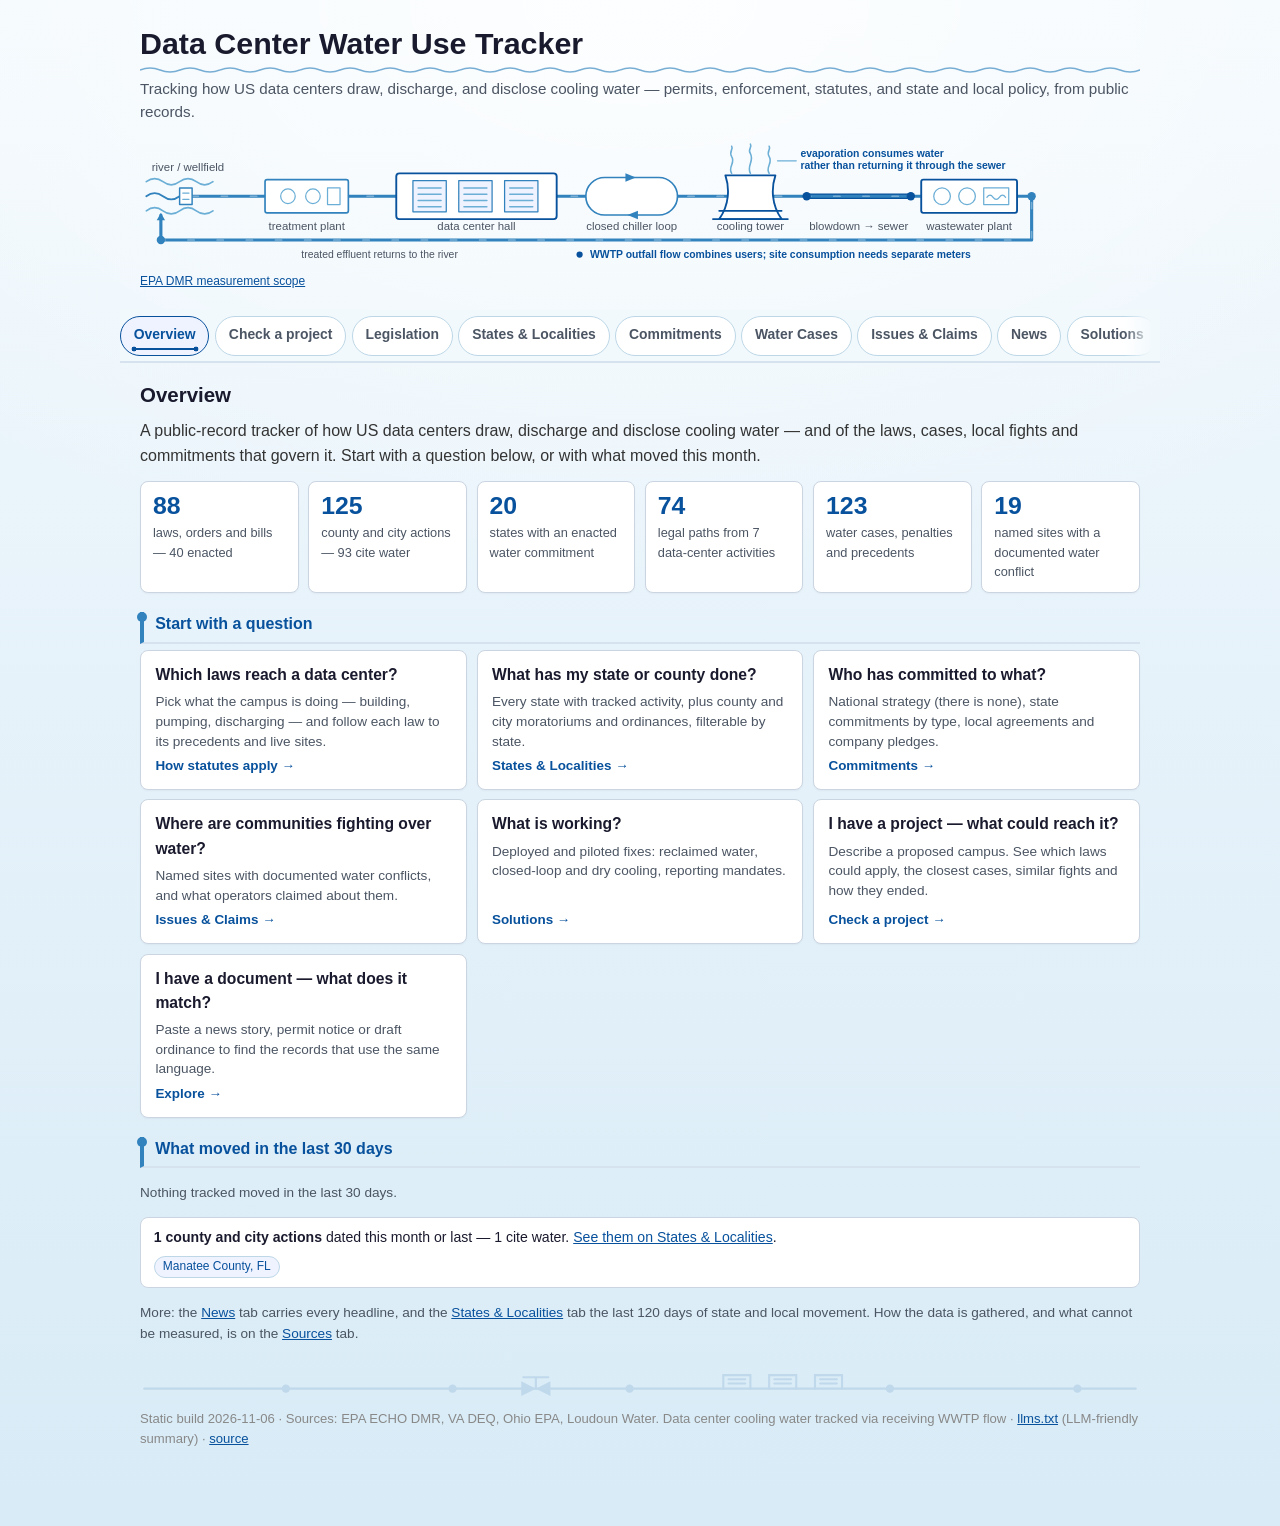
==== commit a210c6a5: "Use neutral factual language in water tracker analysis" ====
--- a/pages/index.html
+++ b/pages/index.html
@@ -2132,17 +2132,17 @@
   <div class="overview" id="overview"><div class="ov-tiles"><a class="ov-tile" href="#panel-legislation"><span class="ov-tile-n">88</span><span class="ov-tile-l">laws, orders and bills — 40 enacted</span></a><a class="ov-tile" href="#panel-states"><span class="ov-tile-n">125</span><span class="ov-tile-l">county and city actions — 93 cite water</span></a><a class="ov-tile" href="#panel-commitments"><span class="ov-tile-n">20</span><span class="ov-tile-l">states with an enacted water commitment</span></a><a class="ov-tile" href="#statute-paths"><span class="ov-tile-n">74</span><span class="ov-tile-l">legal paths from 7 data-center activities</span></a><a class="ov-tile" href="#panel-cwa"><span class="ov-tile-n">123</span><span class="ov-tile-l">water cases, penalties and precedents</span></a><a class="ov-tile" href="#panel-issues"><span class="ov-tile-n">19</span><span class="ov-tile-l">named sites with a documented water conflict</span></a></div><h3 class="solution-cat-header">Start with a question</h3><div class="ov-cards"><a class="ov-card" href="#statute-paths"><span class="ov-q">Which laws reach a data center?</span><span class="ov-a">Pick what the campus is doing — building, pumping, discharging — and follow each law to its precedents and live sites.</span><span class="ov-go">How statutes apply &rarr;</span></a><a class="ov-card" href="#panel-states"><span class="ov-q">What has my state or county done?</span><span class="ov-a">Every state with tracked activity, plus county and city moratoriums and ordinances, filterable by state.</span><span class="ov-go">States &amp; Localities &rarr;</span></a><a class="ov-card" href="#panel-commitments"><span class="ov-q">Who has committed to what?</span><span class="ov-a">National strategy (there is none), state commitments by type, local agreements and company pledges.</span><span class="ov-go">Commitments &rarr;</span></a><a class="ov-card" href="#panel-issues"><span class="ov-q">Where are communities fighting over water?</span><span class="ov-a">Named sites with documented water conflicts, and what operators claimed about them.</span><span class="ov-go">Issues &amp; Claims &rarr;</span></a><a class="ov-card" href="#panel-solutions"><span class="ov-q">What is working?</span><span class="ov-a">Deployed and piloted fixes: reclaimed water, closed-loop and dry cooling, reporting mandates.</span><span class="ov-go">Solutions &rarr;</span></a><a class="ov-card" href="#panel-check"><span class="ov-q">I have a project — what could reach it?</span><span class="ov-a">Describe a proposed campus. See which laws could apply, the closest cases, similar fights and how they ended.</span><span class="ov-go">Check a project &rarr;</span></a><a class="ov-card" href="#panel-explore"><span class="ov-q">I have a document — what does it match?</span><span class="ov-a">Paste a news story, permit notice or draft ordinance to find the records that use the same language.</span><span class="ov-go">Explore &rarr;</span></a></div><h3 class="solution-cat-header">What moved in the last 30 days</h3><p class="ov-empty">Nothing tracked moved in the last 30 days.</p><div class="ov-wave"><p><strong>1 county and city actions</strong> dated this month or last — 1 cite water. <a href="#states-local">See them on States &amp; Localities</a>.</p><div class="ov-chips"><span class="ov-chip is-water">Manatee County, FL</span></div></div><p class="ov-more">More: the <a href="#panel-news">News</a> tab carries every headline, and the <a href="#panel-states">States &amp; Localities</a> tab the last 120 days of state and local movement. How the data is gathered, and what cannot be measured, is on the <a href="#panel-sources">Sources</a> tab.</p></div>
 </section>
 </div>
-  <div class="tabpanel" id="panel-check" role="tabpanel" hidden data-src="tab-check.html?v=407522f819"><p class="tab-loading">Loading Check a project…</p><noscript><p class="tab-noscript">With JavaScript off, this section is a page of its own: <a href="tab-check.html">open Check a project</a>.</p></noscript></div>
-  <div class="tabpanel" id="panel-legislation" role="tabpanel" hidden data-src="tab-legislation.html?v=5f63ba2606"><p class="tab-loading">Loading Legislation…</p><noscript><p class="tab-noscript">With JavaScript off, this section is a page of its own: <a href="tab-legislation.html">open Legislation</a>.</p></noscript></div>
-  <div class="tabpanel" id="panel-states" role="tabpanel" hidden data-src="tab-states.html?v=ad8a9b274d"><p class="tab-loading">Loading States &amp; Localities…</p><noscript><p class="tab-noscript">With JavaScript off, this section is a page of its own: <a href="tab-states.html">open States &amp; Localities</a>.</p></noscript></div>
-  <div class="tabpanel" id="panel-commitments" role="tabpanel" hidden data-src="tab-commitments.html?v=cb5e44971a"><p class="tab-loading">Loading Commitments…</p><noscript><p class="tab-noscript">With JavaScript off, this section is a page of its own: <a href="tab-commitments.html">open Commitments</a>.</p></noscript></div>
-  <div class="tabpanel" id="panel-cwa" role="tabpanel" hidden data-src="tab-cwa.html?v=80fbc010fd"><p class="tab-loading">Loading Water Cases…</p><noscript><p class="tab-noscript">With JavaScript off, this section is a page of its own: <a href="tab-cwa.html">open Water Cases</a>.</p></noscript></div>
-  <div class="tabpanel" id="panel-issues" role="tabpanel" hidden data-src="tab-issues.html?v=55adba1144"><p class="tab-loading">Loading Issues &amp; Claims…</p><noscript><p class="tab-noscript">With JavaScript off, this section is a page of its own: <a href="tab-issues.html">open Issues &amp; Claims</a>.</p></noscript></div>
+  <div class="tabpanel" id="panel-check" role="tabpanel" hidden data-src="tab-check.html?v=245a03ee28"><p class="tab-loading">Loading Check a project…</p><noscript><p class="tab-noscript">With JavaScript off, this section is a page of its own: <a href="tab-check.html">open Check a project</a>.</p></noscript></div>
+  <div class="tabpanel" id="panel-legislation" role="tabpanel" hidden data-src="tab-legislation.html?v=35f8403b74"><p class="tab-loading">Loading Legislation…</p><noscript><p class="tab-noscript">With JavaScript off, this section is a page of its own: <a href="tab-legislation.html">open Legislation</a>.</p></noscript></div>
+  <div class="tabpanel" id="panel-states" role="tabpanel" hidden data-src="tab-states.html?v=15a9b41ebb"><p class="tab-loading">Loading States &amp; Localities…</p><noscript><p class="tab-noscript">With JavaScript off, this section is a page of its own: <a href="tab-states.html">open States &amp; Localities</a>.</p></noscript></div>
+  <div class="tabpanel" id="panel-commitments" role="tabpanel" hidden data-src="tab-commitments.html?v=1d6c6a8e7e"><p class="tab-loading">Loading Commitments…</p><noscript><p class="tab-noscript">With JavaScript off, this section is a page of its own: <a href="tab-commitments.html">open Commitments</a>.</p></noscript></div>
+  <div class="tabpanel" id="panel-cwa" role="tabpanel" hidden data-src="tab-cwa.html?v=381c58312a"><p class="tab-loading">Loading Water Cases…</p><noscript><p class="tab-noscript">With JavaScript off, this section is a page of its own: <a href="tab-cwa.html">open Water Cases</a>.</p></noscript></div>
+  <div class="tabpanel" id="panel-issues" role="tabpanel" hidden data-src="tab-issues.html?v=adb2b4d197"><p class="tab-loading">Loading Issues &amp; Claims…</p><noscript><p class="tab-noscript">With JavaScript off, this section is a page of its own: <a href="tab-issues.html">open Issues &amp; Claims</a>.</p></noscript></div>
   <div class="tabpanel" id="panel-news" role="tabpanel" hidden data-src="tab-news.html?v=acae3806e4"><p class="tab-loading">Loading News…</p><noscript><p class="tab-noscript">With JavaScript off, this section is a page of its own: <a href="tab-news.html">open News</a>.</p></noscript></div>
   <div class="tabpanel" id="panel-solutions" role="tabpanel" hidden data-src="tab-solutions.html?v=313b631e77"><p class="tab-loading">Loading Solutions…</p><noscript><p class="tab-noscript">With JavaScript off, this section is a page of its own: <a href="tab-solutions.html">open Solutions</a>.</p></noscript></div>
-  <div class="tabpanel" id="panel-security" role="tabpanel" hidden data-src="tab-security.html?v=a6f76bac5f"><p class="tab-loading">Loading Security…</p><noscript><p class="tab-noscript">With JavaScript off, this section is a page of its own: <a href="tab-security.html">open Security</a>.</p></noscript></div>
-  <div class="tabpanel" id="panel-sources" role="tabpanel" hidden data-src="tab-sources.html?v=41dfdc09c2"><p class="tab-loading">Loading Sources…</p><noscript><p class="tab-noscript">With JavaScript off, this section is a page of its own: <a href="tab-sources.html">open Sources</a>.</p></noscript></div>
-  <div class="tabpanel" id="panel-explore" role="tabpanel" hidden data-src="tab-explore.html?v=4e783c0be9"><p class="tab-loading">Loading Explore…</p><noscript><p class="tab-noscript">With JavaScript off, this section is a page of its own: <a href="tab-explore.html">open Explore</a>.</p></noscript></div>
+  <div class="tabpanel" id="panel-security" role="tabpanel" hidden data-src="tab-security.html?v=d7ffecb783"><p class="tab-loading">Loading Security…</p><noscript><p class="tab-noscript">With JavaScript off, this section is a page of its own: <a href="tab-security.html">open Security</a>.</p></noscript></div>
+  <div class="tabpanel" id="panel-sources" role="tabpanel" hidden data-src="tab-sources.html?v=c57fde575e"><p class="tab-loading">Loading Sources…</p><noscript><p class="tab-noscript">With JavaScript off, this section is a page of its own: <a href="tab-sources.html">open Sources</a>.</p></noscript></div>
+  <div class="tabpanel" id="panel-explore" role="tabpanel" hidden data-src="tab-explore.html?v=8443e6481a"><p class="tab-loading">Loading Explore…</p><noscript><p class="tab-noscript">With JavaScript off, this section is a page of its own: <a href="tab-explore.html">open Explore</a>.</p></noscript></div>
 
   
 <svg class="footer-motif" viewBox="0 0 960 26" xmlns="http://www.w3.org/2000/svg"
@@ -2165,7 +2165,7 @@
 </g>
 </svg>
 
-  <p class="src-note">Static build 2026-11-03 · Sources: EPA ECHO DMR, VA DEQ, Ohio EPA,
+  <p class="src-note">Static build 2026-11-06 · Sources: EPA ECHO DMR, VA DEQ, Ohio EPA,
   Loudoun Water. Data center cooling water tracked via receiving WWTP flow ·
   <a href="llms.txt">llms.txt</a> (LLM-friendly summary) ·
   <a href="https://github.com/pranava0x0/datacenterwaterusage" target="_blank" rel="noopener">source</a></p>
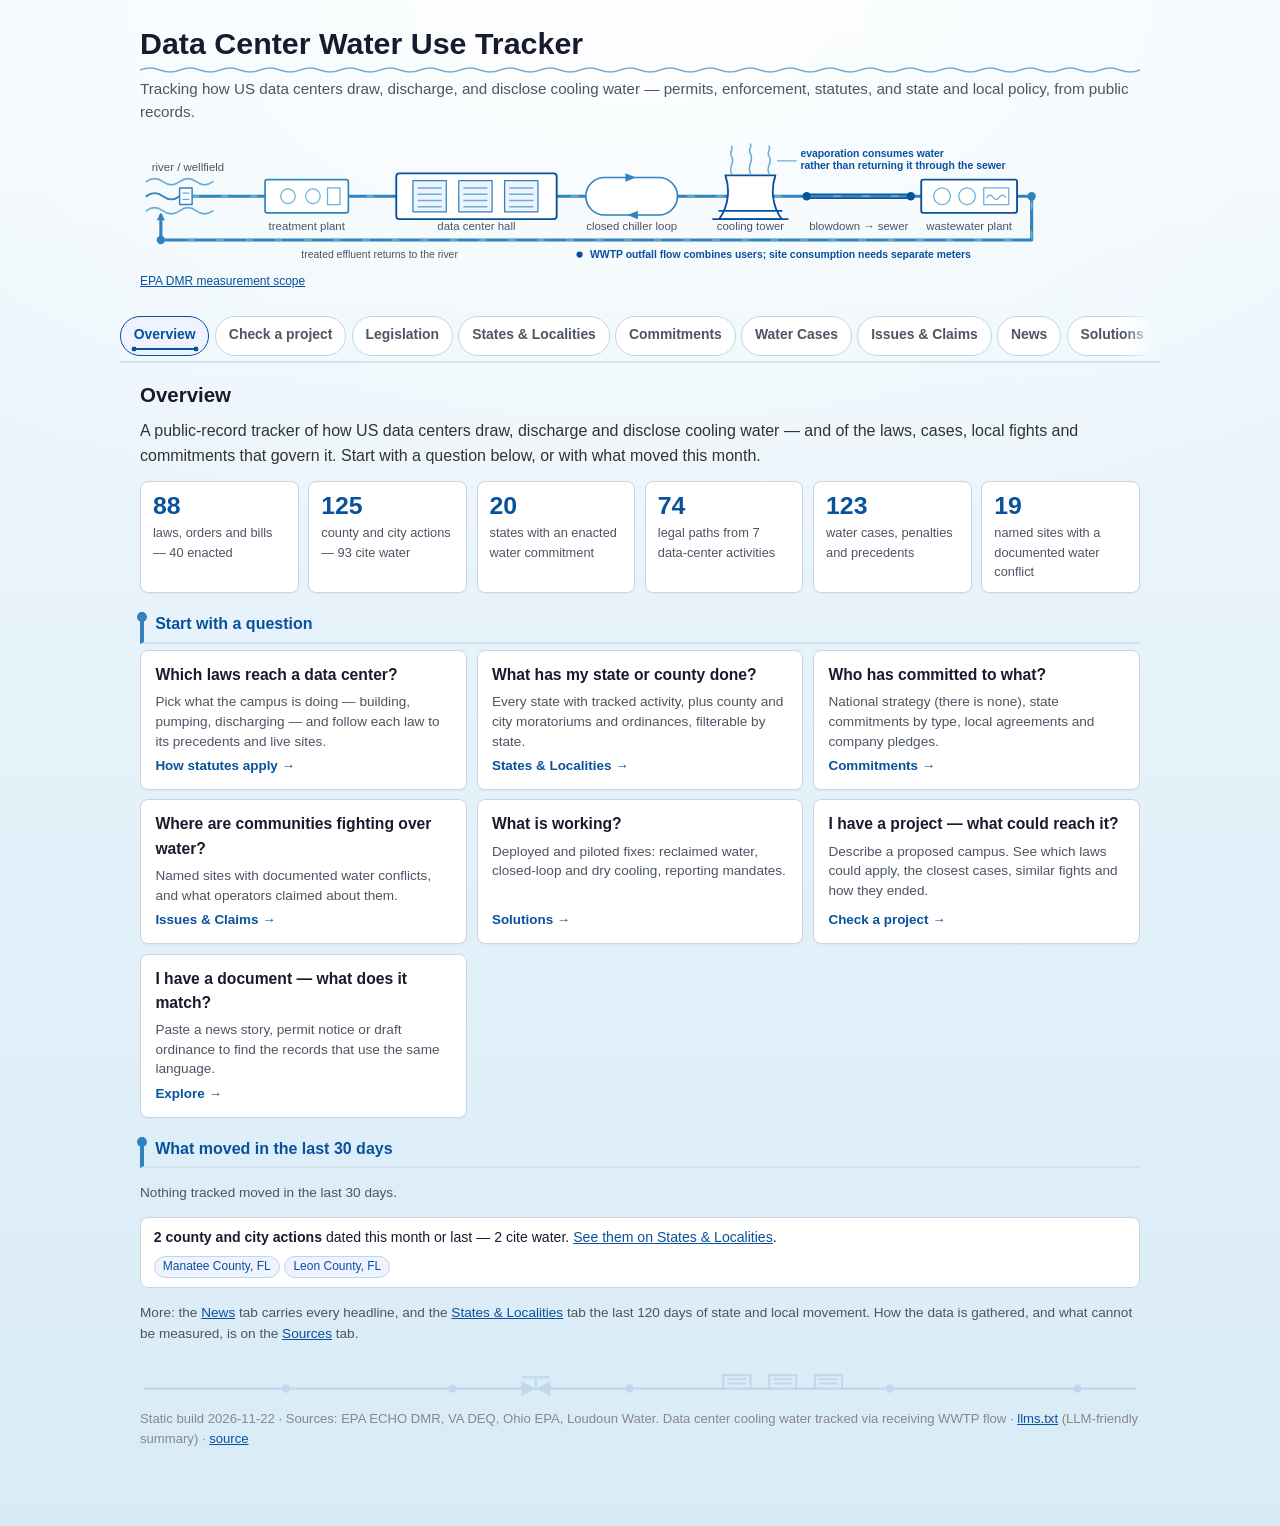
==== commit 88589f13: "Refresh: triage November monitor hits, sync 7 local actions and 12 claims Monitor queue (2026-11-02 " ====
--- a/pages/index.html
+++ b/pages/index.html
@@ -2129,20 +2129,20 @@
 <section class="panel">
   <h2>Overview</h2>
   <p class="lead">A public-record tracker of how US data centers draw, discharge and disclose cooling water — and of the laws, cases, local fights and commitments that govern it. Start with a question below, or with what moved this month.</p>
-  <div class="overview" id="overview"><div class="ov-tiles"><a class="ov-tile" href="#panel-legislation"><span class="ov-tile-n">88</span><span class="ov-tile-l">laws, orders and bills — 40 enacted</span></a><a class="ov-tile" href="#panel-states"><span class="ov-tile-n">125</span><span class="ov-tile-l">county and city actions — 93 cite water</span></a><a class="ov-tile" href="#panel-commitments"><span class="ov-tile-n">20</span><span class="ov-tile-l">states with an enacted water commitment</span></a><a class="ov-tile" href="#statute-paths"><span class="ov-tile-n">74</span><span class="ov-tile-l">legal paths from 7 data-center activities</span></a><a class="ov-tile" href="#panel-cwa"><span class="ov-tile-n">123</span><span class="ov-tile-l">water cases, penalties and precedents</span></a><a class="ov-tile" href="#panel-issues"><span class="ov-tile-n">19</span><span class="ov-tile-l">named sites with a documented water conflict</span></a></div><h3 class="solution-cat-header">Start with a question</h3><div class="ov-cards"><a class="ov-card" href="#statute-paths"><span class="ov-q">Which laws reach a data center?</span><span class="ov-a">Pick what the campus is doing — building, pumping, discharging — and follow each law to its precedents and live sites.</span><span class="ov-go">How statutes apply &rarr;</span></a><a class="ov-card" href="#panel-states"><span class="ov-q">What has my state or county done?</span><span class="ov-a">Every state with tracked activity, plus county and city moratoriums and ordinances, filterable by state.</span><span class="ov-go">States &amp; Localities &rarr;</span></a><a class="ov-card" href="#panel-commitments"><span class="ov-q">Who has committed to what?</span><span class="ov-a">National strategy (there is none), state commitments by type, local agreements and company pledges.</span><span class="ov-go">Commitments &rarr;</span></a><a class="ov-card" href="#panel-issues"><span class="ov-q">Where are communities fighting over water?</span><span class="ov-a">Named sites with documented water conflicts, and what operators claimed about them.</span><span class="ov-go">Issues &amp; Claims &rarr;</span></a><a class="ov-card" href="#panel-solutions"><span class="ov-q">What is working?</span><span class="ov-a">Deployed and piloted fixes: reclaimed water, closed-loop and dry cooling, reporting mandates.</span><span class="ov-go">Solutions &rarr;</span></a><a class="ov-card" href="#panel-check"><span class="ov-q">I have a project — what could reach it?</span><span class="ov-a">Describe a proposed campus. See which laws could apply, the closest cases, similar fights and how they ended.</span><span class="ov-go">Check a project &rarr;</span></a><a class="ov-card" href="#panel-explore"><span class="ov-q">I have a document — what does it match?</span><span class="ov-a">Paste a news story, permit notice or draft ordinance to find the records that use the same language.</span><span class="ov-go">Explore &rarr;</span></a></div><h3 class="solution-cat-header">What moved in the last 30 days</h3><p class="ov-empty">Nothing tracked moved in the last 30 days.</p><div class="ov-wave"><p><strong>1 county and city actions</strong> dated this month or last — 1 cite water. <a href="#states-local">See them on States &amp; Localities</a>.</p><div class="ov-chips"><span class="ov-chip is-water">Manatee County, FL</span></div></div><p class="ov-more">More: the <a href="#panel-news">News</a> tab carries every headline, and the <a href="#panel-states">States &amp; Localities</a> tab the last 120 days of state and local movement. How the data is gathered, and what cannot be measured, is on the <a href="#panel-sources">Sources</a> tab.</p></div>
+  <div class="overview" id="overview"><div class="ov-tiles"><a class="ov-tile" href="#panel-legislation"><span class="ov-tile-n">88</span><span class="ov-tile-l">laws, orders and bills — 40 enacted</span></a><a class="ov-tile" href="#panel-states"><span class="ov-tile-n">125</span><span class="ov-tile-l">county and city actions — 93 cite water</span></a><a class="ov-tile" href="#panel-commitments"><span class="ov-tile-n">20</span><span class="ov-tile-l">states with an enacted water commitment</span></a><a class="ov-tile" href="#statute-paths"><span class="ov-tile-n">74</span><span class="ov-tile-l">legal paths from 7 data-center activities</span></a><a class="ov-tile" href="#panel-cwa"><span class="ov-tile-n">123</span><span class="ov-tile-l">water cases, penalties and precedents</span></a><a class="ov-tile" href="#panel-issues"><span class="ov-tile-n">19</span><span class="ov-tile-l">named sites with a documented water conflict</span></a></div><h3 class="solution-cat-header">Start with a question</h3><div class="ov-cards"><a class="ov-card" href="#statute-paths"><span class="ov-q">Which laws reach a data center?</span><span class="ov-a">Pick what the campus is doing — building, pumping, discharging — and follow each law to its precedents and live sites.</span><span class="ov-go">How statutes apply &rarr;</span></a><a class="ov-card" href="#panel-states"><span class="ov-q">What has my state or county done?</span><span class="ov-a">Every state with tracked activity, plus county and city moratoriums and ordinances, filterable by state.</span><span class="ov-go">States &amp; Localities &rarr;</span></a><a class="ov-card" href="#panel-commitments"><span class="ov-q">Who has committed to what?</span><span class="ov-a">National strategy (there is none), state commitments by type, local agreements and company pledges.</span><span class="ov-go">Commitments &rarr;</span></a><a class="ov-card" href="#panel-issues"><span class="ov-q">Where are communities fighting over water?</span><span class="ov-a">Named sites with documented water conflicts, and what operators claimed about them.</span><span class="ov-go">Issues &amp; Claims &rarr;</span></a><a class="ov-card" href="#panel-solutions"><span class="ov-q">What is working?</span><span class="ov-a">Deployed and piloted fixes: reclaimed water, closed-loop and dry cooling, reporting mandates.</span><span class="ov-go">Solutions &rarr;</span></a><a class="ov-card" href="#panel-check"><span class="ov-q">I have a project — what could reach it?</span><span class="ov-a">Describe a proposed campus. See which laws could apply, the closest cases, similar fights and how they ended.</span><span class="ov-go">Check a project &rarr;</span></a><a class="ov-card" href="#panel-explore"><span class="ov-q">I have a document — what does it match?</span><span class="ov-a">Paste a news story, permit notice or draft ordinance to find the records that use the same language.</span><span class="ov-go">Explore &rarr;</span></a></div><h3 class="solution-cat-header">What moved in the last 30 days</h3><p class="ov-empty">Nothing tracked moved in the last 30 days.</p><div class="ov-wave"><p><strong>2 county and city actions</strong> dated this month or last — 2 cite water. <a href="#states-local">See them on States &amp; Localities</a>.</p><div class="ov-chips"><span class="ov-chip is-water">Manatee County, FL</span><span class="ov-chip is-water">Leon County, FL</span></div></div><p class="ov-more">More: the <a href="#panel-news">News</a> tab carries every headline, and the <a href="#panel-states">States &amp; Localities</a> tab the last 120 days of state and local movement. How the data is gathered, and what cannot be measured, is on the <a href="#panel-sources">Sources</a> tab.</p></div>
 </section>
 </div>
-  <div class="tabpanel" id="panel-check" role="tabpanel" hidden data-src="tab-check.html?v=245a03ee28"><p class="tab-loading">Loading Check a project…</p><noscript><p class="tab-noscript">With JavaScript off, this section is a page of its own: <a href="tab-check.html">open Check a project</a>.</p></noscript></div>
-  <div class="tabpanel" id="panel-legislation" role="tabpanel" hidden data-src="tab-legislation.html?v=35f8403b74"><p class="tab-loading">Loading Legislation…</p><noscript><p class="tab-noscript">With JavaScript off, this section is a page of its own: <a href="tab-legislation.html">open Legislation</a>.</p></noscript></div>
-  <div class="tabpanel" id="panel-states" role="tabpanel" hidden data-src="tab-states.html?v=15a9b41ebb"><p class="tab-loading">Loading States &amp; Localities…</p><noscript><p class="tab-noscript">With JavaScript off, this section is a page of its own: <a href="tab-states.html">open States &amp; Localities</a>.</p></noscript></div>
-  <div class="tabpanel" id="panel-commitments" role="tabpanel" hidden data-src="tab-commitments.html?v=1d6c6a8e7e"><p class="tab-loading">Loading Commitments…</p><noscript><p class="tab-noscript">With JavaScript off, this section is a page of its own: <a href="tab-commitments.html">open Commitments</a>.</p></noscript></div>
+  <div class="tabpanel" id="panel-check" role="tabpanel" hidden data-src="tab-check.html?v=34fdea44e2"><p class="tab-loading">Loading Check a project…</p><noscript><p class="tab-noscript">With JavaScript off, this section is a page of its own: <a href="tab-check.html">open Check a project</a>.</p></noscript></div>
+  <div class="tabpanel" id="panel-legislation" role="tabpanel" hidden data-src="tab-legislation.html?v=bab3294a5f"><p class="tab-loading">Loading Legislation…</p><noscript><p class="tab-noscript">With JavaScript off, this section is a page of its own: <a href="tab-legislation.html">open Legislation</a>.</p></noscript></div>
+  <div class="tabpanel" id="panel-states" role="tabpanel" hidden data-src="tab-states.html?v=47871a48f2"><p class="tab-loading">Loading States &amp; Localities…</p><noscript><p class="tab-noscript">With JavaScript off, this section is a page of its own: <a href="tab-states.html">open States &amp; Localities</a>.</p></noscript></div>
+  <div class="tabpanel" id="panel-commitments" role="tabpanel" hidden data-src="tab-commitments.html?v=ba9f656467"><p class="tab-loading">Loading Commitments…</p><noscript><p class="tab-noscript">With JavaScript off, this section is a page of its own: <a href="tab-commitments.html">open Commitments</a>.</p></noscript></div>
   <div class="tabpanel" id="panel-cwa" role="tabpanel" hidden data-src="tab-cwa.html?v=381c58312a"><p class="tab-loading">Loading Water Cases…</p><noscript><p class="tab-noscript">With JavaScript off, this section is a page of its own: <a href="tab-cwa.html">open Water Cases</a>.</p></noscript></div>
-  <div class="tabpanel" id="panel-issues" role="tabpanel" hidden data-src="tab-issues.html?v=adb2b4d197"><p class="tab-loading">Loading Issues &amp; Claims…</p><noscript><p class="tab-noscript">With JavaScript off, this section is a page of its own: <a href="tab-issues.html">open Issues &amp; Claims</a>.</p></noscript></div>
+  <div class="tabpanel" id="panel-issues" role="tabpanel" hidden data-src="tab-issues.html?v=aaa74b140b"><p class="tab-loading">Loading Issues &amp; Claims…</p><noscript><p class="tab-noscript">With JavaScript off, this section is a page of its own: <a href="tab-issues.html">open Issues &amp; Claims</a>.</p></noscript></div>
   <div class="tabpanel" id="panel-news" role="tabpanel" hidden data-src="tab-news.html?v=acae3806e4"><p class="tab-loading">Loading News…</p><noscript><p class="tab-noscript">With JavaScript off, this section is a page of its own: <a href="tab-news.html">open News</a>.</p></noscript></div>
   <div class="tabpanel" id="panel-solutions" role="tabpanel" hidden data-src="tab-solutions.html?v=313b631e77"><p class="tab-loading">Loading Solutions…</p><noscript><p class="tab-noscript">With JavaScript off, this section is a page of its own: <a href="tab-solutions.html">open Solutions</a>.</p></noscript></div>
   <div class="tabpanel" id="panel-security" role="tabpanel" hidden data-src="tab-security.html?v=d7ffecb783"><p class="tab-loading">Loading Security…</p><noscript><p class="tab-noscript">With JavaScript off, this section is a page of its own: <a href="tab-security.html">open Security</a>.</p></noscript></div>
   <div class="tabpanel" id="panel-sources" role="tabpanel" hidden data-src="tab-sources.html?v=c57fde575e"><p class="tab-loading">Loading Sources…</p><noscript><p class="tab-noscript">With JavaScript off, this section is a page of its own: <a href="tab-sources.html">open Sources</a>.</p></noscript></div>
-  <div class="tabpanel" id="panel-explore" role="tabpanel" hidden data-src="tab-explore.html?v=8443e6481a"><p class="tab-loading">Loading Explore…</p><noscript><p class="tab-noscript">With JavaScript off, this section is a page of its own: <a href="tab-explore.html">open Explore</a>.</p></noscript></div>
+  <div class="tabpanel" id="panel-explore" role="tabpanel" hidden data-src="tab-explore.html?v=4cc36973b0"><p class="tab-loading">Loading Explore…</p><noscript><p class="tab-noscript">With JavaScript off, this section is a page of its own: <a href="tab-explore.html">open Explore</a>.</p></noscript></div>
 
   
 <svg class="footer-motif" viewBox="0 0 960 26" xmlns="http://www.w3.org/2000/svg"
@@ -2165,7 +2165,7 @@
 </g>
 </svg>
 
-  <p class="src-note">Static build 2026-11-06 · Sources: EPA ECHO DMR, VA DEQ, Ohio EPA,
+  <p class="src-note">Static build 2026-11-22 · Sources: EPA ECHO DMR, VA DEQ, Ohio EPA,
   Loudoun Water. Data center cooling water tracked via receiving WWTP flow ·
   <a href="llms.txt">llms.txt</a> (LLM-friendly summary) ·
   <a href="https://github.com/pranava0x0/datacenterwaterusage" target="_blank" rel="noopener">source</a></p>
@@ -2174,7 +2174,7 @@
 <svg width="11" height="11" viewBox="0 0 12 12" aria-hidden="true" focusable="false">
 <path d="M2 7.5 L6 3.5 L10 7.5" fill="none" stroke="currentColor" stroke-width="1.8"
       stroke-linecap="round" stroke-linejoin="round"/></svg>Top</button>
-<script type="application/json" id="tab-anchors">{"check":["docket-dataset","example-amazon-wharton-county-tx-2026","example-big-sky-broadview-mt-2026","example-bt-aycock-princeton-tx-2026","example-cedar-creek-lake-tx-2026","example-project-blue-wells-tucson-az-2026","example-vantage-port-washington-wi-2026","pcheck-clear","pcheck-export","pcheck-facets","pcheck-facets-n","pcheck-mgd","pcheck-mw","pcheck-output","pcheck-read","pcheck-run","pcheck-state","pcheck-status","pcheck-strings","pcheck-text","pcheck-worked","project-check","project-data"],"legislation":["bill-al-sb-270","bill-ca-ab-1577","bill-ca-ab-2469","bill-ca-ab-2619","bill-ca-ab-93","bill-ca-sb-887","bill-co-sb26-102","bill-ct-sb-245","bill-denver-cb-26-0431","bill-fl-sb-484","bill-ga-sb-421","bill-ia-hf-2447","bill-ia-hf-2690","bill-id-h-895","bill-id-h-897","bill-il-sb-3830-power-act","bill-il-sb-4016-hb-5513","bill-in-hb-1043","bill-in-sb-79","bill-ks-sb-400","bill-ks-sb-98","bill-ky-eo-2026-494","bill-la-eo-26-058","bill-loudoun-county-zoam-2025","bill-ma-eo-658","bill-md-hb-270-sb-116","bill-me-eo-2026-04-data-center-advisory-council","bill-me-ld-307","bill-mi-sb-1018-1020","bill-mi-sb-1046-1050","bill-mi-sb-762","bill-mn-hf-16","bill-nc-hb-1063","bill-ne-eo-26-17","bill-nj-s3379","bill-nv-eo-2026-005","bill-ny-dps-data-center-impact-report-eo-62","bill-ny-eo-62","bill-ny-s10642-a11560","bill-ny-s6394-a9086","bill-ny-s9144-a10141","bill-oh-epa-ohd000001-draft-general-permit","bill-oh-hb-706","bill-oh-hb-784","bill-oh-sb-378","bill-or-2026-state-land-data-center-pause","bill-or-hb-3546","bill-pa-eo-2026-05","bill-pa-hb-2150","bill-pa-hb-2246","bill-prince-george-s-county-md-cb-2026-data-center-moratorium","bill-qts-richmond-technology-park-dc5-fast-41","bill-santa-fe-county-nm-data-center-moratorium","bill-sc-h-4583","bill-sc-hb-4583","bill-sc-s-724","bill-sd-sb-135","bill-tx-eo-2026-08-data-center-audit","bill-tx-puc-energy-and-water-use-survey-data-centers","bill-tx-sb-6","bill-us-ai-action-plan-2025","bill-us-eo-14318","bill-us-h-r-2940-advancing-water-reuse-act","bill-us-hr-5332","bill-us-hr-6984","bill-us-hr-7066","bill-us-hr-8488","bill-us-ndaa-fy2026-sec-1531-p-l-119-60","bill-us-s-3682","bill-us-s-4213","bill-us-s-4214","bill-us-s-5054","bill-ut-eo-2026-03","bill-ut-hb-76","bill-va-deq-eastern-virginia-groundwater-study","bill-va-deq-waterworks-data-center-reporting-regulations","bill-va-eo-22-2026","bill-va-hb-496-sb-553","bill-va-sb-417","bill-vt-h-727","bill-wa-hb-2515","bill-washington-county-md-data-center-moratorium","bill-wi-ab-840-sb-843","bill-wrda-2026-h-r-9497","bill-wv-hb-4832","bill-wv-hb-4983","bill-wy-eo-2026-03","bill-york-county-sc-data-center-moratorium","leg-bills","leg-count"],"states":["dccb-anderson-county-sc-2026-08","dccb-anniston-al-2026-08","dccb-archuleta-county-co-2026-06","dccb-asbury-ia-2026-07","dccb-augusta-ga-2026-06","dccb-baltimore-city-2026-05","dccb-bangor-city-2026-04","dccb-bellevue-wi-2026-08","dccb-birmingham-city-2026-03","dccb-bloomingdale-ga-2026-08","dccb-bloomington-normal-il-2026-06","dccb-boise-id-2026-05","dccb-boone-county-in-2026-06","dccb-boulder-county-co-2026-06","dccb-broomfield-city-2026-07","dccb-cave-city-ky-2026-05","dccb-charlotte-city-2026-06","dccb-chatham-county-ga-2026-09","dccb-chesterfield-county-sc-2026-05","dccb-cheyenne-wy-2026-06","dccb-citrus-county-fl-2026-05","dccb-clay-county-fl-2026-06","dccb-cleveland-city-2026-04","dccb-coachella-ca-2026-08","dccb-colleton-county-sc-2026-05","dccb-colquitt-county-ga-2026-06","dccb-council-bluffs-city-2026-06","dccb-coweta-county-ga-2026-06","dccb-dekalb-county-ga-2025-12","dccb-denver-city-2026-05","dccb-dougherty-county-ga-2026-07","dccb-dubuque-county-ia-2026-06","dccb-durham-county-nc-2026-08","dccb-eagan-city-2026-02","dccb-escondido-ca-2026-08","dccb-fayetteville-ga-city-2026-03","dccb-foley-al-2026-09","dccb-garfield-township-mi-2026-08","dccb-greenfield-ma-2026-07","dccb-greensboro-nc-2026-08","dccb-greenwood-county-sc-2026-06","dccb-harpersville-al-2026-08","dccb-harvey-county-ks-2026-01","dccb-henderson-nv-2026-06","dccb-henderson-nv-2026-07","dccb-hernando-county-fl-2026-06","dccb-hill-county-tx-2024-04","dccb-hood-county-tx-2026-02","dccb-imperial-county-ca-2026-06","dccb-indianapolis-in-2024-10","dccb-indianapolis-in-2026-07","dccb-indio-ca-2026-06","dccb-iron-county-ut-2026-06","dccb-jackson-county-fl-2026-06","dccb-jackson-ms-2026-07","dccb-jefferson-county-co-2026-05","dccb-lake-county-fl-2026-06","dccb-lakeland-fl-2026-08","dccb-lansing-mi-2026-07","dccb-larimer-county-co-2026-01","dccb-leon-county-fl-2026-09","dccb-levy-county-fl-2026-09","dccb-lexington-ky-2026-06","dccb-lima-oh-2026-09","dccb-lincoln-county-ne-2026-07","dccb-linn-county-ia-2026-07","dccb-longmont-city-2026-06","dccb-loudoun-county-leesburg-va-2026-06","dccb-madison-city-2026-01","dccb-manatee-county-fl-2026-09","dccb-manitowoc-county-wi-2026-06","dccb-mankato-mn-2026-07","dccb-marion-county-fl-2026-09","dccb-marshall-county-in-2026-04","dccb-marysville-wa-2026-07","dccb-mattoon-il-2026-09","dccb-mcdonald-oh-2026-09","dccb-mercer-county-ky-2026-08","dccb-meridian-township-mi-2024-11","dccb-minneapolis-city-2026-05","dccb-monterey-park-ca-2026-05","dccb-montgomery-county-md-2026-07","dccb-monument-city-2026-07","dccb-new-albany-in-2026-06","dccb-new-orleans-city-2026-01","dccb-newberry-county-sc-2026-06","dccb-okc-city-2026-04","dccb-oklahoma-county-ok-2026-04","dccb-oneida-county-wi-2026-07","dccb-orangetown-ny-2026-08","dccb-orion-township-mi-2026-06","dccb-pasco-county-fl-2026-06","dccb-philadelphia-pa-2026-05","dccb-prince-georges-county-md-2026-07","dccb-pulaski-county-ar-2024-07","dccb-reno-city-2026-05","dccb-richmond-ca-2026-09","dccb-santa-fe-county-nm-2026-07","dccb-sarasota-county-fl-2026-07","dccb-savannah-ga-2026-08","dccb-seattle-city-2026-06","dccb-smithfield-town-2026-05","dccb-socorro-county-nm-2026-05","dccb-spartanburg-county-sc-2026-06","dccb-spokane-city-2026-06","dccb-st-charles-city-2025-08","dccb-st-charles-county-mo-2026-07","dccb-sterling-heights-city-2026-02","dccb-surry-county-nc-2026-07","dccb-taylor-county-fl-2026-07","dccb-tulsa-city-2026-03","dccb-washington-county-md-2026-06","dccb-washington-township-macomb-mi-2024-03","dccb-westover-al-2026-08","dccb-woodburn-or-2026-09","dccb-woodbury-mn-2026-09","dccb-woodland-park-city-2026-07","dccb-zephyrhills-fl-2026-06","direct-athens-clarke-county-ga-2025-12","direct-austin-county-tx-2026-07","direct-elkhart-in-2026-08","direct-fort-worth-tx-2026-08","direct-gilroy-ca-2026-09","direct-lochbuie-co-2026-07","direct-palm-beach-county-fl-2026-09","la-count","la-state","la-water","local-actions-table","states-local","states-rollup","states-whatsnew"],"commitments":["commitment-dona-ana-nm-project-jupiter-2025","commitment-douglas-county-ga-google-reuse-2012","commitment-eu-data-centre-rating-scheme-2024","commitment-eu-water-resilience-strategy-2025","commitment-fort-wayne-in-east-transmission-main","commitment-frederick-county-md-quantum-cba-2026","commitment-lancaster-pa-coreweave-cba-2025","commitment-loudoun-va-reclaimed-water-program","commitment-mount-pleasant-wi-microsoft-agreement-2023","commitment-pima-county-project-blue-moa-2025","commitment-quincy-wa-reuse-utility-2021","commitment-saline-township-mi-consent-judgment-2025","commitment-sg-green-data-centre-roadmap-2024","commitment-us-epa-wrap-2","commitment-us-usgs-national-water-availability-2025","commitments","commitments-companies","commitments-local","commitments-national","commitments-states"],"cwa":["cwa-3M-TSCA-8e-PFAS-2006","cwa-AWS-LakeAnnaVA-VPDES-cooling-discharge-2026","cwa-Agri-Star-Postville-IA-2024-2025","cwa-Agua-Caliente-v-CVWD-2017","cwa-Amazon-Boardman-OR-nitrate-2026","cwa-Amazon-NewCarlisle-IN-wetlands-2025","cwa-American-Zinc-Recycling-Palmerton-2021","cwa-Aransas-Project-v-Shaw-2014","cwa-Atlanta-RMClayton-CRK-2024-2026","cwa-Atlas-ProjectSail-Coweta-GA-2026","cwa-Bessemer-AL-Hyperscale-WaterSupply-2025","cwa-BlueRidgeProject-NewRiver-WSR-1976","cwa-Brayton-Point-Dominion-2003-2007","cwa-CERF-v-Naples-9thCir-2024","cwa-CJTGroup-Georgia-PWS-disinfectant-emergency-2024","cwa-CTS-Corp-v-Waldburger-2014","cwa-Cahokia-Heights-2024","cwa-California-v-FERC-1990","cwa-Charlotte-NC-drought-datacenter-moratorium-2026","cwa-Chemours-MultiState-PFAS-TSCA-CWA-RCRA-2026","cwa-Chemours-Washington-Works-PFAS-2023","cwa-Cleveland-Cliffs-Burns-Harbor-2022","cwa-Constellation-CraneCleanEnergy-SRBC-NRC-PA-2026","cwa-CorpusChristi-SintonTX-EvangelineAquifer-wells-2026","cwa-County-of-Maui-v-Hawaii-Wildlife-Fund-2020","cwa-DRBC-Fracking-Ban-2021","cwa-Denali-Water-Solutions-2024","cwa-DuPont-WashingtonWorks-PFOA-2005-2009","cwa-ELF-v-SWRCB-2018","cwa-EPA-UIC-ClassV-MotorVehicleWells-1999","cwa-Edwards-Aquifer-Authority-v-Day-2012","cwa-Edwards-Aquifer-SoleSource-Designation-1975","cwa-Energix-VA-2024","cwa-Entergy-v-Riverkeeper-2009","cwa-Flint-MI-SDWA-1431-2016","cwa-FortSmith-AR-sewer-CD-mod-2026","cwa-Foxconn-Racine-GreatLakesCompact-Diversion-2019","cwa-Friendswood-v-Smith-Southwest-1978","cwa-Google-Berkeley-SC-Middendorf-aquifer-2019","cwa-Google-FortWayneIN-isolated-wetland-permit-2025","cwa-Google-LittleRock-AR-2026","cwa-Google-ProjectLoch-VA-2026","cwa-Google-ProjectRaspberry-VA-2026","cwa-Google-Stillwater-OK-stormwater-2025","cwa-Google-VanBurenTownship-MI-wetlands-2026","cwa-Greenidge-SenecaLake-NY-2025","cwa-Guam-Waterworks-2024","cwa-Hailiang-Copper-TX-2023","cwa-Hanover-Foods-2025","cwa-HomerCity-IndianaCounty-PA-NPDES-2026","cwa-Hughes-River-Watershed-Conservancy-v-Glickman-1996","cwa-Hyponex-Scotts-OH-2024","cwa-InRe-MDL1824-TriState-WaterRights-2011","cwa-Interfaith-v-Honeywell-RCRA-2003-2005","cwa-Jersey-City-MUA-2025","cwa-JohnsHopkins-DSAI-Baltimore-2025","cwa-Lake-Beulah-v-DNR-2011","cwa-Lewis-v-United-States-5th-Cir-2023","cwa-Loper-Bright-Enterprises-v-Raimondo-2024","cwa-MCEA-PineIsland-MN-ProjectSkyway-2026","cwa-MCWC-v-Nestle-Waters-2007","cwa-MDC-Hartford-CT-CSO-2025","cwa-Maui-remand-DHaw-2021","cwa-Meta-Cheyenne-WY-reclaimed-contamination-2026","cwa-Meta-MorganCo-GA-investigation-2026","cwa-Meta-NewtonCountyGA-well-failures-2018-2025","cwa-Meta-RichlandParish-LA-WaterSupply-2025","cwa-Microsoft-Boydton-VA-2023","cwa-Microsoft-CaledoniaWI-rezoning-withdrawal-2025","cwa-Microsoft-MountPleasantWI-wetland-individual-permit-2024","cwa-MilwaukeeRiverkeeper-RacineWI-water-records-suit-2025","cwa-Mississippi-v-Tennessee-2021","cwa-National-Audubon-v-Superior-Court-1983","cwa-NidecElesys-Americas-EPCRA-TRI-GA-2024","cwa-Norfolk-Southern-East-Palestine-2024","cwa-Nscale-MasonCounty-WV-2026","cwa-Oklahoma-v-Tyson-IRW-2005-2025","cwa-Pacific-Seafood-OR-2026","cwa-Pactiv-Evergreen-Canton-NC-2023-2024","cwa-Panda-Power-Funds-SRBC-Penalty-2016","cwa-Plains-Pipeline-Santa-Barbara-2020","cwa-PortOfMorrow-DEQ-OR-2024","cwa-PortOfTacoma-v-PugetSoundkeeper-9thCir-2024","cwa-ProjectBlue-Tucson-AMES-2026","cwa-QTS-CedarRapids-IA-2025","cwa-QTS-Fayette-GA-unbilled-water-2026","cwa-QTS-Fayetteville-GA-2024","cwa-QuantumLoophole-FrederickMD-boring-discharges-2022-2024","cwa-Rapanos-v-United-States-2006","cwa-Reading-WWTP-2024","cwa-Republic-Steel-OH-2024","cwa-Rowan-ProjectCinco-Medina-TX-2025","cwa-SDC-ATLA-DouglasCounty-GA-404-401-2025","cwa-SF-EPA-end-result-2025","cwa-Sackett-v-EPA-2023","cwa-Sailfish-HoodCountyTX-ComancheCircle-aquifer-moratorium-2025-2026","cwa-SierraClub-WVDEP-401-2023","cwa-Smithfield-Pagan-River-1997","cwa-Southeastern-Fed-Power-Customers-v-Geren-2008","cwa-SpaceX-Starbase-TX-2024","cwa-Sporhase-v-Nebraska-1982","cwa-SteelCo-v-CitizensForBetterEnvironment-1998","cwa-Swanson-v-Marin-MWD-1976","cwa-Swift-Beef-Grand-Island-2011","cwa-TSCA-PFAS-Reporting-Rule-2023","cwa-TransGas-AdamsFork-WV-2025","cwa-Trinity-American-v-EPA-SDWA-1431-1998","cwa-Tyco-BASF-PFAS-AFFF-PWS-2024","cwa-Tyson-Sedalia-2003","cwa-US-v-Alisal-Water-Corp-2005","cwa-US-v-Bestfoods-1998","cwa-US-v-Klamath-Drainage-District-2025","cwa-US-v-Republic-Steel-RHA-1960","cwa-USACE-NWP39-DataCenters-2026","cwa-Vineyard-v-Rancho-Cordova-2007","cwa-Waiahole-Ditch-2000","cwa-Wangusi-v-Amazon-Web-Services-VA-2026","cwa-Westchester-JointWaterWorks-NY-SDWA-filtration-2024","cwa-Winters-v-United-States-1908","cwa-Wynja-Feedlot-IA-CAFO-2025","cwa-Youngstown-OH-CSO-2025","cwa-Yuengling-Pottsville-2016","cwa-cases","cwa-count","cwa-potential","cwa-recent","cwa-xAI-Colossus-Memphis-TN-2026","panel-cwa-p1","panel-cwa-p2","panel-cwa-p3","panel-cwa-paths","path-build-cwa-401-certification","path-build-cwa-402-construction-stormwater","path-build-cwa-404-dredge-fill","path-build-cwa-505-citizen-suit","path-build-nepa-hard-look-seis","path-build-rha-10-structures","path-build-sdwa-1424e-sole-source-aquifer","path-build-sdwa-1431-emergency","path-build-sdwa-source-water-protection","path-build-sepa-review-injunction","path-build-sepa-supply-adequacy","path-build-wsr-7-hydropower-bar","path-chemicals-cercla-107-operator-liability","path-chemicals-cercla-repose-preemption","path-chemicals-cwa-311-spills","path-chemicals-cwa-402-industrial-stormwater","path-chemicals-epcra-312-past-violation-standing","path-chemicals-epcra-313-tri-reporting","path-chemicals-rcra-7002-7003-endangerment","path-chemicals-sdwa-1431-emergency","path-chemicals-sdwa-source-water-protection","path-chemicals-tsca-8a7-pfas-reporting","path-chemicals-tsca-8e-substantial-risk","path-discharge-cwa-303-wqs","path-discharge-cwa-307-pretreatment","path-discharge-cwa-316-cooling","path-discharge-cwa-402-industrial-stormwater","path-discharge-cwa-402-maui-groundwater","path-discharge-cwa-402-npdes","path-discharge-cwa-505-citizen-suit","path-discharge-rha-10-structures","path-discharge-sdwa-uic-classv","path-disclose-epcra-312-past-violation-standing","path-disclose-epcra-313-tri-reporting","path-disclose-sl-greenwashing-udap","path-power-basin-drbc-srbc-withdrawal-authority","path-power-cwa-316-cooling","path-power-cwa-402-npdes","path-power-fpa-license-flow-preemption","path-power-nepa-federal-financing-review","path-power-nepa-hard-look-seis","path-power-wsr-7-hydropower-bar","path-supply-basin-glc-diversion","path-supply-gwmgmt-az-ama","path-supply-ptd-reopener","path-supply-recl-contract-controls-delivery","path-supply-sdwa-pws-compliance","path-supply-sepa-supply-adequacy","path-supply-tribal-winters","path-supply-util-shortage-moratorium","path-supply-wsa-reallocation-and-alteration","path-supply-xfer-area-of-origin","path-withdraw-basin-drbc-srbc-withdrawal-authority","path-withdraw-basin-glc-diversion","path-withdraw-cl-citizen-standing-limit","path-withdraw-cl-negligent-subsidence","path-withdraw-cwa-316-cooling","path-withdraw-eqap-commerce-clause","path-withdraw-eqap-interstate-aquifer","path-withdraw-esa-proximate-cause-limit","path-withdraw-fpa-license-flow-preemption","path-withdraw-gw-ownership-takings","path-withdraw-gwmgmt-az-ama","path-withdraw-gwmgmt-sgma","path-withdraw-ptd-groundwater-nexus","path-withdraw-ptd-precautionary","path-withdraw-ptd-reopener","path-withdraw-recl-contract-controls-delivery","path-withdraw-rha-10-structures","path-withdraw-sdwa-pws-compliance","path-withdraw-tribal-groundwater","path-withdraw-tribal-winters","path-withdraw-well-cumulative-impact","path-withdraw-xfer-area-of-origin","paths-build","paths-chemicals","paths-discharge","paths-disclose","paths-power","paths-supply","paths-withdraw","reading-basin-drbc-srbc-withdrawal-authority","reading-basin-glc-diversion","reading-cercla-107-operator-liability","reading-cercla-repose-preemption","reading-cl-citizen-standing-limit","reading-cl-negligent-subsidence","reading-cwa-303-wqs","reading-cwa-307-pretreatment","reading-cwa-311-spills","reading-cwa-316-cooling","reading-cwa-401-certification","reading-cwa-402-construction-stormwater","reading-cwa-402-industrial-stormwater","reading-cwa-402-maui-groundwater","reading-cwa-402-npdes","reading-cwa-404-dredge-fill","reading-cwa-505-citizen-suit","reading-epcra-312-past-violation-standing","reading-epcra-313-tri-reporting","reading-eqap-commerce-clause","reading-eqap-interstate-aquifer","reading-esa-proximate-cause-limit","reading-fpa-license-flow-preemption","reading-gw-ownership-takings","reading-gwmgmt-az-ama","reading-gwmgmt-sgma","reading-nepa-federal-financing-review","reading-nepa-hard-look-seis","reading-ptd-groundwater-nexus","reading-ptd-precautionary","reading-ptd-reopener","reading-rcra-7002-7003-endangerment","reading-recl-contract-controls-delivery","reading-rha-10-structures","reading-sdwa-1424e-sole-source-aquifer","reading-sdwa-1431-emergency","reading-sdwa-pws-compliance","reading-sdwa-source-water-protection","reading-sdwa-uic-classv","reading-sepa-review-injunction","reading-sepa-supply-adequacy","reading-sl-greenwashing-udap","reading-tribal-groundwater","reading-tribal-winters","reading-tsca-8a7-pfas-reporting","reading-tsca-8e-substantial-risk","reading-util-shortage-moratorium","reading-well-cumulative-impact","reading-wsa-reallocation-and-alteration","reading-wsr-7-hydropower-bar","reading-xfer-area-of-origin","statute-BASIN","statute-CERCLA","statute-CL","statute-CWA","statute-EPCRA","statute-EQAP","statute-ESA","statute-FPA","statute-GW","statute-GWMGMT","statute-NEPA","statute-PTD","statute-RCRA","statute-RECL","statute-RHA","statute-SDWA","statute-SEPA","statute-SL","statute-TRIBAL","statute-TSCA","statute-UTIL","statute-WELL","statute-WSA","statute-WSR","statute-XFER","statute-paths","water-toolkit"],"issues":["claim-amazon-clinton-water-wehner-2026","claim-anthropic-water-cooling-framework","claim-aws-calvert-cliffs-md-water","claim-aws-loudoun-va-water-recycled","claim-aws-water-positive-2030","claim-compass-water-zero-airside-mandate","claim-coreweave-water-uk-closedloop-intrator","claim-crusoe-water-abilene-closed-loop","claim-edgeconnex-water-neutral-2030","claim-google-council-bluffs-ia-water-grade-stabilization","claim-google-henderson-water-2026","claim-google-mayes-water-2026","claim-google-mesa-az-water-srp-donation","claim-google-mesa-az-water-stewardship","claim-google-new-florence-water-air-cooling-2026","claim-google-water-replenish-120","claim-meta-beaver-dam-water-davis-2025","claim-meta-eagle-mountain-water-2021","claim-meta-los-lunas-water-2021","claim-meta-newton-ga-water-onsite-efficiency","claim-meta-prineville-or-water-stewardship-pdf","claim-meta-richland-la-water-restoration-watersheds","claim-meta-temple-water-davis-2026","claim-meta-water-positive-2030","claim-microsoft-water-intensity-40pct-2026","claim-ms-el-mirage-water-2024","claim-ms-mt-pleasant-wi-water-modest","claim-ms-quincy-wa-water-reuse","claim-ms-san-antonio-water-2024","claim-ms-water-positive-2030","claim-ms-water-replenish-2026","claim-ms-water-wue-90-percent-2026","claim-nebius-water-closed-loop","claim-openai-water-stargate-community-2026","claim-oracle-abilene-water-magouyrk-2025","claim-oracle-water-closed-loop-2026","claim-qts-water-water-free-design","claim-switch-water-100-percent-recycled","claim-switch-water-net-positive-2x","claim-vantage-water-positivity-near-zero","claim-wonder-valley-water-oleary-env-studies-2026","claim-wonder-valley-water-oleary-salt-lake-2026","claim-xai-memphis-tn-water-recycling-80m","claim-xai-memphis-water-musk-sequencing-2026","claim-xai-memphis-water-recommit-2026","conflict-count","dc-conflicts","issues-claims","issues-sites","site-amazon-boardman-umatilla-or","site-aws-lake-anna-va","site-bessemer-al-hyperscale","site-charlotte-nc-moratorium","site-corpus-christi-sinton-tx","site-google-the-dalles-or","site-hood-county-granbury-tx","site-meta-cheyenne-wy","site-meta-mesa-microsoft-goodyear-az","site-meta-newton-county-ga","site-meta-richland-parish-la","site-microsoft-racine-county-wi","site-microsoft-west-des-moines-ia","site-missouri-peculiar-stcharles","site-project-blue-tucson-az","site-pw-digital-gateway-va","site-qts-fayette-county-ga","site-quantum-loophole-frederick-md","site-xai-colossus-memphis-tn","sites-fold"],"news":["news-afp-data-centers-less-thirsty-2026-09","news-amazon-boardman-settlement-2026-03","news-amazon-water-disclosure-2026-06","news-aoc-epa-morgan-county-hearing-2026-05","news-aws-lake-anna-permit-issued-2026-08","news-brookville-pa-moratorium-2026-06","news-california-ab2619-advancing-2026-05","news-california-data-center-laws-signed-2026-09","news-cards","news-central-ohio-water-study-2025-03","news-colorado-moratorium-wave-2026-08","news-count","news-crs-report-water-faq-2026-07","news-data-center-watch-q1-report-2026-07","news-epa-water-reuse-action-plan-2-2026-04","news-farmington-mn-lawsuit-withdrawn-2026-09","news-fayette-county-ga-qts-metering-2026-05","news-florida-sb484-effective-2026-07","news-fold","news-fort-worth-cedar-creek-lake-2026-07","news-fort-worth-cedar-creek-lake-withdrawn-2026-07","news-fort-worth-moratorium-process-2026-08","news-gilroy-data-center-moratorium-2026-09","news-google-s404-permits-2026-05","news-google-water-disclosure-2026-06","news-google-water-stewardship-expansion-2026-08","news-google-wetlands-donation-2026-06","news-grayslake-t5-lawsuit-2026-08","news-hill-county-rescinds-moratorium-2026-06","news-idaho-h895-enacted-2026-03","news-illinois-pritzker-pauses-incentives-2026-06","news-imperial-county-moratorium-tro-2026-06","news-imperial-valley-iid-lawsuit-2026-06","news-indiana-counties-restrictions-2026-07","news-indianapolis-data-center-moratorium-2026-08","news-itif-water-problem-soluble-2026-07","news-lake-anna-deq-hearing-2026-06","news-maryland-veto-override-2026-04","news-meta-newton-county-lawsuit-2026-09","news-michigan-moratorium-2026-06","news-microsoft-nadella-restaurant-water-2026-06","news-missouri-legislature-stalls-2026-07","news-monterey-park-data-center-ban-vote-2026-06","news-moratorium-bills-11-states-2026-06","news-nc-moratorium-wave-2026-06","news-ncsu-data-center-water-pressure-2026-09","news-nevada-responsible-data-center-eo-2026-09","news-nvidia-water-solved-claim-2026-06","news-ny-responsible-dc-act-permit-moratorium-2026-06","news-ny-s10642-passes-legislature-2026-06","news-ohio-epa-drops-dc-general-permit-2026-07","news-ohio-epa-ohd000001-2025-01","news-oregon-state-land-data-center-pause-2026-09","news-qts-fayetteville-suit-not-filed-2026-08","news-south-dakota-sb135-enacted-2026-03","news-spartanburg-sc-moratorium-2026-06","news-texas-abbott-ercot-puct-audit-2026-08","news-texas-ag-data-center-investigation-2026-09","news-texas-puc-water-survey-ignored-2026-06","news-texas-water-survey-enforcement-2026-09","news-tucson-data-center-zoning-ordinance-2026-08","news-uc-riverside-ai-water-study-2023-06","news-un-university-ai-water-report-2026-06","news-ut-eo-2026-03-signed-2026-05","news-utah-hb76-enacted-2026-03","news-va-deq-potomac-aquifer-study-2026-08","news-virginia-cooling-water-scarcity-area-2026-09","news-virginia-hb496-enacted-2026-04","news-virginia-scc-rd637-water-2026-10","news-xai-memphis-recycling-restart-2026-08"],"solutions":["solcat-policy","solcat-technology","solcat-utility","solution-air-side-dry-cooling","solution-aws-melbourne-recycled-water-connection","solution-central-ohio-regional-forecasting","solution-closed-loop-cooling-towers","solution-direct-liquid-cooling","solution-idaho-h895-closed-loop-mandate","solution-immersion-cooling","solution-loudoun-dual-feed","solution-nvidia-vera-rubin-dsx-dry-cooling","solution-ny-s10642-seqra-review","solution-ohio-epa-ohd000001","solution-pwc-eru-demand-planning","solution-reclaimed-water-sourcing","solution-sd-sb135-cost-causation","solution-utah-hb76-eo-disclosure","solution-utility-aggregate-metering","solution-va-hb496-monthly-reporting","solution-wue-reporting"],"security":["security-assess-and-plan","security-baseline-ot-hygiene","security-capabilities","security-cisa-fbi","security-claroty","security-confluence","security-doe-cytrics","security-dragos","security-epa-fy2025-resilience-selections","security-epa-water-security","security-inl-wstb","security-insider-remote-access","security-internet-exposed-plcs","security-investment","security-nist-nccoe","security-nozomi-networks","security-ny-secure-2026","security-pcwa-dragos-2025","security-physical-contamination","security-physical-monitoring-response","security-players","security-precedent-cytrics","security-precedent-daybreak","security-precedent-epa-evaluation","security-precedent-glasswing","security-precedent-llnl-skyfall","security-precedent-ornl-goal","security-precedent-watershed-250","security-precedent-wstb","security-ransomware-it-ot","security-secure-remote-access","security-state-regional-delivery","security-threats","security-trusted-sharing-mutual-aid","security-waterfall-security","security-waterisac-warn","security-watershed-250-2026","water-security"],"sources":[],"explore":["explore","explore-activity","explore-canvas","explore-count","explore-depth","explore-edgelist","explore-family","explore-focus","explore-graph-fold","explore-layout","explore-neighbours","explore-q","explore-reset","explore-results","explore-scope","explore-status","explore-zoom-in","explore-zoom-out","graph-data"]}</script>
+<script type="application/json" id="tab-anchors">{"check":["docket-dataset","example-amazon-wharton-county-tx-2026","example-big-sky-broadview-mt-2026","example-bt-aycock-princeton-tx-2026","example-cedar-creek-lake-tx-2026","example-project-blue-wells-tucson-az-2026","example-vantage-port-washington-wi-2026","pcheck-clear","pcheck-export","pcheck-facets","pcheck-facets-n","pcheck-mgd","pcheck-mw","pcheck-output","pcheck-read","pcheck-run","pcheck-state","pcheck-status","pcheck-strings","pcheck-text","pcheck-worked","project-check","project-data"],"legislation":["bill-al-sb-270","bill-ca-ab-1577","bill-ca-ab-2469","bill-ca-ab-2619","bill-ca-ab-93","bill-ca-sb-887","bill-co-sb26-102","bill-ct-sb-245","bill-denver-cb-26-0431","bill-fl-sb-484","bill-ga-sb-421","bill-ia-hf-2447","bill-ia-hf-2690","bill-id-h-895","bill-id-h-897","bill-il-sb-3830-power-act","bill-il-sb-4016-hb-5513","bill-in-hb-1043","bill-in-sb-79","bill-ks-sb-400","bill-ks-sb-98","bill-ky-eo-2026-494","bill-la-eo-26-058","bill-loudoun-county-zoam-2025","bill-ma-eo-658","bill-md-hb-270-sb-116","bill-me-eo-2026-04-data-center-advisory-council","bill-me-ld-307","bill-mi-sb-1018-1020","bill-mi-sb-1046-1050","bill-mi-sb-762","bill-mn-hf-16","bill-nc-hb-1063","bill-ne-eo-26-17","bill-nj-s3379","bill-nv-eo-2026-005","bill-ny-dps-data-center-impact-report-eo-62","bill-ny-eo-62","bill-ny-s10642-a11560","bill-ny-s6394-a9086","bill-ny-s9144-a10141","bill-oh-epa-ohd000001-draft-general-permit","bill-oh-hb-706","bill-oh-hb-784","bill-oh-sb-378","bill-or-2026-state-land-data-center-pause","bill-or-hb-3546","bill-pa-eo-2026-05","bill-pa-hb-2150","bill-pa-hb-2246","bill-prince-george-s-county-md-cb-2026-data-center-moratorium","bill-qts-richmond-technology-park-dc5-fast-41","bill-santa-fe-county-nm-data-center-moratorium","bill-sc-h-4583","bill-sc-hb-4583","bill-sc-s-724","bill-sd-sb-135","bill-tx-eo-2026-08-data-center-audit","bill-tx-puc-energy-and-water-use-survey-data-centers","bill-tx-sb-6","bill-us-ai-action-plan-2025","bill-us-eo-14318","bill-us-h-r-2940-advancing-water-reuse-act","bill-us-hr-5332","bill-us-hr-6984","bill-us-hr-7066","bill-us-hr-8488","bill-us-ndaa-fy2026-sec-1531-p-l-119-60","bill-us-s-3682","bill-us-s-4213","bill-us-s-4214","bill-us-s-5054","bill-ut-eo-2026-03","bill-ut-hb-76","bill-va-deq-eastern-virginia-groundwater-study","bill-va-deq-waterworks-data-center-reporting-regulations","bill-va-eo-22-2026","bill-va-hb-496-sb-553","bill-va-sb-417","bill-vt-h-727","bill-wa-hb-2515","bill-washington-county-md-data-center-moratorium","bill-wi-ab-840-sb-843","bill-wrda-2026-h-r-9497","bill-wv-hb-4832","bill-wv-hb-4983","bill-wy-eo-2026-03","bill-york-county-sc-data-center-moratorium","leg-bills","leg-count"],"states":["dccb-anderson-county-sc-2026-08","dccb-anniston-al-2026-08","dccb-archuleta-county-co-2026-06","dccb-asbury-ia-2026-07","dccb-augusta-ga-2026-06","dccb-baltimore-city-2026-05","dccb-bangor-city-2026-04","dccb-bellevue-wi-2026-08","dccb-birmingham-city-2026-03","dccb-bloomingdale-ga-2026-08","dccb-bloomington-normal-il-2026-06","dccb-boise-id-2026-05","dccb-boone-county-in-2026-06","dccb-boulder-county-co-2026-06","dccb-broomfield-city-2026-07","dccb-cave-city-ky-2026-05","dccb-charlotte-city-2026-06","dccb-chatham-county-ga-2026-09","dccb-chesterfield-county-sc-2026-05","dccb-cheyenne-wy-2026-06","dccb-citrus-county-fl-2026-05","dccb-clay-county-fl-2026-06","dccb-cleveland-city-2026-04","dccb-coachella-ca-2026-08","dccb-colleton-county-sc-2026-05","dccb-colquitt-county-ga-2026-06","dccb-council-bluffs-city-2026-06","dccb-coweta-county-ga-2026-06","dccb-dekalb-county-ga-2025-12","dccb-denver-city-2026-05","dccb-dougherty-county-ga-2026-07","dccb-dubuque-county-ia-2026-06","dccb-durham-county-nc-2026-08","dccb-eagan-city-2026-02","dccb-escondido-ca-2026-08","dccb-fayetteville-ga-city-2026-03","dccb-foley-al-2026-09","dccb-garfield-township-mi-2026-08","dccb-greenfield-ma-2026-07","dccb-greensboro-nc-2026-08","dccb-greenwood-county-sc-2026-06","dccb-harpersville-al-2026-08","dccb-harvey-county-ks-2026-01","dccb-henderson-nv-2026-06","dccb-henderson-nv-2026-07","dccb-hernando-county-fl-2026-06","dccb-hill-county-tx-2024-04","dccb-hood-county-tx-2026-02","dccb-imperial-county-ca-2026-06","dccb-indianapolis-in-2024-10","dccb-indianapolis-in-2026-07","dccb-indio-ca-2026-06","dccb-iron-county-ut-2026-06","dccb-jackson-county-fl-2026-06","dccb-jackson-ms-2026-07","dccb-jefferson-county-co-2026-05","dccb-lake-county-fl-2026-06","dccb-lakeland-fl-2026-08","dccb-lansing-mi-2026-07","dccb-larimer-county-co-2026-01","dccb-leon-county-fl-2026-09","dccb-levy-county-fl-2026-09","dccb-lexington-ky-2026-06","dccb-lima-oh-2026-09","dccb-lincoln-county-ne-2026-07","dccb-linn-county-ia-2026-07","dccb-longmont-city-2026-06","dccb-loudoun-county-leesburg-va-2026-06","dccb-madison-city-2026-01","dccb-manatee-county-fl-2026-09","dccb-manitowoc-county-wi-2026-06","dccb-mankato-mn-2026-07","dccb-marion-county-fl-2026-09","dccb-marshall-county-in-2026-04","dccb-marysville-wa-2026-07","dccb-mattoon-il-2026-09","dccb-mcdonald-oh-2026-09","dccb-mercer-county-ky-2026-08","dccb-meridian-township-mi-2024-11","dccb-minneapolis-city-2026-05","dccb-monterey-park-ca-2026-05","dccb-montgomery-county-md-2026-07","dccb-monument-city-2026-07","dccb-new-albany-in-2026-06","dccb-new-orleans-city-2026-01","dccb-newberry-county-sc-2026-06","dccb-okc-city-2026-04","dccb-oklahoma-county-ok-2026-04","dccb-oneida-county-wi-2026-07","dccb-orangetown-ny-2026-08","dccb-orion-township-mi-2026-06","dccb-pasco-county-fl-2026-06","dccb-philadelphia-pa-2026-05","dccb-prince-georges-county-md-2026-07","dccb-pulaski-county-ar-2024-07","dccb-reno-city-2026-05","dccb-richmond-ca-2026-09","dccb-santa-fe-county-nm-2026-07","dccb-sarasota-county-fl-2026-07","dccb-savannah-ga-2026-08","dccb-seattle-city-2026-06","dccb-smithfield-town-2026-05","dccb-socorro-county-nm-2026-05","dccb-spartanburg-county-sc-2026-06","dccb-spokane-city-2026-06","dccb-st-charles-city-2025-08","dccb-st-charles-county-mo-2026-07","dccb-sterling-heights-city-2026-02","dccb-surry-county-nc-2026-07","dccb-taylor-county-fl-2026-07","dccb-tulsa-city-2026-03","dccb-washington-county-md-2026-06","dccb-washington-township-macomb-mi-2024-03","dccb-westover-al-2026-08","dccb-woodburn-or-2026-09","dccb-woodbury-mn-2026-09","dccb-woodland-park-city-2026-07","dccb-zephyrhills-fl-2026-06","direct-athens-clarke-county-ga-2025-12","direct-austin-county-tx-2026-07","direct-elkhart-in-2026-08","direct-fort-worth-tx-2026-08","direct-gilroy-ca-2026-09","direct-lochbuie-co-2026-07","direct-palm-beach-county-fl-2026-09","la-count","la-state","la-water","local-actions-table","states-local","states-rollup","states-whatsnew"],"commitments":["commitment-dona-ana-nm-project-jupiter-2025","commitment-douglas-county-ga-google-reuse-2012","commitment-eu-data-centre-rating-scheme-2024","commitment-eu-water-resilience-strategy-2025","commitment-fort-wayne-in-east-transmission-main","commitment-frederick-county-md-quantum-cba-2026","commitment-lancaster-pa-coreweave-cba-2025","commitment-loudoun-va-reclaimed-water-program","commitment-mount-pleasant-wi-microsoft-agreement-2023","commitment-pima-county-project-blue-moa-2025","commitment-quincy-wa-reuse-utility-2021","commitment-saline-township-mi-consent-judgment-2025","commitment-sg-green-data-centre-roadmap-2024","commitment-us-epa-wrap-2","commitment-us-usgs-national-water-availability-2025","commitments","commitments-companies","commitments-local","commitments-national","commitments-states"],"cwa":["cwa-3M-TSCA-8e-PFAS-2006","cwa-AWS-LakeAnnaVA-VPDES-cooling-discharge-2026","cwa-Agri-Star-Postville-IA-2024-2025","cwa-Agua-Caliente-v-CVWD-2017","cwa-Amazon-Boardman-OR-nitrate-2026","cwa-Amazon-NewCarlisle-IN-wetlands-2025","cwa-American-Zinc-Recycling-Palmerton-2021","cwa-Aransas-Project-v-Shaw-2014","cwa-Atlanta-RMClayton-CRK-2024-2026","cwa-Atlas-ProjectSail-Coweta-GA-2026","cwa-Bessemer-AL-Hyperscale-WaterSupply-2025","cwa-BlueRidgeProject-NewRiver-WSR-1976","cwa-Brayton-Point-Dominion-2003-2007","cwa-CERF-v-Naples-9thCir-2024","cwa-CJTGroup-Georgia-PWS-disinfectant-emergency-2024","cwa-CTS-Corp-v-Waldburger-2014","cwa-Cahokia-Heights-2024","cwa-California-v-FERC-1990","cwa-Charlotte-NC-drought-datacenter-moratorium-2026","cwa-Chemours-MultiState-PFAS-TSCA-CWA-RCRA-2026","cwa-Chemours-Washington-Works-PFAS-2023","cwa-Cleveland-Cliffs-Burns-Harbor-2022","cwa-Constellation-CraneCleanEnergy-SRBC-NRC-PA-2026","cwa-CorpusChristi-SintonTX-EvangelineAquifer-wells-2026","cwa-County-of-Maui-v-Hawaii-Wildlife-Fund-2020","cwa-DRBC-Fracking-Ban-2021","cwa-Denali-Water-Solutions-2024","cwa-DuPont-WashingtonWorks-PFOA-2005-2009","cwa-ELF-v-SWRCB-2018","cwa-EPA-UIC-ClassV-MotorVehicleWells-1999","cwa-Edwards-Aquifer-Authority-v-Day-2012","cwa-Edwards-Aquifer-SoleSource-Designation-1975","cwa-Energix-VA-2024","cwa-Entergy-v-Riverkeeper-2009","cwa-Flint-MI-SDWA-1431-2016","cwa-FortSmith-AR-sewer-CD-mod-2026","cwa-Foxconn-Racine-GreatLakesCompact-Diversion-2019","cwa-Friendswood-v-Smith-Southwest-1978","cwa-Google-Berkeley-SC-Middendorf-aquifer-2019","cwa-Google-FortWayneIN-isolated-wetland-permit-2025","cwa-Google-LittleRock-AR-2026","cwa-Google-ProjectLoch-VA-2026","cwa-Google-ProjectRaspberry-VA-2026","cwa-Google-Stillwater-OK-stormwater-2025","cwa-Google-VanBurenTownship-MI-wetlands-2026","cwa-Greenidge-SenecaLake-NY-2025","cwa-Guam-Waterworks-2024","cwa-Hailiang-Copper-TX-2023","cwa-Hanover-Foods-2025","cwa-HomerCity-IndianaCounty-PA-NPDES-2026","cwa-Hughes-River-Watershed-Conservancy-v-Glickman-1996","cwa-Hyponex-Scotts-OH-2024","cwa-InRe-MDL1824-TriState-WaterRights-2011","cwa-Interfaith-v-Honeywell-RCRA-2003-2005","cwa-Jersey-City-MUA-2025","cwa-JohnsHopkins-DSAI-Baltimore-2025","cwa-Lake-Beulah-v-DNR-2011","cwa-Lewis-v-United-States-5th-Cir-2023","cwa-Loper-Bright-Enterprises-v-Raimondo-2024","cwa-MCEA-PineIsland-MN-ProjectSkyway-2026","cwa-MCWC-v-Nestle-Waters-2007","cwa-MDC-Hartford-CT-CSO-2025","cwa-Maui-remand-DHaw-2021","cwa-Meta-Cheyenne-WY-reclaimed-contamination-2026","cwa-Meta-MorganCo-GA-investigation-2026","cwa-Meta-NewtonCountyGA-well-failures-2018-2025","cwa-Meta-RichlandParish-LA-WaterSupply-2025","cwa-Microsoft-Boydton-VA-2023","cwa-Microsoft-CaledoniaWI-rezoning-withdrawal-2025","cwa-Microsoft-MountPleasantWI-wetland-individual-permit-2024","cwa-MilwaukeeRiverkeeper-RacineWI-water-records-suit-2025","cwa-Mississippi-v-Tennessee-2021","cwa-National-Audubon-v-Superior-Court-1983","cwa-NidecElesys-Americas-EPCRA-TRI-GA-2024","cwa-Norfolk-Southern-East-Palestine-2024","cwa-Nscale-MasonCounty-WV-2026","cwa-Oklahoma-v-Tyson-IRW-2005-2025","cwa-Pacific-Seafood-OR-2026","cwa-Pactiv-Evergreen-Canton-NC-2023-2024","cwa-Panda-Power-Funds-SRBC-Penalty-2016","cwa-Plains-Pipeline-Santa-Barbara-2020","cwa-PortOfMorrow-DEQ-OR-2024","cwa-PortOfTacoma-v-PugetSoundkeeper-9thCir-2024","cwa-ProjectBlue-Tucson-AMES-2026","cwa-QTS-CedarRapids-IA-2025","cwa-QTS-Fayette-GA-unbilled-water-2026","cwa-QTS-Fayetteville-GA-2024","cwa-QuantumLoophole-FrederickMD-boring-discharges-2022-2024","cwa-Rapanos-v-United-States-2006","cwa-Reading-WWTP-2024","cwa-Republic-Steel-OH-2024","cwa-Rowan-ProjectCinco-Medina-TX-2025","cwa-SDC-ATLA-DouglasCounty-GA-404-401-2025","cwa-SF-EPA-end-result-2025","cwa-Sackett-v-EPA-2023","cwa-Sailfish-HoodCountyTX-ComancheCircle-aquifer-moratorium-2025-2026","cwa-SierraClub-WVDEP-401-2023","cwa-Smithfield-Pagan-River-1997","cwa-Southeastern-Fed-Power-Customers-v-Geren-2008","cwa-SpaceX-Starbase-TX-2024","cwa-Sporhase-v-Nebraska-1982","cwa-SteelCo-v-CitizensForBetterEnvironment-1998","cwa-Swanson-v-Marin-MWD-1976","cwa-Swift-Beef-Grand-Island-2011","cwa-TSCA-PFAS-Reporting-Rule-2023","cwa-TransGas-AdamsFork-WV-2025","cwa-Trinity-American-v-EPA-SDWA-1431-1998","cwa-Tyco-BASF-PFAS-AFFF-PWS-2024","cwa-Tyson-Sedalia-2003","cwa-US-v-Alisal-Water-Corp-2005","cwa-US-v-Bestfoods-1998","cwa-US-v-Klamath-Drainage-District-2025","cwa-US-v-Republic-Steel-RHA-1960","cwa-USACE-NWP39-DataCenters-2026","cwa-Vineyard-v-Rancho-Cordova-2007","cwa-Waiahole-Ditch-2000","cwa-Wangusi-v-Amazon-Web-Services-VA-2026","cwa-Westchester-JointWaterWorks-NY-SDWA-filtration-2024","cwa-Winters-v-United-States-1908","cwa-Wynja-Feedlot-IA-CAFO-2025","cwa-Youngstown-OH-CSO-2025","cwa-Yuengling-Pottsville-2016","cwa-cases","cwa-count","cwa-potential","cwa-recent","cwa-xAI-Colossus-Memphis-TN-2026","panel-cwa-p1","panel-cwa-p2","panel-cwa-p3","panel-cwa-paths","path-build-cwa-401-certification","path-build-cwa-402-construction-stormwater","path-build-cwa-404-dredge-fill","path-build-cwa-505-citizen-suit","path-build-nepa-hard-look-seis","path-build-rha-10-structures","path-build-sdwa-1424e-sole-source-aquifer","path-build-sdwa-1431-emergency","path-build-sdwa-source-water-protection","path-build-sepa-review-injunction","path-build-sepa-supply-adequacy","path-build-wsr-7-hydropower-bar","path-chemicals-cercla-107-operator-liability","path-chemicals-cercla-repose-preemption","path-chemicals-cwa-311-spills","path-chemicals-cwa-402-industrial-stormwater","path-chemicals-epcra-312-past-violation-standing","path-chemicals-epcra-313-tri-reporting","path-chemicals-rcra-7002-7003-endangerment","path-chemicals-sdwa-1431-emergency","path-chemicals-sdwa-source-water-protection","path-chemicals-tsca-8a7-pfas-reporting","path-chemicals-tsca-8e-substantial-risk","path-discharge-cwa-303-wqs","path-discharge-cwa-307-pretreatment","path-discharge-cwa-316-cooling","path-discharge-cwa-402-industrial-stormwater","path-discharge-cwa-402-maui-groundwater","path-discharge-cwa-402-npdes","path-discharge-cwa-505-citizen-suit","path-discharge-rha-10-structures","path-discharge-sdwa-uic-classv","path-disclose-epcra-312-past-violation-standing","path-disclose-epcra-313-tri-reporting","path-disclose-sl-greenwashing-udap","path-power-basin-drbc-srbc-withdrawal-authority","path-power-cwa-316-cooling","path-power-cwa-402-npdes","path-power-fpa-license-flow-preemption","path-power-nepa-federal-financing-review","path-power-nepa-hard-look-seis","path-power-wsr-7-hydropower-bar","path-supply-basin-glc-diversion","path-supply-gwmgmt-az-ama","path-supply-ptd-reopener","path-supply-recl-contract-controls-delivery","path-supply-sdwa-pws-compliance","path-supply-sepa-supply-adequacy","path-supply-tribal-winters","path-supply-util-shortage-moratorium","path-supply-wsa-reallocation-and-alteration","path-supply-xfer-area-of-origin","path-withdraw-basin-drbc-srbc-withdrawal-authority","path-withdraw-basin-glc-diversion","path-withdraw-cl-citizen-standing-limit","path-withdraw-cl-negligent-subsidence","path-withdraw-cwa-316-cooling","path-withdraw-eqap-commerce-clause","path-withdraw-eqap-interstate-aquifer","path-withdraw-esa-proximate-cause-limit","path-withdraw-fpa-license-flow-preemption","path-withdraw-gw-ownership-takings","path-withdraw-gwmgmt-az-ama","path-withdraw-gwmgmt-sgma","path-withdraw-ptd-groundwater-nexus","path-withdraw-ptd-precautionary","path-withdraw-ptd-reopener","path-withdraw-recl-contract-controls-delivery","path-withdraw-rha-10-structures","path-withdraw-sdwa-pws-compliance","path-withdraw-tribal-groundwater","path-withdraw-tribal-winters","path-withdraw-well-cumulative-impact","path-withdraw-xfer-area-of-origin","paths-build","paths-chemicals","paths-discharge","paths-disclose","paths-power","paths-supply","paths-withdraw","reading-basin-drbc-srbc-withdrawal-authority","reading-basin-glc-diversion","reading-cercla-107-operator-liability","reading-cercla-repose-preemption","reading-cl-citizen-standing-limit","reading-cl-negligent-subsidence","reading-cwa-303-wqs","reading-cwa-307-pretreatment","reading-cwa-311-spills","reading-cwa-316-cooling","reading-cwa-401-certification","reading-cwa-402-construction-stormwater","reading-cwa-402-industrial-stormwater","reading-cwa-402-maui-groundwater","reading-cwa-402-npdes","reading-cwa-404-dredge-fill","reading-cwa-505-citizen-suit","reading-epcra-312-past-violation-standing","reading-epcra-313-tri-reporting","reading-eqap-commerce-clause","reading-eqap-interstate-aquifer","reading-esa-proximate-cause-limit","reading-fpa-license-flow-preemption","reading-gw-ownership-takings","reading-gwmgmt-az-ama","reading-gwmgmt-sgma","reading-nepa-federal-financing-review","reading-nepa-hard-look-seis","reading-ptd-groundwater-nexus","reading-ptd-precautionary","reading-ptd-reopener","reading-rcra-7002-7003-endangerment","reading-recl-contract-controls-delivery","reading-rha-10-structures","reading-sdwa-1424e-sole-source-aquifer","reading-sdwa-1431-emergency","reading-sdwa-pws-compliance","reading-sdwa-source-water-protection","reading-sdwa-uic-classv","reading-sepa-review-injunction","reading-sepa-supply-adequacy","reading-sl-greenwashing-udap","reading-tribal-groundwater","reading-tribal-winters","reading-tsca-8a7-pfas-reporting","reading-tsca-8e-substantial-risk","reading-util-shortage-moratorium","reading-well-cumulative-impact","reading-wsa-reallocation-and-alteration","reading-wsr-7-hydropower-bar","reading-xfer-area-of-origin","statute-BASIN","statute-CERCLA","statute-CL","statute-CWA","statute-EPCRA","statute-EQAP","statute-ESA","statute-FPA","statute-GW","statute-GWMGMT","statute-NEPA","statute-PTD","statute-RCRA","statute-RECL","statute-RHA","statute-SDWA","statute-SEPA","statute-SL","statute-TRIBAL","statute-TSCA","statute-UTIL","statute-WELL","statute-WSA","statute-WSR","statute-XFER","statute-paths","water-toolkit"],"issues":["claim-amazon-clinton-water-wehner-2026","claim-anthropic-closed-loop-cooling-policy","claim-anthropic-water-cooling-framework","claim-aws-boling-water-no-cooling-water-2026","claim-aws-boling-water-replenish-awd-2026","claim-aws-calvert-cliffs-md-water","claim-aws-caroline-water-reclaimed-480m-2026","claim-aws-loudoun-va-water-recycled","claim-aws-somervell-water-replenishment-2026","claim-aws-umatilla-water-400m-2026","claim-aws-umatilla-water-replenish-957m-2026","claim-aws-water-positive-2030","claim-compass-water-zero-airside-mandate","claim-coreweave-water-uk-closedloop-intrator","claim-crusoe-water-abilene-closed-loop","claim-edgeconnex-water-neutral-2030","claim-google-council-bluffs-ia-water-grade-stabilization","claim-google-henderson-water-2026","claim-google-lea-county-water-closed-loop-2026","claim-google-mayes-water-2026","claim-google-mesa-az-water-srp-donation","claim-google-mesa-az-water-stewardship","claim-google-morgan-county-water-fund-2026","claim-google-new-florence-water-air-cooling-2026","claim-google-water-replenish-120","claim-meta-beaver-dam-water-davis-2025","claim-meta-eagle-mountain-water-2021","claim-meta-eagle-mountain-water-dry-cooling-2026","claim-meta-kuna-water-closed-loop-2026","claim-meta-los-lunas-water-2021","claim-meta-newton-ga-water-onsite-efficiency","claim-meta-prineville-or-water-stewardship-pdf","claim-meta-richland-la-water-restoration-watersheds","claim-meta-temple-water-davis-2026","claim-meta-water-positive-2030","claim-microsoft-water-intensity-40pct-2026","claim-ms-el-mirage-water-2024","claim-ms-mt-pleasant-wi-water-modest","claim-ms-quincy-wa-water-reuse","claim-ms-san-antonio-water-2024","claim-ms-water-positive-2030","claim-ms-water-replenish-2026","claim-ms-water-wue-90-percent-2026","claim-nebius-water-closed-loop","claim-openai-water-stargate-community-2026","claim-oracle-abilene-water-magouyrk-2025","claim-oracle-water-closed-loop-2026","claim-qts-bessemer-al-water","claim-qts-water-water-free-design","claim-switch-water-100-percent-recycled","claim-switch-water-net-positive-2x","claim-vantage-water-positivity-near-zero","claim-wonder-valley-water-oleary-env-studies-2026","claim-wonder-valley-water-oleary-salt-lake-2026","claim-xai-memphis-tn-water-recycling-80m","claim-xai-memphis-water-musk-sequencing-2026","claim-xai-memphis-water-recommit-2026","conflict-count","dc-conflicts","issues-claims","issues-sites","site-amazon-boardman-umatilla-or","site-aws-lake-anna-va","site-bessemer-al-hyperscale","site-charlotte-nc-moratorium","site-corpus-christi-sinton-tx","site-google-the-dalles-or","site-hood-county-granbury-tx","site-meta-cheyenne-wy","site-meta-mesa-microsoft-goodyear-az","site-meta-newton-county-ga","site-meta-richland-parish-la","site-microsoft-racine-county-wi","site-microsoft-west-des-moines-ia","site-missouri-peculiar-stcharles","site-project-blue-tucson-az","site-pw-digital-gateway-va","site-qts-fayette-county-ga","site-quantum-loophole-frederick-md","site-xai-colossus-memphis-tn","sites-fold"],"news":["news-afp-data-centers-less-thirsty-2026-09","news-amazon-boardman-settlement-2026-03","news-amazon-water-disclosure-2026-06","news-aoc-epa-morgan-county-hearing-2026-05","news-aws-lake-anna-permit-issued-2026-08","news-brookville-pa-moratorium-2026-06","news-california-ab2619-advancing-2026-05","news-california-data-center-laws-signed-2026-09","news-cards","news-central-ohio-water-study-2025-03","news-colorado-moratorium-wave-2026-08","news-count","news-crs-report-water-faq-2026-07","news-data-center-watch-q1-report-2026-07","news-epa-water-reuse-action-plan-2-2026-04","news-farmington-mn-lawsuit-withdrawn-2026-09","news-fayette-county-ga-qts-metering-2026-05","news-florida-sb484-effective-2026-07","news-fold","news-fort-worth-cedar-creek-lake-2026-07","news-fort-worth-cedar-creek-lake-withdrawn-2026-07","news-fort-worth-moratorium-process-2026-08","news-gilroy-data-center-moratorium-2026-09","news-google-s404-permits-2026-05","news-google-water-disclosure-2026-06","news-google-water-stewardship-expansion-2026-08","news-google-wetlands-donation-2026-06","news-grayslake-t5-lawsuit-2026-08","news-hill-county-rescinds-moratorium-2026-06","news-idaho-h895-enacted-2026-03","news-illinois-pritzker-pauses-incentives-2026-06","news-imperial-county-moratorium-tro-2026-06","news-imperial-valley-iid-lawsuit-2026-06","news-indiana-counties-restrictions-2026-07","news-indianapolis-data-center-moratorium-2026-08","news-itif-water-problem-soluble-2026-07","news-lake-anna-deq-hearing-2026-06","news-maryland-veto-override-2026-04","news-meta-newton-county-lawsuit-2026-09","news-michigan-moratorium-2026-06","news-microsoft-nadella-restaurant-water-2026-06","news-missouri-legislature-stalls-2026-07","news-monterey-park-data-center-ban-vote-2026-06","news-moratorium-bills-11-states-2026-06","news-nc-moratorium-wave-2026-06","news-ncsu-data-center-water-pressure-2026-09","news-nevada-responsible-data-center-eo-2026-09","news-nvidia-water-solved-claim-2026-06","news-ny-responsible-dc-act-permit-moratorium-2026-06","news-ny-s10642-passes-legislature-2026-06","news-ohio-epa-drops-dc-general-permit-2026-07","news-ohio-epa-ohd000001-2025-01","news-oregon-state-land-data-center-pause-2026-09","news-qts-fayetteville-suit-not-filed-2026-08","news-south-dakota-sb135-enacted-2026-03","news-spartanburg-sc-moratorium-2026-06","news-texas-abbott-ercot-puct-audit-2026-08","news-texas-ag-data-center-investigation-2026-09","news-texas-puc-water-survey-ignored-2026-06","news-texas-water-survey-enforcement-2026-09","news-tucson-data-center-zoning-ordinance-2026-08","news-uc-riverside-ai-water-study-2023-06","news-un-university-ai-water-report-2026-06","news-ut-eo-2026-03-signed-2026-05","news-utah-hb76-enacted-2026-03","news-va-deq-potomac-aquifer-study-2026-08","news-virginia-cooling-water-scarcity-area-2026-09","news-virginia-hb496-enacted-2026-04","news-virginia-scc-rd637-water-2026-10","news-xai-memphis-recycling-restart-2026-08"],"solutions":["solcat-policy","solcat-technology","solcat-utility","solution-air-side-dry-cooling","solution-aws-melbourne-recycled-water-connection","solution-central-ohio-regional-forecasting","solution-closed-loop-cooling-towers","solution-direct-liquid-cooling","solution-idaho-h895-closed-loop-mandate","solution-immersion-cooling","solution-loudoun-dual-feed","solution-nvidia-vera-rubin-dsx-dry-cooling","solution-ny-s10642-seqra-review","solution-ohio-epa-ohd000001","solution-pwc-eru-demand-planning","solution-reclaimed-water-sourcing","solution-sd-sb135-cost-causation","solution-utah-hb76-eo-disclosure","solution-utility-aggregate-metering","solution-va-hb496-monthly-reporting","solution-wue-reporting"],"security":["security-assess-and-plan","security-baseline-ot-hygiene","security-capabilities","security-cisa-fbi","security-claroty","security-confluence","security-doe-cytrics","security-dragos","security-epa-fy2025-resilience-selections","security-epa-water-security","security-inl-wstb","security-insider-remote-access","security-internet-exposed-plcs","security-investment","security-nist-nccoe","security-nozomi-networks","security-ny-secure-2026","security-pcwa-dragos-2025","security-physical-contamination","security-physical-monitoring-response","security-players","security-precedent-cytrics","security-precedent-daybreak","security-precedent-epa-evaluation","security-precedent-glasswing","security-precedent-llnl-skyfall","security-precedent-ornl-goal","security-precedent-watershed-250","security-precedent-wstb","security-ransomware-it-ot","security-secure-remote-access","security-state-regional-delivery","security-threats","security-trusted-sharing-mutual-aid","security-waterfall-security","security-waterisac-warn","security-watershed-250-2026","water-security"],"sources":[],"explore":["explore","explore-activity","explore-canvas","explore-count","explore-depth","explore-edgelist","explore-family","explore-focus","explore-graph-fold","explore-layout","explore-neighbours","explore-q","explore-reset","explore-results","explore-scope","explore-status","explore-zoom-in","explore-zoom-out","graph-data"]}</script>
 <script>
 // ===== Lazily loaded tabs =====
 // Only the default tab ships inside index.html. Every other tab is its own
